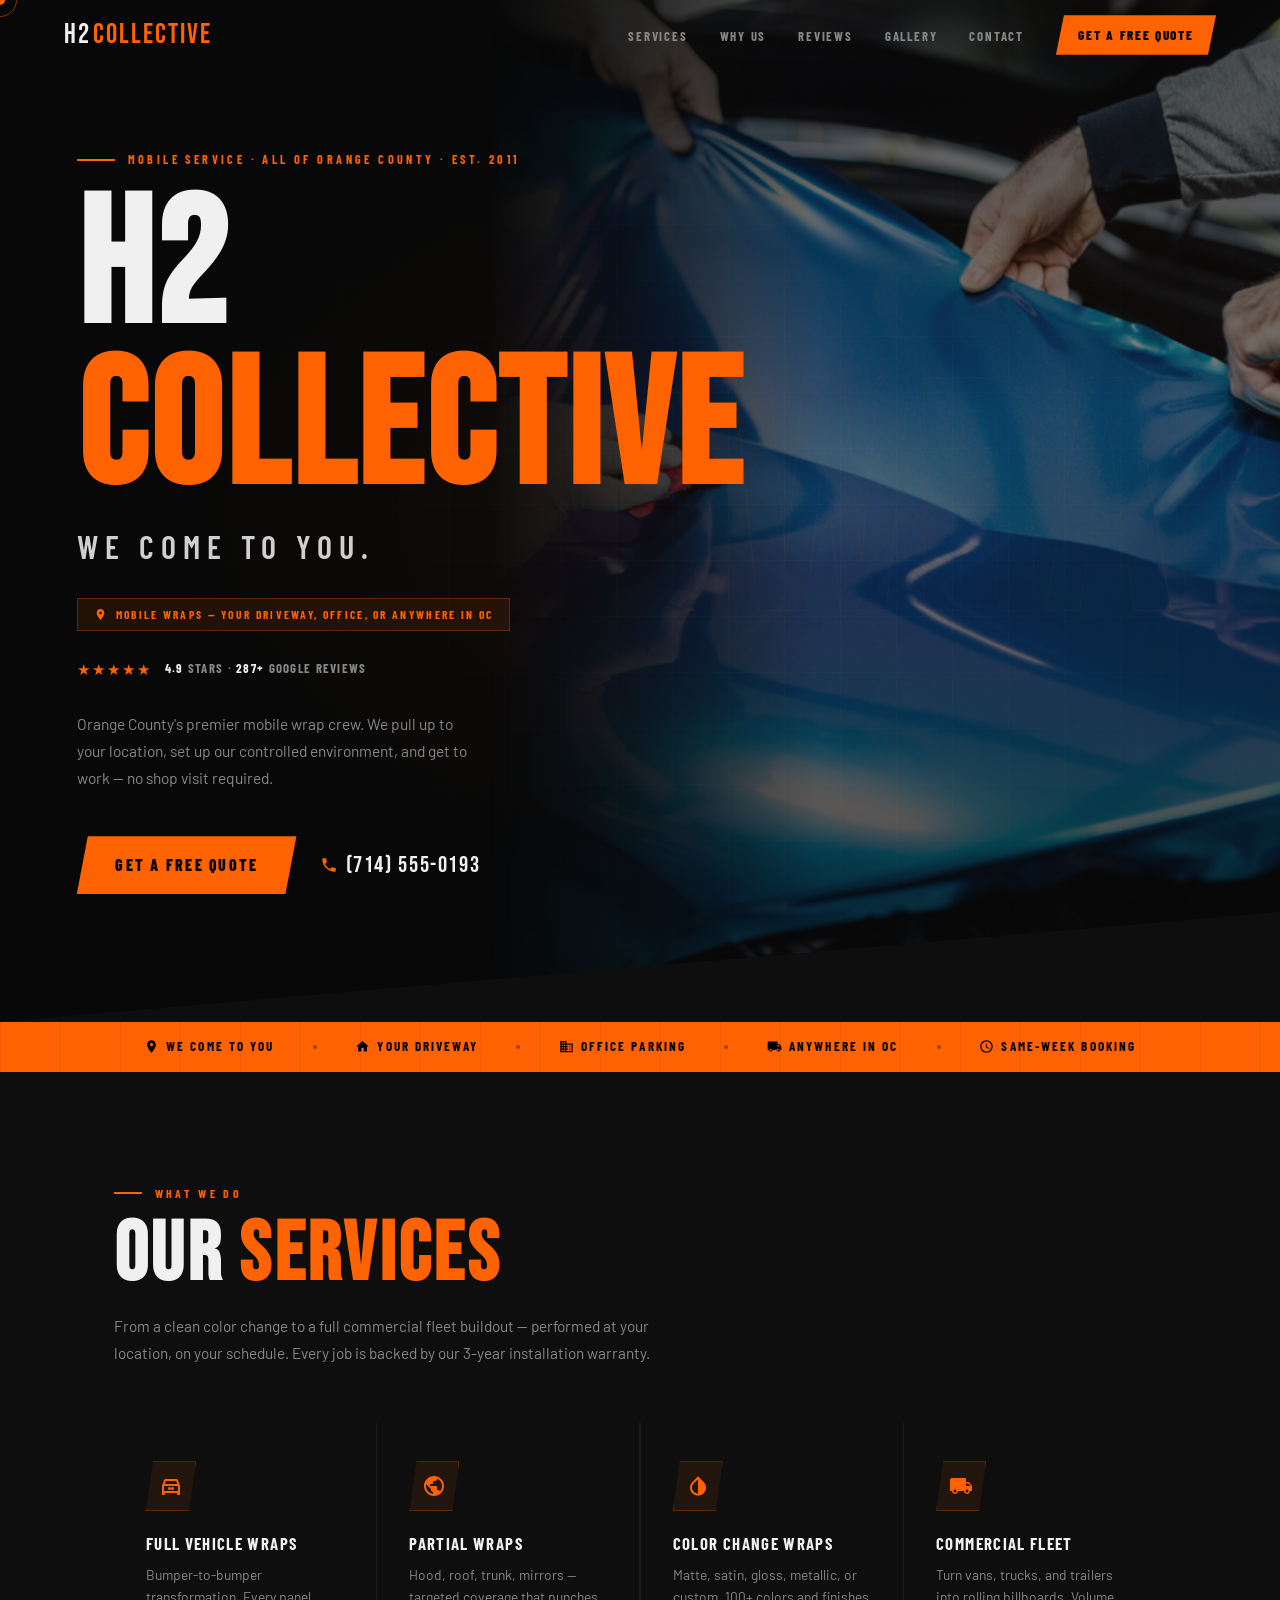
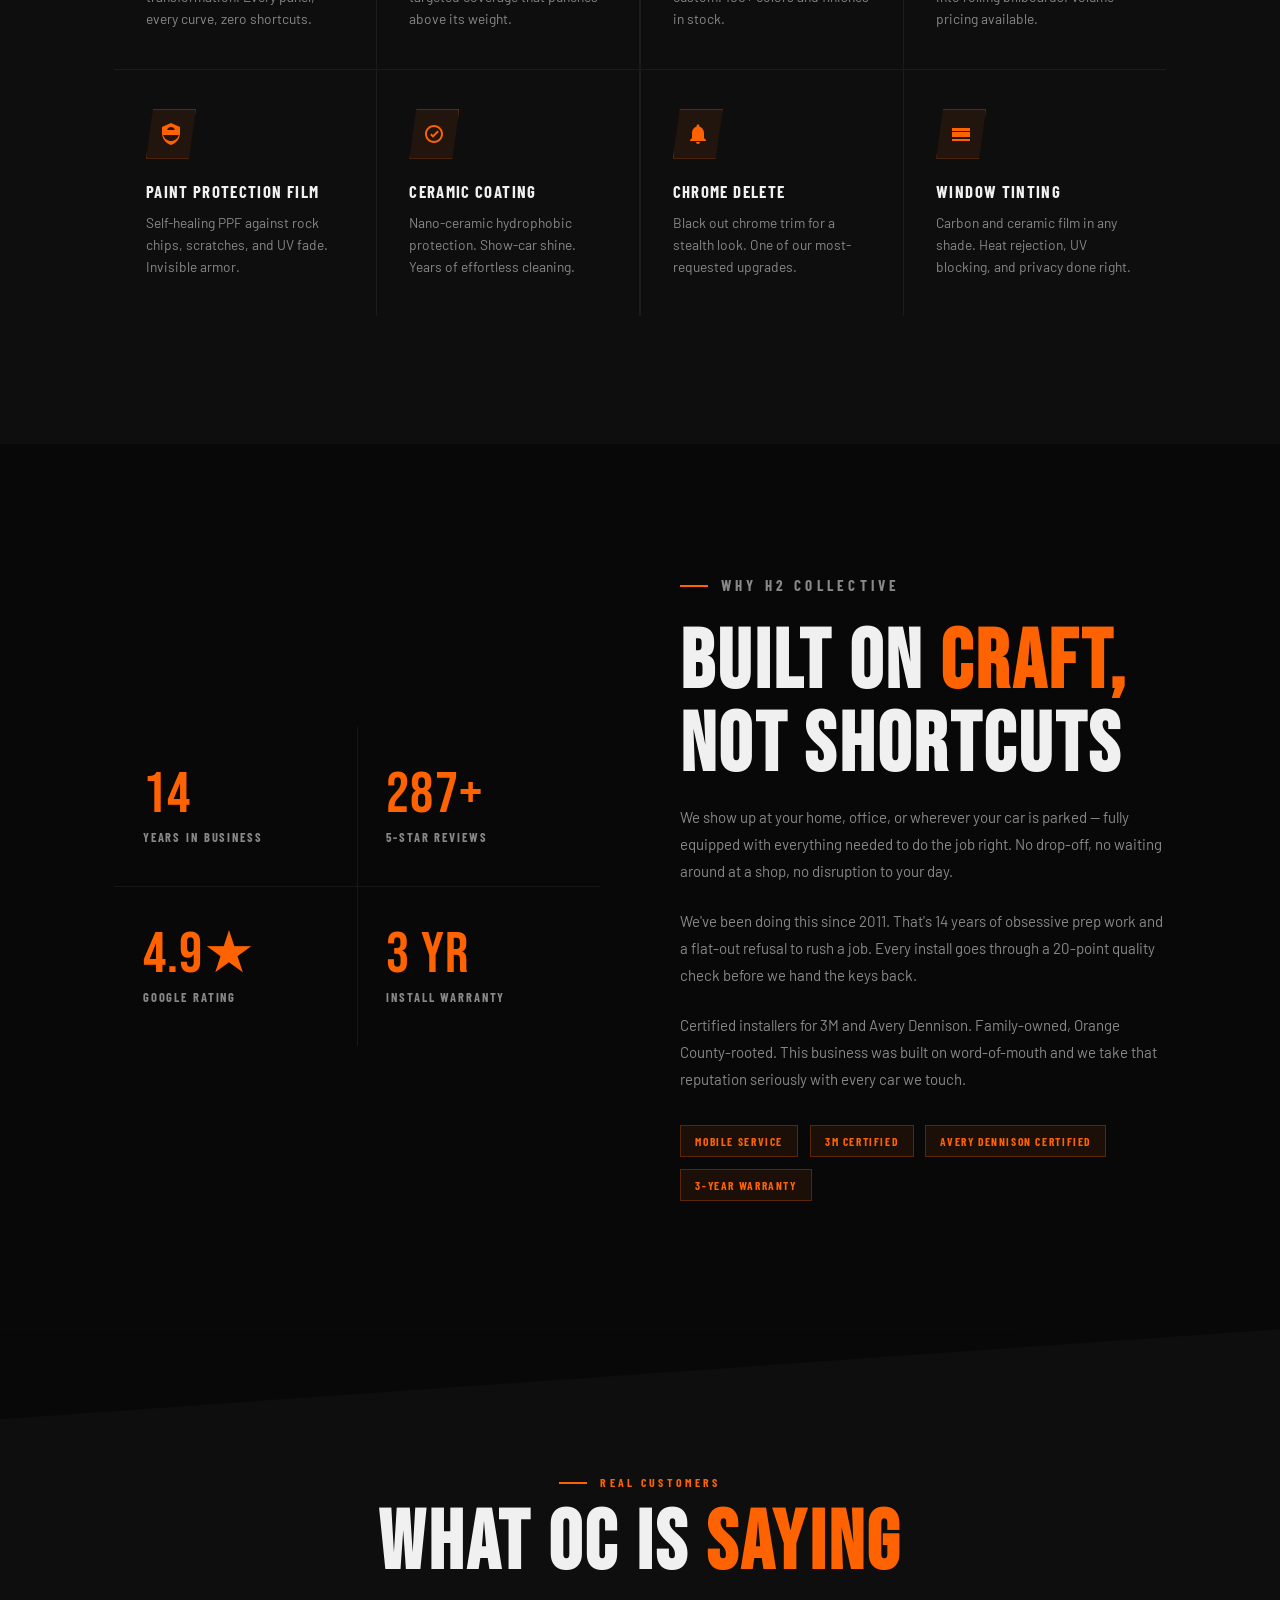
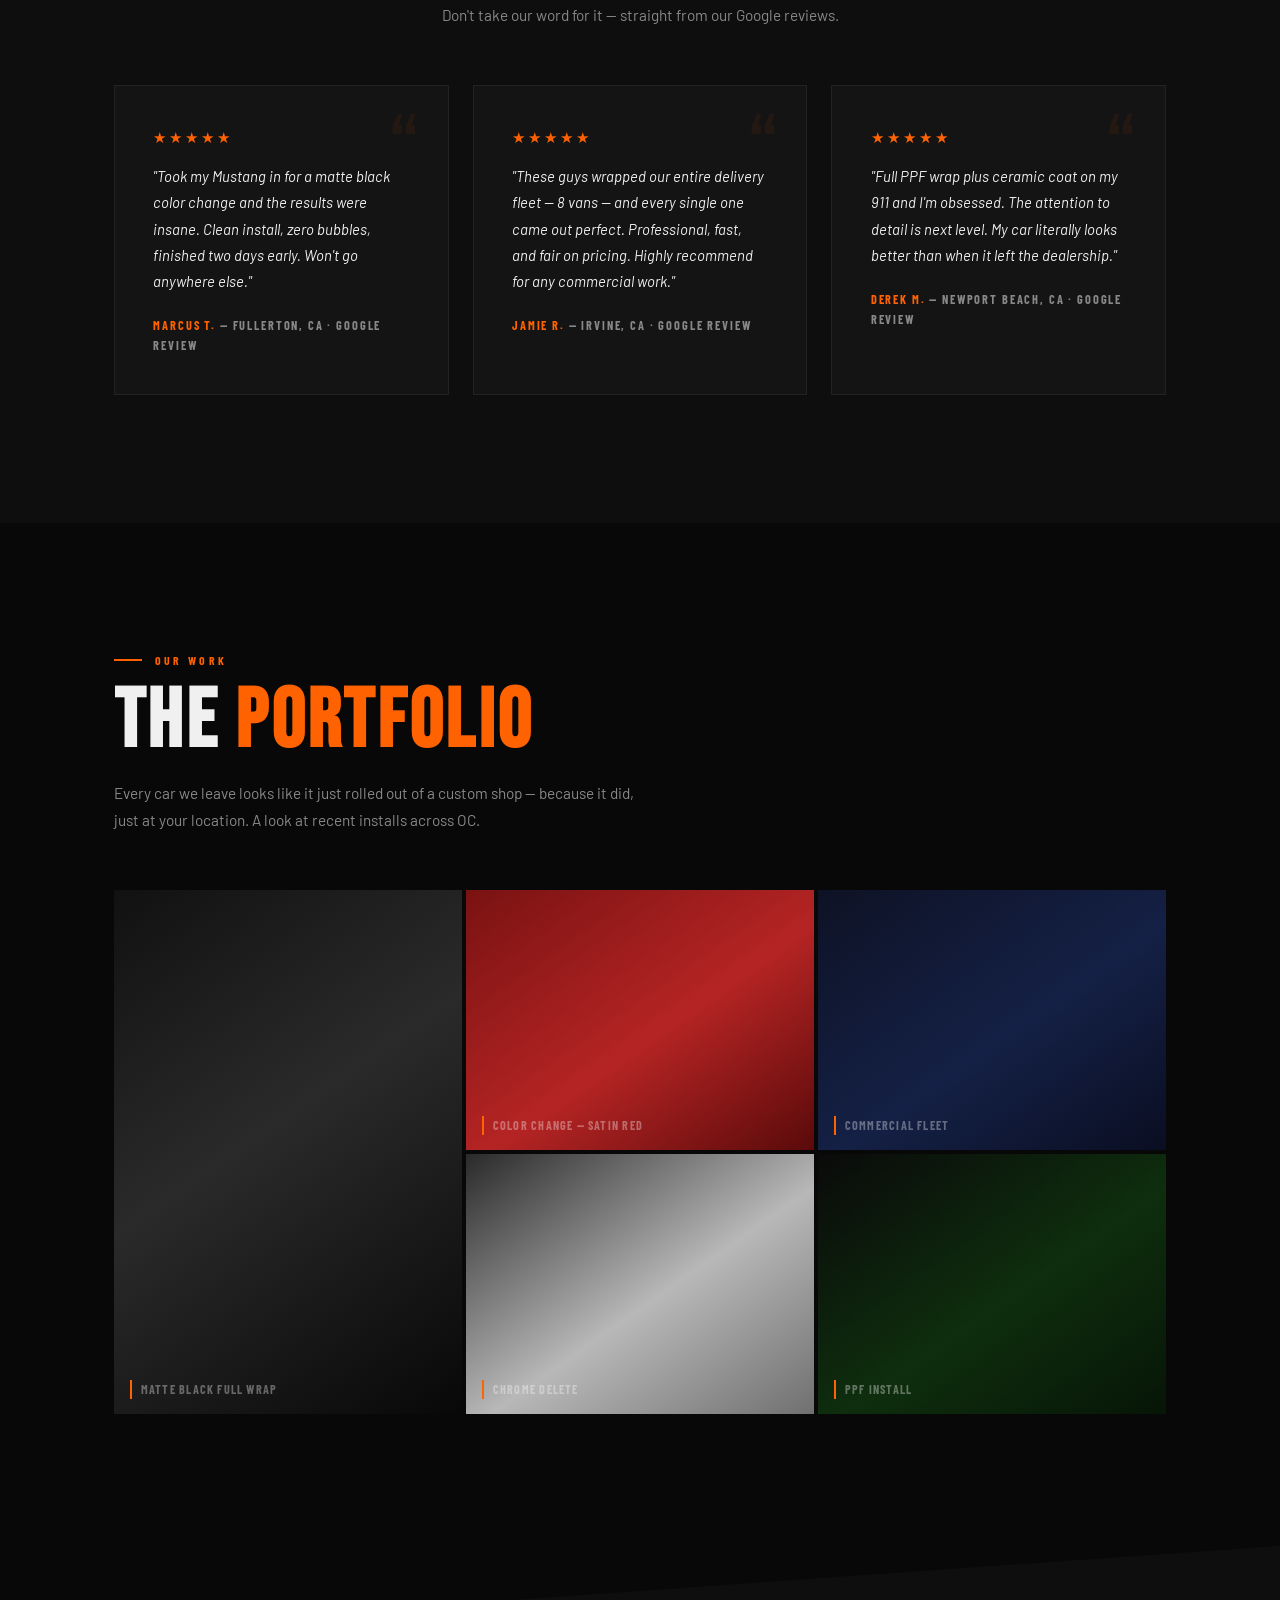
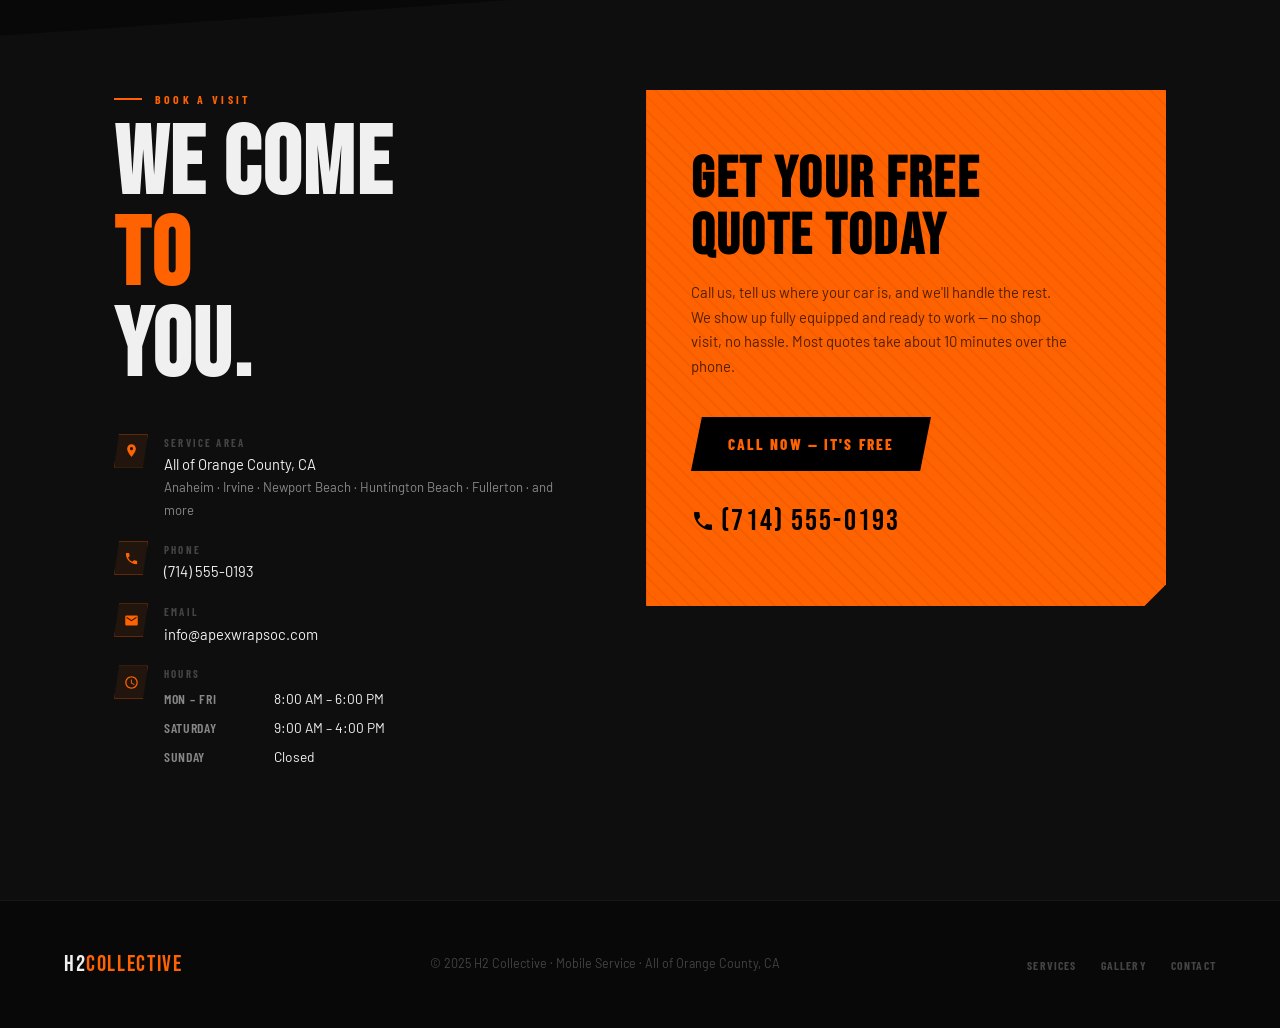
==== index.html @ bb2e0073 "Initial deploy — H2 Collective car wrap website template Co-Authored-By: Claude Sonnet 4.6 <noreply@" ====
<!DOCTYPE html>
<html lang="en">
<head>
<meta charset="UTF-8"/>
<meta name="viewport" content="width=device-width, initial-scale=1.0"/>
<title>H2 Collective — Mobile Vehicle Wraps | Orange County, CA</title>
<meta name="description" content="Orange County's mobile car wrap service — we come to YOU. Full wraps, color change, PPF, ceramic coating. Certified 3M & Avery Dennison installers. 4.9★ on Google. Call (714) 555-0193."/>
<link rel="preconnect" href="https://fonts.googleapis.com"/>
<link rel="preconnect" href="https://fonts.gstatic.com" crossorigin/>
<link href="https://fonts.googleapis.com/css2?family=Bebas+Neue&family=Barlow:wght@300;400;500;600;700&family=Barlow+Condensed:wght@400;600;700;800&display=swap" rel="stylesheet"/>
<style>
/* ─── RESET & VARIABLES ─── */
:root {
  --orange: #FF6200;
  --orange-hot: #FF8C00;
  --orange-glow: rgba(255,98,0,0.32);
  --orange-dim: rgba(255,98,0,0.08);
  --orange-border: rgba(255,98,0,0.28);
  --chrome: #d0d0d0;
  --bg: #080808;
  --bg2: #0e0e0e;
  --bg3: #141414;
  --card: rgba(255,255,255,0.025);
  --text: #f0f0f0;
  --muted: #888;
  --dim: #444;
  --border: rgba(255,255,255,0.06);
  --nav-h: 70px;
  --ease: cubic-bezier(0.4,0,0.2,1);
}
*,*::before,*::after{box-sizing:border-box;margin:0;padding:0}
html{scroll-behavior:smooth;font-size:16px}
body{font-family:'Barlow',sans-serif;background:var(--bg);color:var(--text);overflow-x:hidden;line-height:1.6}
img{display:block;max-width:100%}
a{color:inherit;text-decoration:none}

/* ─── CURSOR ─── */
#cur,#cur-ring{position:fixed;border-radius:50%;pointer-events:none;z-index:9999;transform:translate(-50%,-50%)}
#cur{width:10px;height:10px;background:var(--orange);transition:width .15s,height .15s}
#cur-ring{width:34px;height:34px;border:1.5px solid rgba(255,98,0,.5);transition:width .25s,height .25s,border-color .25s}
#cur.big{width:18px;height:18px}
#cur-ring.big{width:52px;height:52px;border-color:var(--orange)}
@media(pointer:coarse){#cur,#cur-ring{display:none}}

/* ─── NAV ─── */
nav{position:fixed;top:0;left:0;right:0;height:var(--nav-h);z-index:100;display:flex;align-items:center;padding:0 clamp(1.25rem,5vw,4rem);transition:background .3s,backdrop-filter .3s,border-bottom .3s}
nav.scrolled{background:rgba(8,8,8,.95);backdrop-filter:blur(18px);border-bottom:1px solid var(--border)}
.nav-logo{font-family:'Bebas Neue',sans-serif;font-size:1.75rem;letter-spacing:.07em;display:flex;align-items:center;gap:2px}
.nav-logo em{color:var(--orange);font-style:normal}
.nav-links{display:flex;align-items:center;gap:2rem;list-style:none;margin-left:auto;margin-right:2rem}
.nav-links a{font-family:'Barlow Condensed',sans-serif;font-size:.8rem;font-weight:700;letter-spacing:.14em;text-transform:uppercase;color:var(--muted);position:relative;transition:color .25s}
.nav-links a::after{content:'';position:absolute;bottom:-3px;left:0;width:0;height:1.5px;background:var(--orange);transition:width .3s}
.nav-links a:hover{color:var(--text)}
.nav-links a:hover::after{width:100%}
.btn-nav{font-family:'Barlow Condensed',sans-serif;font-size:.82rem;font-weight:800;letter-spacing:.13em;text-transform:uppercase;background:var(--orange);color:#000;padding:.58rem 1.4rem;transition:background .25s,box-shadow .25s,transform .2s;clip-path:polygon(8px 0%,100% 0%,calc(100% - 8px) 100%,0% 100%)}
.btn-nav:hover{background:#fff;box-shadow:0 6px 28px var(--orange-glow);transform:translateY(-1px)}
.nav-burger{display:none;flex-direction:column;gap:5px;background:none;border:none;cursor:pointer;margin-left:auto;padding:6px}
.nav-burger span{display:block;width:22px;height:2px;background:var(--text);transition:.3s}
@media(max-width:780px){.nav-links,.btn-nav{display:none}.nav-burger{display:flex}}

/* ─── MOBILE MENU ─── */
.mob-menu{display:none;position:fixed;inset:0;background:rgba(8,8,8,.98);z-index:99;flex-direction:column;align-items:center;justify-content:center;gap:2.2rem}
.mob-menu.open{display:flex}
.mob-menu a{font-family:'Bebas Neue',sans-serif;font-size:3.2rem;letter-spacing:.08em;transition:color .2s}
.mob-menu a:hover{color:var(--orange)}
.mob-close{position:absolute;top:1.4rem;right:2rem;background:none;border:none;color:var(--text);font-size:1.8rem;cursor:pointer;line-height:1}

/* ─── HERO ─── */
#hero{position:relative;min-height:100vh;display:flex;align-items:center;overflow:hidden;background:var(--bg)}
.hero-bg{position:absolute;inset:0;overflow:hidden}
.hero-bg::before{content:'';position:absolute;inset:0;background:radial-gradient(ellipse 90% 60% at 72% 50%,rgba(255,98,0,.055) 0%,transparent 68%),radial-gradient(ellipse 40% 40% at 85% 25%,rgba(255,98,0,.03) 0%,transparent 55%)}
.hero-grid{position:absolute;inset:0;background-image:linear-gradient(rgba(255,255,255,.018) 1px,transparent 1px),linear-gradient(90deg,rgba(255,255,255,.018) 1px,transparent 1px);background-size:56px 56px;mask-image:radial-gradient(ellipse 65% 70% at 65% 50%,black,transparent)}
.hero-bg-word{position:absolute;right:-1rem;top:50%;transform:translateY(-50%);font-family:'Bebas Neue',sans-serif;font-size:clamp(16rem,26vw,30rem);line-height:1;color:transparent;-webkit-text-stroke:1px rgba(255,98,0,.055);user-select:none;white-space:nowrap;letter-spacing:-.01em}
/* hero photo */
.hero-photo{position:absolute;top:0;right:0;width:62%;height:100%;background:url('images/photo1.jpg') center/cover no-repeat;-webkit-mask-image:linear-gradient(to right,transparent 0%,rgba(0,0,0,.35) 18%,black 42%);mask-image:linear-gradient(to right,transparent 0%,rgba(0,0,0,.35) 18%,black 42%);opacity:.48}
.hero-photo::after{content:'';position:absolute;inset:0;background:linear-gradient(to bottom,rgba(8,8,8,.3) 0%,transparent 40%,rgba(8,8,8,.5) 100%)}
@media(max-width:780px){.hero-photo{width:100%;opacity:.18;-webkit-mask-image:none;mask-image:none}}
/* speed lines */
.sline{position:absolute;height:1px;background:linear-gradient(to right,transparent,rgba(255,98,0,.18),transparent);animation:sline linear infinite;opacity:0}
@keyframes sline{0%{transform:translateX(-200px);opacity:0}8%{opacity:1}92%{opacity:1}100%{transform:translateX(110vw);opacity:0}}
/* mobile badge */
.mob-badge{display:inline-flex;align-items:center;gap:.55rem;background:rgba(255,98,0,.1);border:1px solid var(--orange-border);padding:.42rem 1rem;margin-bottom:1.6rem;animation:fadeUp .8s .12s ease both}
.mob-badge svg{width:13px;height:13px;fill:var(--orange);flex-shrink:0}
.mob-badge span{font-family:'Barlow Condensed',sans-serif;font-size:.72rem;font-weight:700;letter-spacing:.2em;text-transform:uppercase;color:var(--orange)}
/* hero content */
.hero-content{position:relative;z-index:10;padding:calc(var(--nav-h) + 5rem) clamp(1.25rem,6vw,5rem) 8rem;max-width:860px}
.hero-eyebrow{font-family:'Barlow Condensed',sans-serif;font-size:.76rem;font-weight:700;letter-spacing:.28em;text-transform:uppercase;color:var(--orange);display:flex;align-items:center;gap:.8rem;margin-bottom:1.2rem;animation:fadeUp .8s ease both}
.hero-eyebrow::before{content:'';width:38px;height:2px;background:var(--orange);flex-shrink:0}
.hero-h1{font-family:'Bebas Neue',sans-serif;font-size:clamp(5rem,14vw,13.5rem);line-height:.9;letter-spacing:.02em;margin-bottom:.6rem;animation:fadeUp .8s .08s ease both}
.hero-h1 em{color:var(--orange);font-style:normal}
.hero-tag{font-family:'Barlow Condensed',sans-serif;font-size:clamp(1.15rem,3.2vw,2rem);font-weight:600;letter-spacing:.22em;text-transform:uppercase;color:var(--chrome);margin-bottom:1.6rem;animation:fadeUp .8s .16s ease both}
.hero-rating{display:flex;align-items:center;gap:.8rem;margin-bottom:1.8rem;animation:fadeUp .8s .22s ease both}
.stars{color:var(--orange);letter-spacing:2px;font-size:.95rem}
.hero-rating p{font-family:'Barlow Condensed',sans-serif;font-size:.8rem;font-weight:700;letter-spacing:.1em;text-transform:uppercase;color:var(--muted)}
.hero-rating p strong{color:var(--text)}
.hero-sub{font-size:.97rem;color:var(--muted);max-width:400px;line-height:1.75;margin-bottom:2.8rem;animation:fadeUp .8s .28s ease both}
.hero-cta{display:flex;align-items:center;gap:1.5rem;flex-wrap:wrap;animation:fadeUp .8s .34s ease both}
.btn-primary{font-family:'Barlow Condensed',sans-serif;font-size:1rem;font-weight:800;letter-spacing:.14em;text-transform:uppercase;background:var(--orange);color:#000;padding:1rem 2.4rem;position:relative;overflow:hidden;transition:box-shadow .3s,transform .2s;clip-path:polygon(11px 0%,100% 0%,calc(100% - 11px) 100%,0% 100%)}
.btn-primary::before{content:'';position:absolute;inset:0;background:rgba(255,255,255,.22);transform:translateX(-110%) skewX(-18deg);transition:transform .4s}
.btn-primary:hover::before{transform:translateX(120%) skewX(-18deg)}
.btn-primary:hover{box-shadow:0 10px 36px var(--orange-glow);transform:translateY(-2px)}
.hero-phone{font-family:'Bebas Neue',sans-serif;font-size:1.45rem;letter-spacing:.07em;display:flex;align-items:center;gap:.45rem;transition:color .25s}
.hero-phone:hover{color:var(--orange)}
.hero-phone svg{width:18px;height:18px;fill:var(--orange);flex-shrink:0}
/* diagonal bottom */
#hero::after{content:'';position:absolute;bottom:0;left:0;right:0;height:110px;background:var(--bg2);clip-path:polygon(0 100%,100% 0,100% 100%)}
@keyframes fadeUp{from{opacity:0;transform:translateY(28px)}to{opacity:1;transform:translateY(0)}}

/* ─── SCROLL REVEAL ─── */
.rev,.rev-l,.rev-r{opacity:0;transition:opacity .7s var(--ease),transform .7s var(--ease)}
.rev{transform:translateY(36px)}
.rev-l{transform:translateX(-36px)}
.rev-r{transform:translateX(36px)}
.rev.in,.rev-l.in,.rev-r.in{opacity:1;transform:none}
.d1{transition-delay:.1s!important}.d2{transition-delay:.18s!important}.d3{transition-delay:.26s!important}
.d4{transition-delay:.34s!important}.d5{transition-delay:.42s!important}.d6{transition-delay:.5s!important}
.d7{transition-delay:.58s!important}.d8{transition-delay:.66s!important}

/* ─── SHARED SECTION STYLES ─── */
.container{max-width:1180px;margin:0 auto;padding:0 clamp(1.25rem,5vw,4rem)}
.sec-label{font-family:'Barlow Condensed',sans-serif;font-size:.74rem;font-weight:700;letter-spacing:.28em;text-transform:uppercase;color:var(--orange);display:flex;align-items:center;gap:.8rem;margin-bottom:.7rem}
.sec-label::before{content:'';width:28px;height:2px;background:var(--orange);flex-shrink:0}
.sec-h2{font-family:'Bebas Neue',sans-serif;font-size:clamp(2.8rem,6.5vw,5.5rem);letter-spacing:.04em;line-height:1;color:var(--text);margin-bottom:1rem}
.sec-h2 em{color:var(--orange);font-style:normal}
.sec-sub{font-size:.96rem;color:var(--muted);max-width:540px;line-height:1.75;margin-bottom:3.5rem}

/* ─── SERVICES ─── */
#services{background:var(--bg2);padding:7rem 0 8rem}
.svc-grid{display:grid;grid-template-columns:repeat(auto-fit,minmax(230px,1fr));gap:1.5px;background:var(--border)}
.svc-card{background:var(--bg2);padding:2.4rem 2rem;position:relative;overflow:hidden;transition:background .25s}
.svc-card::after{content:'';position:absolute;bottom:0;left:0;right:0;height:2px;background:var(--orange);transform:scaleX(0);transform-origin:left;transition:transform .35s}
.svc-card:hover{background:var(--bg3)}
.svc-card:hover::after{transform:scaleX(1)}
.svc-icon{width:50px;height:50px;background:var(--orange-dim);border:1px solid var(--orange-border);display:flex;align-items:center;justify-content:center;margin-bottom:1.2rem;clip-path:polygon(7px 0%,100% 0%,calc(100% - 7px) 100%,0% 100%);transition:background .25s}
.svc-card:hover .svc-icon{background:rgba(255,98,0,.15)}
.svc-icon svg{width:24px;height:24px;fill:var(--orange)}
.svc-name{font-family:'Barlow Condensed',sans-serif;font-size:1.05rem;font-weight:700;letter-spacing:.08em;text-transform:uppercase;color:var(--text);margin-bottom:.45rem}
.svc-desc{font-size:.86rem;color:var(--muted);line-height:1.6}

/* ─── WHY US ─── */
#why{background:var(--bg);padding:8rem 0}
.why-inner{display:grid;grid-template-columns:1fr 1fr;gap:5rem;align-items:center}
.trust-grid{display:grid;grid-template-columns:1fr 1fr;gap:1px;background:var(--border)}
.trust-card{background:var(--bg);padding:2.4rem 1.8rem;position:relative;overflow:hidden}
.trust-card::before{content:'';position:absolute;top:0;left:0;width:3px;height:0;background:var(--orange);transition:height .4s}
.trust-card:hover::before{height:100%}
.trust-num{font-family:'Bebas Neue',sans-serif;font-size:clamp(2.8rem,4.5vw,4.2rem);letter-spacing:.02em;color:var(--orange);line-height:1;margin-bottom:.3rem}
.trust-lbl{font-family:'Barlow Condensed',sans-serif;font-size:.78rem;font-weight:700;letter-spacing:.15em;text-transform:uppercase;color:var(--muted)}
.why-copy p{font-size:.94rem;color:var(--muted);line-height:1.8;margin-bottom:1.4rem}
.badge-row{display:flex;gap:.7rem;flex-wrap:wrap;margin-top:2rem}
.badge{font-family:'Barlow Condensed',sans-serif;font-size:.72rem;font-weight:700;letter-spacing:.14em;text-transform:uppercase;padding:.38rem .9rem;border:1px solid var(--orange-border);color:var(--orange);background:var(--orange-dim)}
@media(max-width:780px){.why-inner{grid-template-columns:1fr;gap:3rem}}

/* ─── REVIEWS ─── */
#reviews{background:var(--bg2);padding:9rem 0 8rem;position:relative;overflow:hidden}
#reviews::before{content:'';position:absolute;top:0;left:0;right:0;height:90px;background:var(--bg);clip-path:polygon(0 0,100% 0,100% 0%,0 100%)}
.rev-grid{display:grid;grid-template-columns:repeat(auto-fit,minmax(280px,1fr));gap:1.5rem}
.rev-card{background:var(--card);border:1px solid var(--border);padding:2.4rem;position:relative;transition:border-color .3s,transform .3s}
.rev-card::before{content:'\201C';position:absolute;top:1.2rem;right:1.8rem;font-family:'Bebas Neue',sans-serif;font-size:5.5rem;color:rgba(255,98,0,.07);line-height:1;pointer-events:none}
.rev-card:hover{border-color:var(--orange-border);transform:translateY(-4px)}
.rev-stars{color:var(--orange);letter-spacing:3px;font-size:.95rem;margin-bottom:.9rem}
.rev-text{font-size:.93rem;color:var(--text);line-height:1.75;margin-bottom:1.4rem;font-style:italic}
.rev-author{font-family:'Barlow Condensed',sans-serif;font-size:.77rem;font-weight:700;letter-spacing:.15em;text-transform:uppercase;color:var(--muted)}
.rev-author strong{color:var(--orange)}

/* ─── GALLERY ─── */
#gallery{background:var(--bg);padding:8rem 0}
.gal-grid{display:grid;grid-template-columns:repeat(3,1fr);grid-template-rows:260px 260px;gap:4px}
.gal-item{position:relative;overflow:hidden}
.gal-item:first-child{grid-row:span 2}
.gal-bg{position:absolute;inset:0;transition:transform .6s var(--ease)}
.gal-item:hover .gal-bg{transform:scale(1.06)}
.gal-overlay{position:absolute;inset:0;background:linear-gradient(to top,rgba(0,0,0,.82) 0%,transparent 55%);display:flex;align-items:flex-end;padding:1.4rem;opacity:0;transition:opacity .3s}
.gal-item:hover .gal-overlay{opacity:1}
.gal-name{font-family:'Barlow Condensed',sans-serif;font-size:.88rem;font-weight:700;letter-spacing:.1em;text-transform:uppercase;color:#fff}
.gal-name span{display:block;font-family:'Barlow',sans-serif;font-size:.75rem;font-weight:400;color:var(--orange);margin-top:2px;letter-spacing:.04em}
.gal-tag{position:absolute;bottom:.9rem;left:1rem;font-family:'Barlow Condensed',sans-serif;font-size:.76rem;font-weight:700;letter-spacing:.1em;text-transform:uppercase;color:rgba(255,255,255,.35);border-left:2px solid var(--orange);padding-left:.55rem;transition:color .3s}
.gal-item:hover .gal-tag{color:#fff}
/* gallery gradient swatches */
.g1 .gal-bg{background:linear-gradient(145deg,#111 0%,#2a2a2a 45%,#080808 100%)}
.g2 .gal-bg{background:linear-gradient(145deg,#7a1212 0%,#b52424 55%,#5a0a0a 100%)}
.g3 .gal-bg{background:linear-gradient(145deg,#0e1225 0%,#142045 55%,#0a0e22 100%)}
.g4 .gal-bg{background:linear-gradient(145deg,#2a2a2a 0%,#b8b8b8 55%,#707070 100%)}
.g5 .gal-bg{background:linear-gradient(145deg,#0a0a0a 0%,#0e2e0e 55%,#071507 100%)}
.g6 .gal-bg{background:linear-gradient(145deg,#141414 0%,#331500 55%,#0a0a0a 100%)}
@media(max-width:680px){.gal-grid{grid-template-columns:1fr 1fr;grid-template-rows:160px 160px 160px}.gal-item:first-child{grid-row:span 1}}

/* ─── CONTACT ─── */
#contact{background:var(--bg2);padding:9rem 0 8rem;position:relative;overflow:hidden}
#contact::before{content:'';position:absolute;top:0;left:0;right:0;height:90px;background:var(--bg);clip-path:polygon(0 0,100% 0,100% 0%,0 100%)}
.contact-inner{display:grid;grid-template-columns:1fr 1.15fr;gap:5rem;align-items:start}
.contact-h2{font-family:'Bebas Neue',sans-serif;font-size:clamp(3rem,7.5vw,6.5rem);line-height:.95;letter-spacing:.02em;margin-bottom:2.5rem}
.contact-h2 em{color:var(--orange);font-style:normal}
.cinfo-list{list-style:none;display:flex;flex-direction:column;gap:1.3rem}
.cinfo-item{display:flex;align-items:flex-start;gap:1rem}
.cinfo-icon{width:34px;height:34px;background:var(--orange-dim);border:1px solid var(--orange-border);display:flex;align-items:center;justify-content:center;flex-shrink:0;clip-path:polygon(5px 0%,100% 0%,calc(100% - 5px) 100%,0% 100%)}
.cinfo-icon svg{width:15px;height:15px;fill:var(--orange)}
.cinfo-lbl{font-family:'Barlow Condensed',sans-serif;font-size:.68rem;font-weight:700;letter-spacing:.2em;text-transform:uppercase;color:var(--dim);margin-bottom:.12rem}
.cinfo-val{font-size:.92rem;color:var(--text);line-height:1.5}
.cinfo-val a{transition:color .25s}.cinfo-val a:hover{color:var(--orange)}
.hours-tbl{border-collapse:collapse}
.hours-tbl td{padding:.22rem 0;font-size:.86rem}
.hours-tbl td:first-child{font-family:'Barlow Condensed',sans-serif;font-weight:600;letter-spacing:.05em;text-transform:uppercase;color:var(--muted);width:110px}
.hours-tbl td:last-child{color:var(--text)}
/* CTA panel */
.cta-panel{background:var(--orange);padding:3.8rem 2.8rem;position:relative;overflow:hidden;clip-path:polygon(0 0,100% 0,100% calc(100% - 22px),calc(100% - 22px) 100%,0 100%)}
.cta-panel::before{content:'';position:absolute;inset:0;background:repeating-linear-gradient(45deg,rgba(0,0,0,.04) 0px,rgba(0,0,0,.04) 2px,transparent 2px,transparent 10px)}
.cta-h3{font-family:'Bebas Neue',sans-serif;font-size:clamp(2.2rem,4.5vw,3.6rem);letter-spacing:.04em;line-height:1;color:#000;margin-bottom:.9rem;position:relative}
.cta-body{font-size:.93rem;color:rgba(0,0,0,.68);line-height:1.65;margin-bottom:2.4rem;position:relative;max-width:380px}
.btn-dark{font-family:'Barlow Condensed',sans-serif;font-size:.95rem;font-weight:800;letter-spacing:.14em;text-transform:uppercase;background:#000;color:var(--orange);padding:.95rem 2.3rem;display:inline-block;transition:background .25s,box-shadow .25s,transform .2s;clip-path:polygon(11px 0%,100% 0%,calc(100% - 11px) 100%,0% 100%);position:relative}
.btn-dark:hover{background:#1a1a1a;box-shadow:0 10px 30px rgba(0,0,0,.35);transform:translateY(-2px)}
.cta-phone-big{font-family:'Bebas Neue',sans-serif;font-size:1.9rem;letter-spacing:.07em;color:#000;display:flex;align-items:center;gap:.4rem;margin-top:1.6rem;transition:opacity .25s;position:relative}
.cta-phone-big:hover{opacity:.7}
.cta-phone-big svg{width:24px;height:24px;fill:#000;flex-shrink:0}
@media(max-width:880px){.contact-inner{grid-template-columns:1fr;gap:3rem}}

/* ─── MOBILE STRIP ─── */
.mob-strip{background:var(--orange);padding:.9rem 0;position:relative;z-index:5;overflow:hidden}
.mob-strip::before{content:'';position:absolute;inset:0;background:repeating-linear-gradient(90deg,rgba(0,0,0,.05) 0px,rgba(0,0,0,.05) 1px,transparent 1px,transparent 60px)}
.mob-strip-inner{display:flex;align-items:center;justify-content:center;gap:clamp(1rem,3vw,2.5rem);flex-wrap:wrap;padding:0 clamp(1.25rem,5vw,4rem)}
.ms-item{font-family:'Barlow Condensed',sans-serif;font-size:.82rem;font-weight:700;letter-spacing:.16em;text-transform:uppercase;color:#000;display:flex;align-items:center;gap:.45rem;white-space:nowrap}
.ms-item svg{width:15px;height:15px;fill:#000;flex-shrink:0}
.ms-dot{width:4px;height:4px;background:rgba(0,0,0,.35);border-radius:50%;flex-shrink:0}
/* ─── FOOTER ─── */
footer{background:var(--bg);border-top:1px solid var(--border);padding:2.8rem clamp(1.25rem,5vw,4rem);display:flex;align-items:center;justify-content:space-between;flex-wrap:wrap;gap:1.5rem}
.foot-logo{font-family:'Bebas Neue',sans-serif;font-size:1.45rem;letter-spacing:.07em}
.foot-logo em{color:var(--orange);font-style:normal}
.foot-copy{font-size:.78rem;color:var(--dim)}
.foot-links{display:flex;gap:1.5rem;list-style:none}
.foot-links a{font-family:'Barlow Condensed',sans-serif;font-size:.73rem;font-weight:700;letter-spacing:.1em;text-transform:uppercase;color:var(--dim);transition:color .25s}
.foot-links a:hover{color:var(--orange)}
</style>
</head>
<body>

<!-- custom cursor -->
<div id="cur"></div>
<div id="cur-ring"></div>

<!-- mobile menu -->
<div class="mob-menu" id="mobMenu">
  <button class="mob-close" id="mobClose">&#x2715;</button>
  <a href="#services" onclick="closeMenu()">Services</a>
  <a href="#why" onclick="closeMenu()">Why Us</a>
  <a href="#reviews" onclick="closeMenu()">Reviews</a>
  <a href="#gallery" onclick="closeMenu()">Gallery</a>
  <a href="#contact" onclick="closeMenu()">Contact</a>
</div>

<!-- nav -->
<nav id="nav">
  <a href="#hero" class="nav-logo">H2<em>COLLECTIVE</em></a>
  <ul class="nav-links">
    <li><a href="#services">Services</a></li>
    <li><a href="#why">Why Us</a></li>
    <li><a href="#reviews">Reviews</a></li>
    <li><a href="#gallery">Gallery</a></li>
    <li><a href="#contact">Contact</a></li>
  </ul>
  <a href="tel:7145550193" class="btn-nav">Get a Free Quote</a>
  <button class="nav-burger" id="burger" aria-label="Menu">
    <span></span><span></span><span></span>
  </button>
</nav>

<!-- ═══════════════════════════════════════════
     HERO
═══════════════════════════════════════════ -->
<section id="hero">
  <div class="hero-bg">
    <div class="hero-photo"></div>
    <div class="hero-grid"></div>
    <div id="slines"></div>
    <div class="hero-bg-word">WRAP</div>
  </div>
  <div class="hero-content">
    <p class="hero-eyebrow">Mobile Service &middot; All of Orange County &middot; Est. 2011</p>
    <h1 class="hero-h1">H2<br><em>COLLECTIVE</em></h1>
    <p class="hero-tag">We Come To You.</p>
    <div class="mob-badge">
      <svg viewBox="0 0 24 24"><path d="M12 2C8.13 2 5 5.13 5 9c0 5.25 7 13 7 13s7-7.75 7-13c0-3.87-3.13-7-7-7zm0 9.5c-1.38 0-2.5-1.12-2.5-2.5s1.12-2.5 2.5-2.5 2.5 1.12 2.5 2.5-1.12 2.5-2.5 2.5z"/></svg>
      <span>Mobile Wraps &mdash; Your Driveway, Office, or Anywhere in OC</span>
    </div>
    <div class="hero-rating">
      <span class="stars">&#9733;&#9733;&#9733;&#9733;&#9733;</span>
      <p><strong>4.9</strong> Stars &middot; <strong>287+</strong> Google Reviews</p>
    </div>
    <p class="hero-sub">Orange County's premier mobile wrap crew. We pull up to your location, set up our controlled environment, and get to work — no shop visit required.</p>
    <div class="hero-cta">
      <a href="#contact" class="btn-primary">Get a Free Quote</a>
      <a href="tel:7145550193" class="hero-phone">
        <svg viewBox="0 0 24 24"><path d="M6.62 10.79c1.44 2.83 3.76 5.14 6.59 6.59l2.2-2.2c.27-.27.67-.36 1.02-.24 1.12.37 2.33.57 3.57.57.55 0 1 .45 1 1V20c0 .55-.45 1-1 1-9.39 0-17-7.61-17-17 0-.55.45-1 1-1h3.5c.55 0 1 .45 1 1 0 1.25.2 2.45.57 3.57.11.35.03.74-.25 1.02l-2.2 2.2z"/></svg>
        (714) 555-0193
      </a>
    </div>
  </div>
</section>

<!-- mobile strip -->
<div class="mob-strip">
  <div class="mob-strip-inner">
    <div class="ms-item">
      <svg viewBox="0 0 24 24"><path d="M12 2C8.13 2 5 5.13 5 9c0 5.25 7 13 7 13s7-7.75 7-13c0-3.87-3.13-7-7-7zm0 9.5c-1.38 0-2.5-1.12-2.5-2.5s1.12-2.5 2.5-2.5 2.5 1.12 2.5 2.5-1.12 2.5-2.5 2.5z"/></svg>
      We Come To You
    </div>
    <div class="ms-dot"></div>
    <div class="ms-item">
      <svg viewBox="0 0 24 24"><path d="M10 20v-6h4v6h5v-8h3L12 3 2 12h3v8z"/></svg>
      Your Driveway
    </div>
    <div class="ms-dot"></div>
    <div class="ms-item">
      <svg viewBox="0 0 24 24"><path d="M12 7V3H2v18h20V7H12zM6 19H4v-2h2v2zm0-4H4v-2h2v2zm0-4H4V9h2v2zm0-4H4V5h2v2zm4 12H8v-2h2v2zm0-4H8v-2h2v2zm0-4H8V9h2v2zm0-4H8V5h2v2zm10 12h-8v-2h2v-2h-2v-2h2v-2h-2V9h8v10zm-2-8h-2v2h2v-2zm0 4h-2v2h2v-2z"/></svg>
      Office Parking
    </div>
    <div class="ms-dot"></div>
    <div class="ms-item">
      <svg viewBox="0 0 24 24"><path d="M20 8h-3V4H3c-1.1 0-2 .9-2 2v11h2c0 1.66 1.34 3 3 3s3-1.34 3-3h6c0 1.66 1.34 3 3 3s3-1.34 3-3h2v-5l-3-4zm-1.5 1.5l1.96 2.5H17V9.5h1.5zM6 18.5c-.83 0-1.5-.67-1.5-1.5s.67-1.5 1.5-1.5 1.5.67 1.5 1.5-.67 1.5-1.5 1.5zm11 0c-.83 0-1.5-.67-1.5-1.5s.67-1.5 1.5-1.5 1.5.67 1.5 1.5-.67 1.5-1.5 1.5z"/></svg>
      Anywhere in OC
    </div>
    <div class="ms-dot"></div>
    <div class="ms-item">
      <svg viewBox="0 0 24 24"><path d="M11.99 2C6.47 2 2 6.48 2 12s4.47 10 9.99 10C17.52 22 22 17.52 22 12S17.52 2 11.99 2zM12 20c-4.42 0-8-3.58-8-8s3.58-8 8-8 8 3.58 8 8-3.58 8-8 8zm.5-13H11v6l5.25 3.15.75-1.23-4.5-2.67z"/></svg>
      Same-Week Booking
    </div>
  </div>
</div>

<!-- ═══════════════════════════════════════════
     SERVICES
═══════════════════════════════════════════ -->
<section id="services">
  <div class="container">
    <div class="rev">
      <p class="sec-label">What We Do</p>
      <h2 class="sec-h2">OUR <em>SERVICES</em></h2>
      <p class="sec-sub">From a clean color change to a full commercial fleet buildout — performed at your location, on your schedule. Every job is backed by our 3-year installation warranty.</p>
    </div>
    <div class="svc-grid rev">
      <div class="svc-card d1">
        <div class="svc-icon"><svg viewBox="0 0 24 24"><path d="M18.92 6.01C18.72 5.42 18.16 5 17.5 5h-11c-.66 0-1.21.42-1.42 1.01L3 12v8c0 .55.45 1 1 1h1c.55 0 1-.45 1-1v-1h12v1c0 .55.45 1 1 1h1c.55 0 1-.45 1-1v-8l-2.08-5.99zM6.85 7h10.29l1.08 3.11H5.77L6.85 7zM19 17H5v-5h14v5zm-8.5-4c-.83 0-1.5.67-1.5 1.5S9.67 16 10.5 16s1.5-.67 1.5-1.5S11.33 13 10.5 13zm3 0c-.83 0-1.5.67-1.5 1.5s.67 1.5 1.5 1.5 1.5-.67 1.5-1.5-.67-1.5-1.5-1.5z"/></svg></div>
        <p class="svc-name">Full Vehicle Wraps</p>
        <p class="svc-desc">Bumper-to-bumper transformation. Every panel, every curve, zero shortcuts.</p>
      </div>
      <div class="svc-card d2">
        <div class="svc-icon"><svg viewBox="0 0 24 24"><path d="M12 2C6.48 2 2 6.48 2 12s4.48 10 10 10 10-4.48 10-10S17.52 2 12 2zm-1 17.93c-3.95-.49-7-3.85-7-7.93 0-.62.08-1.21.21-1.79L9 15v1c0 1.1.9 2 2 2v1.93zm6.9-2.54c-.26-.81-1-1.39-1.9-1.39h-1v-3c0-.55-.45-1-1-1H8v-2h2c.55 0 1-.45 1-1V7h2c1.1 0 2-.9 2-2v-.41c2.93 1.19 5 4.06 5 7.41 0 2.08-.8 3.97-2.1 5.39z"/></svg></div>
        <p class="svc-name">Partial Wraps</p>
        <p class="svc-desc">Hood, roof, trunk, mirrors — targeted coverage that punches above its weight.</p>
      </div>
      <div class="svc-card d3">
        <div class="svc-icon"><svg viewBox="0 0 24 24"><path d="M17.66 7.93L12 2.27 6.34 7.93c-3.12 3.12-3.12 8.19 0 11.31C7.9 20.8 9.95 21.58 12 21.58c2.05 0 4.1-.78 5.66-2.34 3.12-3.12 3.12-8.19 0-11.31zM12 19.59c-1.6 0-3.11-.62-4.24-1.76C6.62 16.69 6 15.19 6 13.59c0-1.6.62-3.11 1.76-4.24L12 5.27v14.32z"/></svg></div>
        <p class="svc-name">Color Change Wraps</p>
        <p class="svc-desc">Matte, satin, gloss, metallic, or custom. 100+ colors and finishes in stock.</p>
      </div>
      <div class="svc-card d4">
        <div class="svc-icon"><svg viewBox="0 0 24 24"><path d="M20 8h-3V4H3c-1.1 0-2 .9-2 2v11h2c0 1.66 1.34 3 3 3s3-1.34 3-3h6c0 1.66 1.34 3 3 3s3-1.34 3-3h2v-5l-3-4zM6 18.5c-.83 0-1.5-.67-1.5-1.5s.67-1.5 1.5-1.5 1.5.67 1.5 1.5-.67 1.5-1.5 1.5zm13.5-9l1.96 2.5H17V9.5h2.5zm-1.5 9c-.83 0-1.5-.67-1.5-1.5s.67-1.5 1.5-1.5 1.5.67 1.5 1.5-.67 1.5-1.5 1.5z"/></svg></div>
        <p class="svc-name">Commercial Fleet</p>
        <p class="svc-desc">Turn vans, trucks, and trailers into rolling billboards. Volume pricing available.</p>
      </div>
      <div class="svc-card d5">
        <div class="svc-icon"><svg viewBox="0 0 24 24"><path d="M12 1L3 5v6c0 5.55 3.84 10.74 9 12 5.16-1.26 9-6.45 9-12V5l-9-4zm0 4c1.86 0 3.41 1.28 3.86 3H8.14C8.59 6.28 10.14 5 12 5zm0 14c-3.75 0-6.93-2.51-7.79-6h15.58c-.86 3.49-4.04 6-7.79 6z"/></svg></div>
        <p class="svc-name">Paint Protection Film</p>
        <p class="svc-desc">Self-healing PPF against rock chips, scratches, and UV fade. Invisible armor.</p>
      </div>
      <div class="svc-card d6">
        <div class="svc-icon"><svg viewBox="0 0 24 24"><path d="M12 3c-4.97 0-9 4.03-9 9s4.03 9 9 9 9-4.03 9-9-4.03-9-9-9zm0 16c-3.86 0-7-3.14-7-7s3.14-7 7-7 7 3.14 7 7-3.14 7-7 7zm3.46-10.46L11 13l-1.46-1.46-1.41 1.41L11 15.83l5.87-5.87z"/></svg></div>
        <p class="svc-name">Ceramic Coating</p>
        <p class="svc-desc">Nano-ceramic hydrophobic protection. Show-car shine. Years of effortless cleaning.</p>
      </div>
      <div class="svc-card d7">
        <div class="svc-icon"><svg viewBox="0 0 24 24"><path d="M12 22c1.1 0 2-.9 2-2h-4c0 1.1.9 2 2 2zm6-6v-5c0-3.07-1.63-5.64-4.5-6.32V4c0-.83-.67-1.5-1.5-1.5s-1.5.67-1.5 1.5v.68C7.64 5.36 6 7.92 6 11v5l-2 2v1h16v-1l-2-2z"/></svg></div>
        <p class="svc-name">Chrome Delete</p>
        <p class="svc-desc">Black out chrome trim for a stealth look. One of our most-requested upgrades.</p>
      </div>
      <div class="svc-card d8">
        <div class="svc-icon"><svg viewBox="0 0 24 24"><path d="M3 17h18v2H3zm0-7h18v5H3zm0-4h18v3H3z"/></svg></div>
        <p class="svc-name">Window Tinting</p>
        <p class="svc-desc">Carbon and ceramic film in any shade. Heat rejection, UV blocking, and privacy done right.</p>
      </div>
    </div>
  </div>
</section>

<!-- ═══════════════════════════════════════════
     WHY US
═══════════════════════════════════════════ -->
<section id="why">
  <div class="container">
    <div class="why-inner">
      <div class="trust-grid rev">
        <div class="trust-card d1">
          <div class="trust-num">14</div>
          <div class="trust-lbl">Years in Business</div>
        </div>
        <div class="trust-card d2">
          <div class="trust-num">287+</div>
          <div class="trust-lbl">5-Star Reviews</div>
        </div>
        <div class="trust-card d3">
          <div class="trust-num">4.9&#9733;</div>
          <div class="trust-lbl">Google Rating</div>
        </div>
        <div class="trust-card d4">
          <div class="trust-num">3 YR</div>
          <div class="trust-lbl">Install Warranty</div>
        </div>
      </div>
      <div class="why-copy rev-r">
        <p class="sec-label">Why H2 Collective</p>
        <h2 class="sec-h2">BUILT ON <em>CRAFT,</em><br>NOT SHORTCUTS</h2>
        <p>We show up at your home, office, or wherever your car is parked — fully equipped with everything needed to do the job right. No drop-off, no waiting around at a shop, no disruption to your day.</p>
        <p>We've been doing this since 2011. That's 14 years of obsessive prep work and a flat-out refusal to rush a job. Every install goes through a 20-point quality check before we hand the keys back.</p>
        <p>Certified installers for 3M and Avery Dennison. Family-owned, Orange County-rooted. This business was built on word-of-mouth and we take that reputation seriously with every car we touch.</p>
        <div class="badge-row">
          <span class="badge">Mobile Service</span>
          <span class="badge">3M Certified</span>
          <span class="badge">Avery Dennison Certified</span>
          <span class="badge">3-Year Warranty</span>
        </div>
      </div>
    </div>
  </div>
</section>

<!-- ═══════════════════════════════════════════
     REVIEWS
═══════════════════════════════════════════ -->
<section id="reviews">
  <div class="container">
    <div class="rev" style="text-align:center;max-width:560px;margin:0 auto 3.5rem">
      <p class="sec-label" style="justify-content:center">Real Customers</p>
      <h2 class="sec-h2">WHAT OC IS <em>SAYING</em></h2>
      <p class="sec-sub" style="margin:0 auto">Don't take our word for it — straight from our Google reviews.</p>
    </div>
    <div class="rev-grid">
      <div class="rev-card rev d1">
        <div class="rev-stars">&#9733;&#9733;&#9733;&#9733;&#9733;</div>
        <p class="rev-text">"Took my Mustang in for a matte black color change and the results were insane. Clean install, zero bubbles, finished two days early. Won't go anywhere else."</p>
        <p class="rev-author"><strong>Marcus T.</strong> &mdash; Fullerton, CA &middot; Google Review</p>
      </div>
      <div class="rev-card rev d2">
        <div class="rev-stars">&#9733;&#9733;&#9733;&#9733;&#9733;</div>
        <p class="rev-text">"These guys wrapped our entire delivery fleet — 8 vans — and every single one came out perfect. Professional, fast, and fair on pricing. Highly recommend for any commercial work."</p>
        <p class="rev-author"><strong>Jamie R.</strong> &mdash; Irvine, CA &middot; Google Review</p>
      </div>
      <div class="rev-card rev d3">
        <div class="rev-stars">&#9733;&#9733;&#9733;&#9733;&#9733;</div>
        <p class="rev-text">"Full PPF wrap plus ceramic coat on my 911 and I'm obsessed. The attention to detail is next level. My car literally looks better than when it left the dealership."</p>
        <p class="rev-author"><strong>Derek M.</strong> &mdash; Newport Beach, CA &middot; Google Review</p>
      </div>
    </div>
  </div>
</section>

<!-- ═══════════════════════════════════════════
     GALLERY
═══════════════════════════════════════════ -->
<section id="gallery">
  <div class="container">
    <div class="rev">
      <p class="sec-label">Our Work</p>
      <h2 class="sec-h2">THE <em>PORTFOLIO</em></h2>
      <p class="sec-sub">Every car we leave looks like it just rolled out of a custom shop — because it did, just at your location. A look at recent installs across OC.</p>
    </div>
    <div class="gal-grid rev">
      <div class="gal-item g1">
        <div class="gal-bg"></div>
        <div class="gal-tag">Matte Black Full Wrap</div>
        <div class="gal-overlay"><div class="gal-name">Matte Black Full Wrap<span>BMW M4 Competition</span></div></div>
      </div>
      <div class="gal-item g2">
        <div class="gal-bg"></div>
        <div class="gal-tag">Color Change &mdash; Satin Red</div>
        <div class="gal-overlay"><div class="gal-name">Color Change &mdash; Satin Red<span>Dodge Charger Widebody</span></div></div>
      </div>
      <div class="gal-item g3">
        <div class="gal-bg"></div>
        <div class="gal-tag">Commercial Fleet</div>
        <div class="gal-overlay"><div class="gal-name">Commercial Fleet<span>8-Van Full Rebrand</span></div></div>
      </div>
      <div class="gal-item g4">
        <div class="gal-bg"></div>
        <div class="gal-tag">Chrome Delete</div>
        <div class="gal-overlay"><div class="gal-name">Chrome Delete<span>Range Rover Sport</span></div></div>
      </div>
      <div class="gal-item g5">
        <div class="gal-bg"></div>
        <div class="gal-tag">PPF Install</div>
        <div class="gal-overlay"><div class="gal-name">Full PPF Install<span>Porsche 911 GT3</span></div></div>
      </div>
      <div class="gal-item g6">
        <div class="gal-bg"></div>
        <div class="gal-tag">Ceramic Coating</div>
        <div class="gal-overlay"><div class="gal-name">Ceramic Coating<span>Tesla Model S Plaid</span></div></div>
      </div>
    </div>
  </div>
</section>

<!-- ═══════════════════════════════════════════
     CONTACT
═══════════════════════════════════════════ -->
<section id="contact">
  <div class="container">
    <div class="contact-inner">
      <div class="rev-l">
        <p class="sec-label">Book a Visit</p>
        <h2 class="contact-h2">WE COME<br><em>TO</em><br>YOU.</h2>
        <ul class="cinfo-list">
          <li class="cinfo-item">
            <div class="cinfo-icon"><svg viewBox="0 0 24 24"><path d="M12 2C8.13 2 5 5.13 5 9c0 5.25 7 13 7 13s7-7.75 7-13c0-3.87-3.13-7-7-7zm0 9.5c-1.38 0-2.5-1.12-2.5-2.5s1.12-2.5 2.5-2.5 2.5 1.12 2.5 2.5-1.12 2.5-2.5 2.5z"/></svg></div>
            <div>
              <p class="cinfo-lbl">Service Area</p>
              <p class="cinfo-val">All of Orange County, CA<br><span style="font-size:.82rem;color:var(--muted)">Anaheim · Irvine · Newport Beach · Huntington Beach · Fullerton · and more</span></p>
            </div>
          </li>
          <li class="cinfo-item">
            <div class="cinfo-icon"><svg viewBox="0 0 24 24"><path d="M6.62 10.79c1.44 2.83 3.76 5.14 6.59 6.59l2.2-2.2c.27-.27.67-.36 1.02-.24 1.12.37 2.33.57 3.57.57.55 0 1 .45 1 1V20c0 .55-.45 1-1 1-9.39 0-17-7.61-17-17 0-.55.45-1 1-1h3.5c.55 0 1 .45 1 1 0 1.25.2 2.45.57 3.57.11.35.03.74-.25 1.02l-2.2 2.2z"/></svg></div>
            <div>
              <p class="cinfo-lbl">Phone</p>
              <p class="cinfo-val"><a href="tel:7145550193">(714) 555-0193</a></p>
            </div>
          </li>
          <li class="cinfo-item">
            <div class="cinfo-icon"><svg viewBox="0 0 24 24"><path d="M20 4H4c-1.1 0-2 .9-2 2v12c0 1.1.9 2 2 2h16c1.1 0 2-.9 2-2V6c0-1.1-.9-2-2-2zm0 4l-8 5-8-5V6l8 5 8-5v2z"/></svg></div>
            <div>
              <p class="cinfo-lbl">Email</p>
              <p class="cinfo-val"><a href="mailto:info@apexwrapsoc.com">info@apexwrapsoc.com</a></p>
            </div>
          </li>
          <li class="cinfo-item">
            <div class="cinfo-icon"><svg viewBox="0 0 24 24"><path d="M11.99 2C6.47 2 2 6.48 2 12s4.47 10 9.99 10C17.52 22 22 17.52 22 12S17.52 2 11.99 2zM12 20c-4.42 0-8-3.58-8-8s3.58-8 8-8 8 3.58 8 8-3.58 8-8 8zm.5-13H11v6l5.25 3.15.75-1.23-4.5-2.67z"/></svg></div>
            <div>
              <p class="cinfo-lbl">Hours</p>
              <p class="cinfo-val">
                <table class="hours-tbl">
                  <tr><td>Mon &ndash; Fri</td><td>8:00 AM &ndash; 6:00 PM</td></tr>
                  <tr><td>Saturday</td><td>9:00 AM &ndash; 4:00 PM</td></tr>
                  <tr><td>Sunday</td><td>Closed</td></tr>
                </table>
              </p>
            </div>
          </li>
        </ul>
      </div>
      <div class="cta-panel rev-r">
        <h3 class="cta-h3">GET YOUR FREE<br>QUOTE TODAY</h3>
        <p class="cta-body">Call us, tell us where your car is, and we'll handle the rest. We show up fully equipped and ready to work — no shop visit, no hassle. Most quotes take about 10 minutes over the phone.</p>
        <a href="tel:7145550193" class="btn-dark">Call Now &mdash; It's Free</a>
        <a href="tel:7145550193" class="cta-phone-big">
          <svg viewBox="0 0 24 24"><path d="M6.62 10.79c1.44 2.83 3.76 5.14 6.59 6.59l2.2-2.2c.27-.27.67-.36 1.02-.24 1.12.37 2.33.57 3.57.57.55 0 1 .45 1 1V20c0 .55-.45 1-1 1-9.39 0-17-7.61-17-17 0-.55.45-1 1-1h3.5c.55 0 1 .45 1 1 0 1.25.2 2.45.57 3.57.11.35.03.74-.25 1.02l-2.2 2.2z"/></svg>
          (714) 555-0193
        </a>
      </div>
    </div>
  </div>
</section>

<!-- footer -->
<footer>
  <div class="foot-logo">H2<em>COLLECTIVE</em></div>
  <p class="foot-copy">&copy; 2025 H2 Collective &middot; Mobile Service &middot; All of Orange County, CA</p>
  <ul class="foot-links">
    <li><a href="#services">Services</a></li>
    <li><a href="#gallery">Gallery</a></li>
    <li><a href="#contact">Contact</a></li>
  </ul>
</footer>

<script>
// ── CURSOR ──────────────────────────────────────
const cur = document.getElementById('cur');
const ring = document.getElementById('cur-ring');
let mx=0,my=0,rx=0,ry=0;
if(window.matchMedia('(pointer:fine)').matches){
  document.addEventListener('mousemove',e=>{mx=e.clientX;my=e.clientY;cur.style.left=mx+'px';cur.style.top=my+'px'});
  (function raf(){rx+=(mx-rx)*.13;ry+=(my-ry)*.13;ring.style.left=rx+'px';ring.style.top=ry+'px';requestAnimationFrame(raf)})();
  document.querySelectorAll('a,button,.svc-card,.rev-card,.gal-item,.trust-card').forEach(el=>{
    el.addEventListener('mouseenter',()=>{cur.classList.add('big');ring.classList.add('big')});
    el.addEventListener('mouseleave',()=>{cur.classList.remove('big');ring.classList.remove('big')});
  });
}

// ── NAV ─────────────────────────────────────────
const nav = document.getElementById('nav');
window.addEventListener('scroll',()=>nav.classList.toggle('scrolled',scrollY>55),{passive:true});

// ── MOBILE MENU ──────────────────────────────────
const mob = document.getElementById('mobMenu');
document.getElementById('burger').onclick = ()=>mob.classList.add('open');
document.getElementById('mobClose').onclick = closeMenu;
function closeMenu(){mob.classList.remove('open')}

// ── SPEED LINES ──────────────────────────────────
const sl = document.getElementById('slines');
for(let i=0;i<16;i++){
  const d = document.createElement('div');
  d.className='sline';
  const top = Math.random()*100;
  const w = 80+Math.random()*180;
  const dur = 2.8+Math.random()*3.5;
  const delay = Math.random()*6;
  d.style.cssText=`top:${top}%;width:${w}px;animation-duration:${dur}s;animation-delay:${delay}s`;
  sl.appendChild(d);
}

// ── SCROLL REVEAL ────────────────────────────────
const io = new IntersectionObserver(entries=>{
  entries.forEach(e=>{
    if(e.isIntersecting){e.target.classList.add('in');io.unobserve(e.target)}
  });
},{threshold:0.1});
document.querySelectorAll('.rev,.rev-l,.rev-r').forEach(el=>io.observe(el));
</script>
</body>
</html>
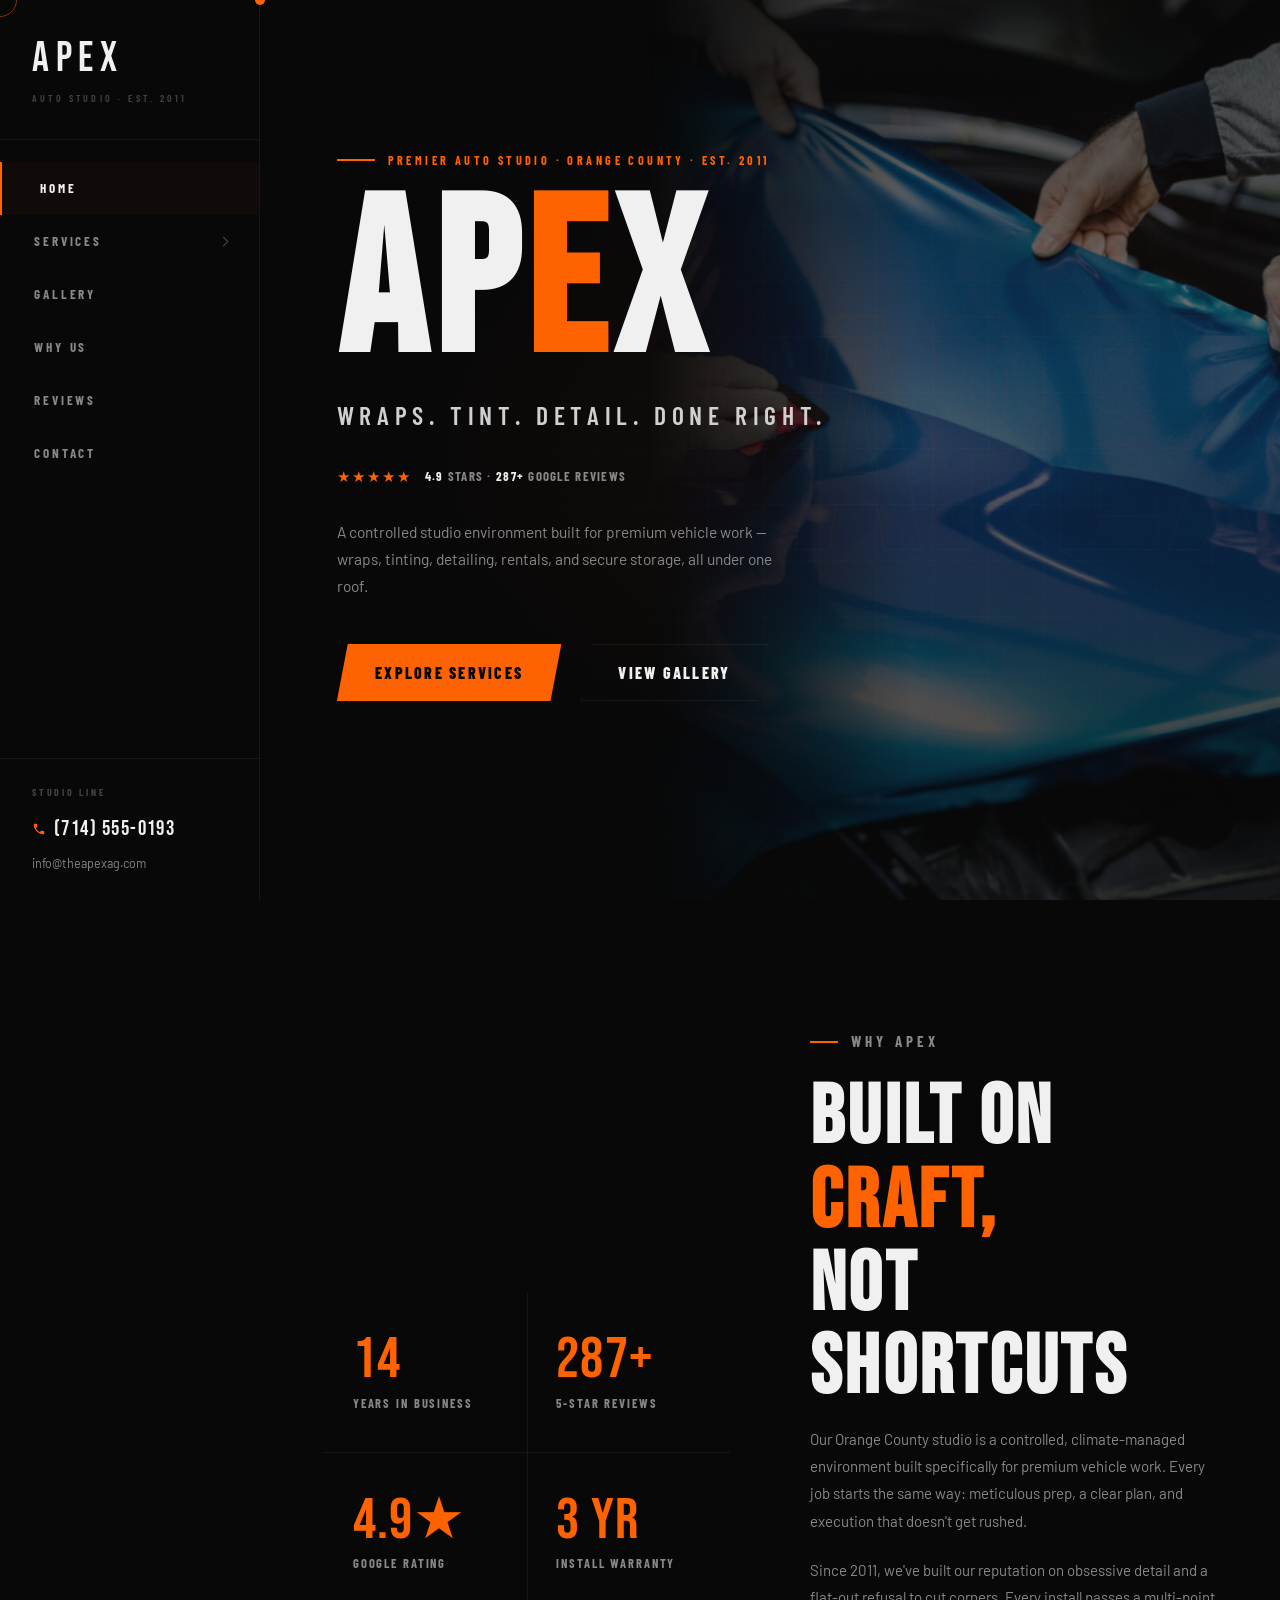
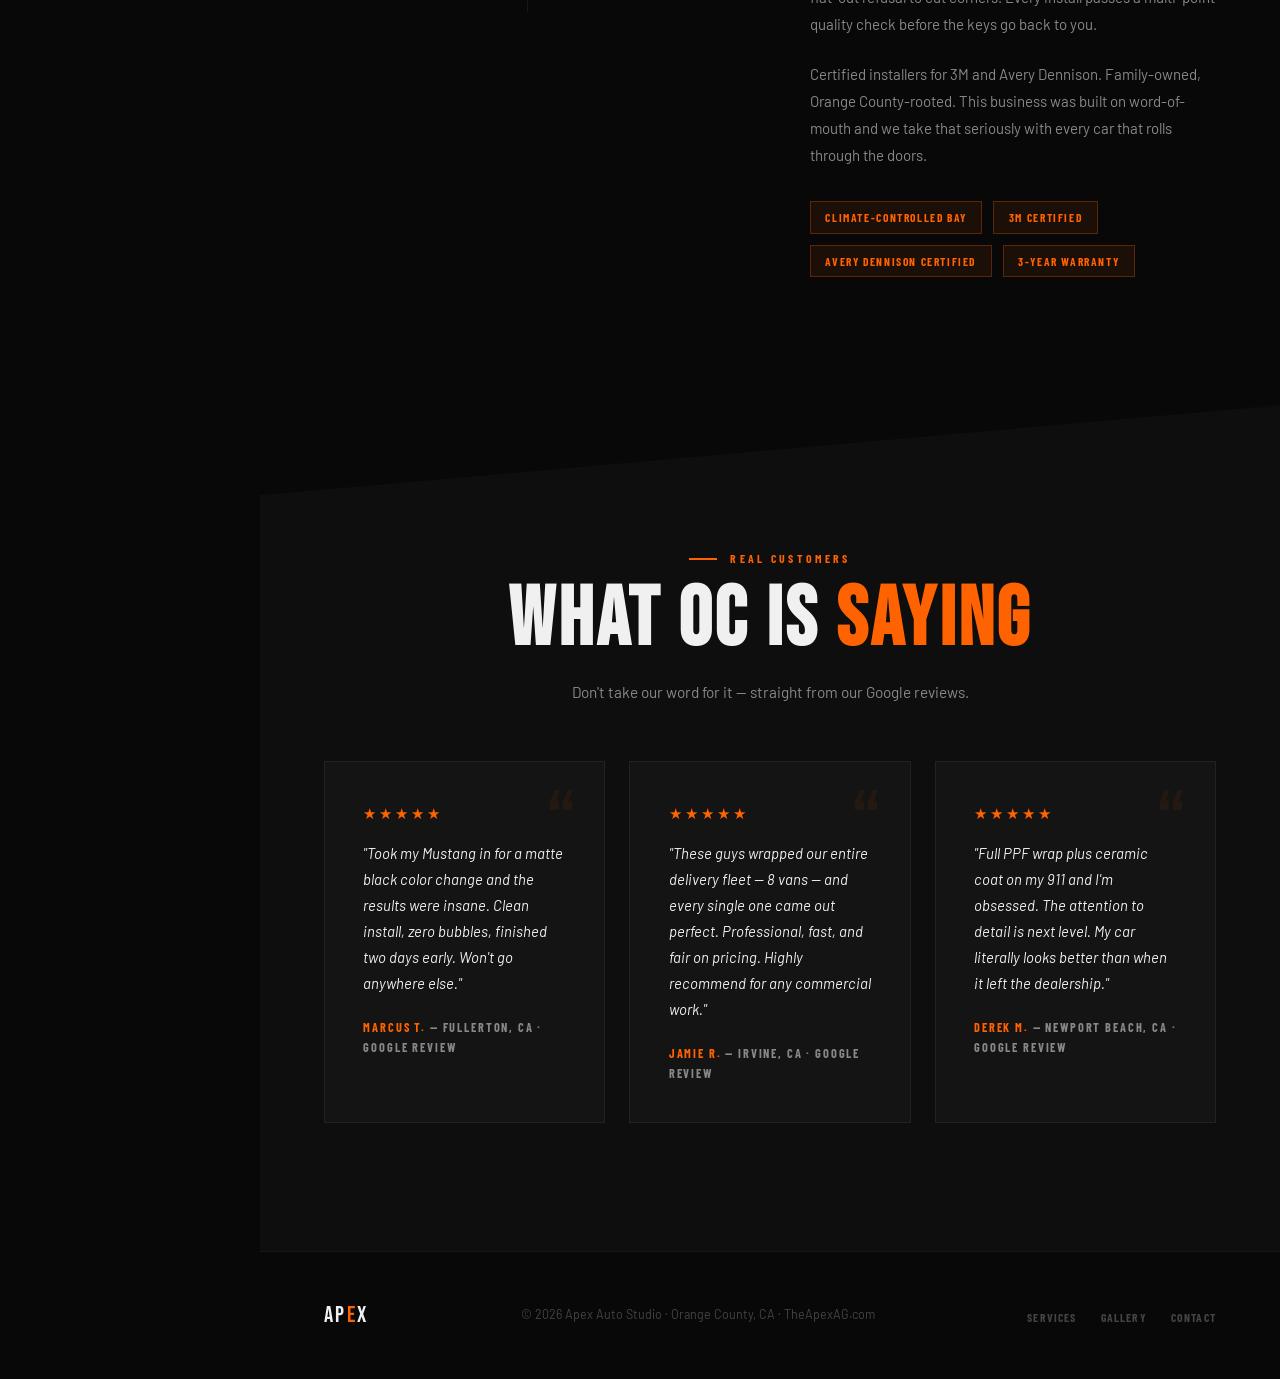
==== commit 444590df: "Rebrand to Apex + restructure to multi-page architecture - Replace H2 Collective with Apex (TheApexA" ====
--- a/index.html
+++ b/index.html
@@ -3,387 +3,81 @@
 <head>
 <meta charset="UTF-8"/>
 <meta name="viewport" content="width=device-width, initial-scale=1.0"/>
-<title>H2 Collective — Mobile Vehicle Wraps | Orange County, CA</title>
-<meta name="description" content="Orange County's mobile car wrap service — we come to YOU. Full wraps, color change, PPF, ceramic coating. Certified 3M & Avery Dennison installers. 4.9★ on Google. Call (714) 555-0193."/>
+<title>Apex — Premier Auto Studio | Orange County, CA</title>
+<meta name="description" content="Orange County's premier auto styling studio. Vehicle wraps, tinting, detailing, rentals, and storage. Certified 3M & Avery Dennison installers."/>
 <link rel="preconnect" href="https://fonts.googleapis.com"/>
 <link rel="preconnect" href="https://fonts.gstatic.com" crossorigin/>
 <link href="https://fonts.googleapis.com/css2?family=Bebas+Neue&family=Barlow:wght@300;400;500;600;700&family=Barlow+Condensed:wght@400;600;700;800&display=swap" rel="stylesheet"/>
-<style>
-/* ─── RESET & VARIABLES ─── */
-:root {
-  --orange: #FF6200;
-  --orange-hot: #FF8C00;
-  --orange-glow: rgba(255,98,0,0.32);
-  --orange-dim: rgba(255,98,0,0.08);
-  --orange-border: rgba(255,98,0,0.28);
-  --chrome: #d0d0d0;
-  --bg: #080808;
-  --bg2: #0e0e0e;
-  --bg3: #141414;
-  --card: rgba(255,255,255,0.025);
-  --text: #f0f0f0;
-  --muted: #888;
-  --dim: #444;
-  --border: rgba(255,255,255,0.06);
-  --nav-h: 70px;
-  --ease: cubic-bezier(0.4,0,0.2,1);
-}
-*,*::before,*::after{box-sizing:border-box;margin:0;padding:0}
-html{scroll-behavior:smooth;font-size:16px}
-body{font-family:'Barlow',sans-serif;background:var(--bg);color:var(--text);overflow-x:hidden;line-height:1.6}
-img{display:block;max-width:100%}
-a{color:inherit;text-decoration:none}
-
-/* ─── CURSOR ─── */
-#cur,#cur-ring{position:fixed;border-radius:50%;pointer-events:none;z-index:9999;transform:translate(-50%,-50%)}
-#cur{width:10px;height:10px;background:var(--orange);transition:width .15s,height .15s}
-#cur-ring{width:34px;height:34px;border:1.5px solid rgba(255,98,0,.5);transition:width .25s,height .25s,border-color .25s}
-#cur.big{width:18px;height:18px}
-#cur-ring.big{width:52px;height:52px;border-color:var(--orange)}
-@media(pointer:coarse){#cur,#cur-ring{display:none}}
-
-/* ─── NAV ─── */
-nav{position:fixed;top:0;left:0;right:0;height:var(--nav-h);z-index:100;display:flex;align-items:center;padding:0 clamp(1.25rem,5vw,4rem);transition:background .3s,backdrop-filter .3s,border-bottom .3s}
-nav.scrolled{background:rgba(8,8,8,.95);backdrop-filter:blur(18px);border-bottom:1px solid var(--border)}
-.nav-logo{font-family:'Bebas Neue',sans-serif;font-size:1.75rem;letter-spacing:.07em;display:flex;align-items:center;gap:2px}
-.nav-logo em{color:var(--orange);font-style:normal}
-.nav-links{display:flex;align-items:center;gap:2rem;list-style:none;margin-left:auto;margin-right:2rem}
-.nav-links a{font-family:'Barlow Condensed',sans-serif;font-size:.8rem;font-weight:700;letter-spacing:.14em;text-transform:uppercase;color:var(--muted);position:relative;transition:color .25s}
-.nav-links a::after{content:'';position:absolute;bottom:-3px;left:0;width:0;height:1.5px;background:var(--orange);transition:width .3s}
-.nav-links a:hover{color:var(--text)}
-.nav-links a:hover::after{width:100%}
-.btn-nav{font-family:'Barlow Condensed',sans-serif;font-size:.82rem;font-weight:800;letter-spacing:.13em;text-transform:uppercase;background:var(--orange);color:#000;padding:.58rem 1.4rem;transition:background .25s,box-shadow .25s,transform .2s;clip-path:polygon(8px 0%,100% 0%,calc(100% - 8px) 100%,0% 100%)}
-.btn-nav:hover{background:#fff;box-shadow:0 6px 28px var(--orange-glow);transform:translateY(-1px)}
-.nav-burger{display:none;flex-direction:column;gap:5px;background:none;border:none;cursor:pointer;margin-left:auto;padding:6px}
-.nav-burger span{display:block;width:22px;height:2px;background:var(--text);transition:.3s}
-@media(max-width:780px){.nav-links,.btn-nav{display:none}.nav-burger{display:flex}}
-
-/* ─── MOBILE MENU ─── */
-.mob-menu{display:none;position:fixed;inset:0;background:rgba(8,8,8,.98);z-index:99;flex-direction:column;align-items:center;justify-content:center;gap:2.2rem}
-.mob-menu.open{display:flex}
-.mob-menu a{font-family:'Bebas Neue',sans-serif;font-size:3.2rem;letter-spacing:.08em;transition:color .2s}
-.mob-menu a:hover{color:var(--orange)}
-.mob-close{position:absolute;top:1.4rem;right:2rem;background:none;border:none;color:var(--text);font-size:1.8rem;cursor:pointer;line-height:1}
-
-/* ─── HERO ─── */
-#hero{position:relative;min-height:100vh;display:flex;align-items:center;overflow:hidden;background:var(--bg)}
-.hero-bg{position:absolute;inset:0;overflow:hidden}
-.hero-bg::before{content:'';position:absolute;inset:0;background:radial-gradient(ellipse 90% 60% at 72% 50%,rgba(255,98,0,.055) 0%,transparent 68%),radial-gradient(ellipse 40% 40% at 85% 25%,rgba(255,98,0,.03) 0%,transparent 55%)}
-.hero-grid{position:absolute;inset:0;background-image:linear-gradient(rgba(255,255,255,.018) 1px,transparent 1px),linear-gradient(90deg,rgba(255,255,255,.018) 1px,transparent 1px);background-size:56px 56px;mask-image:radial-gradient(ellipse 65% 70% at 65% 50%,black,transparent)}
-.hero-bg-word{position:absolute;right:-1rem;top:50%;transform:translateY(-50%);font-family:'Bebas Neue',sans-serif;font-size:clamp(16rem,26vw,30rem);line-height:1;color:transparent;-webkit-text-stroke:1px rgba(255,98,0,.055);user-select:none;white-space:nowrap;letter-spacing:-.01em}
-/* hero photo */
-.hero-photo{position:absolute;top:0;right:0;width:62%;height:100%;background:url('images/photo1.jpg') center/cover no-repeat;-webkit-mask-image:linear-gradient(to right,transparent 0%,rgba(0,0,0,.35) 18%,black 42%);mask-image:linear-gradient(to right,transparent 0%,rgba(0,0,0,.35) 18%,black 42%);opacity:.48}
-.hero-photo::after{content:'';position:absolute;inset:0;background:linear-gradient(to bottom,rgba(8,8,8,.3) 0%,transparent 40%,rgba(8,8,8,.5) 100%)}
-@media(max-width:780px){.hero-photo{width:100%;opacity:.18;-webkit-mask-image:none;mask-image:none}}
-/* speed lines */
-.sline{position:absolute;height:1px;background:linear-gradient(to right,transparent,rgba(255,98,0,.18),transparent);animation:sline linear infinite;opacity:0}
-@keyframes sline{0%{transform:translateX(-200px);opacity:0}8%{opacity:1}92%{opacity:1}100%{transform:translateX(110vw);opacity:0}}
-/* mobile badge */
-.mob-badge{display:inline-flex;align-items:center;gap:.55rem;background:rgba(255,98,0,.1);border:1px solid var(--orange-border);padding:.42rem 1rem;margin-bottom:1.6rem;animation:fadeUp .8s .12s ease both}
-.mob-badge svg{width:13px;height:13px;fill:var(--orange);flex-shrink:0}
-.mob-badge span{font-family:'Barlow Condensed',sans-serif;font-size:.72rem;font-weight:700;letter-spacing:.2em;text-transform:uppercase;color:var(--orange)}
-/* hero content */
-.hero-content{position:relative;z-index:10;padding:calc(var(--nav-h) + 5rem) clamp(1.25rem,6vw,5rem) 8rem;max-width:860px}
-.hero-eyebrow{font-family:'Barlow Condensed',sans-serif;font-size:.76rem;font-weight:700;letter-spacing:.28em;text-transform:uppercase;color:var(--orange);display:flex;align-items:center;gap:.8rem;margin-bottom:1.2rem;animation:fadeUp .8s ease both}
-.hero-eyebrow::before{content:'';width:38px;height:2px;background:var(--orange);flex-shrink:0}
-.hero-h1{font-family:'Bebas Neue',sans-serif;font-size:clamp(5rem,14vw,13.5rem);line-height:.9;letter-spacing:.02em;margin-bottom:.6rem;animation:fadeUp .8s .08s ease both}
-.hero-h1 em{color:var(--orange);font-style:normal}
-.hero-tag{font-family:'Barlow Condensed',sans-serif;font-size:clamp(1.15rem,3.2vw,2rem);font-weight:600;letter-spacing:.22em;text-transform:uppercase;color:var(--chrome);margin-bottom:1.6rem;animation:fadeUp .8s .16s ease both}
-.hero-rating{display:flex;align-items:center;gap:.8rem;margin-bottom:1.8rem;animation:fadeUp .8s .22s ease both}
-.stars{color:var(--orange);letter-spacing:2px;font-size:.95rem}
-.hero-rating p{font-family:'Barlow Condensed',sans-serif;font-size:.8rem;font-weight:700;letter-spacing:.1em;text-transform:uppercase;color:var(--muted)}
-.hero-rating p strong{color:var(--text)}
-.hero-sub{font-size:.97rem;color:var(--muted);max-width:400px;line-height:1.75;margin-bottom:2.8rem;animation:fadeUp .8s .28s ease both}
-.hero-cta{display:flex;align-items:center;gap:1.5rem;flex-wrap:wrap;animation:fadeUp .8s .34s ease both}
-.btn-primary{font-family:'Barlow Condensed',sans-serif;font-size:1rem;font-weight:800;letter-spacing:.14em;text-transform:uppercase;background:var(--orange);color:#000;padding:1rem 2.4rem;position:relative;overflow:hidden;transition:box-shadow .3s,transform .2s;clip-path:polygon(11px 0%,100% 0%,calc(100% - 11px) 100%,0% 100%)}
-.btn-primary::before{content:'';position:absolute;inset:0;background:rgba(255,255,255,.22);transform:translateX(-110%) skewX(-18deg);transition:transform .4s}
-.btn-primary:hover::before{transform:translateX(120%) skewX(-18deg)}
-.btn-primary:hover{box-shadow:0 10px 36px var(--orange-glow);transform:translateY(-2px)}
-.hero-phone{font-family:'Bebas Neue',sans-serif;font-size:1.45rem;letter-spacing:.07em;display:flex;align-items:center;gap:.45rem;transition:color .25s}
-.hero-phone:hover{color:var(--orange)}
-.hero-phone svg{width:18px;height:18px;fill:var(--orange);flex-shrink:0}
-/* diagonal bottom */
-#hero::after{content:'';position:absolute;bottom:0;left:0;right:0;height:110px;background:var(--bg2);clip-path:polygon(0 100%,100% 0,100% 100%)}
-@keyframes fadeUp{from{opacity:0;transform:translateY(28px)}to{opacity:1;transform:translateY(0)}}
-
-/* ─── SCROLL REVEAL ─── */
-.rev,.rev-l,.rev-r{opacity:0;transition:opacity .7s var(--ease),transform .7s var(--ease)}
-.rev{transform:translateY(36px)}
-.rev-l{transform:translateX(-36px)}
-.rev-r{transform:translateX(36px)}
-.rev.in,.rev-l.in,.rev-r.in{opacity:1;transform:none}
-.d1{transition-delay:.1s!important}.d2{transition-delay:.18s!important}.d3{transition-delay:.26s!important}
-.d4{transition-delay:.34s!important}.d5{transition-delay:.42s!important}.d6{transition-delay:.5s!important}
-.d7{transition-delay:.58s!important}.d8{transition-delay:.66s!important}
-
-/* ─── SHARED SECTION STYLES ─── */
-.container{max-width:1180px;margin:0 auto;padding:0 clamp(1.25rem,5vw,4rem)}
-.sec-label{font-family:'Barlow Condensed',sans-serif;font-size:.74rem;font-weight:700;letter-spacing:.28em;text-transform:uppercase;color:var(--orange);display:flex;align-items:center;gap:.8rem;margin-bottom:.7rem}
-.sec-label::before{content:'';width:28px;height:2px;background:var(--orange);flex-shrink:0}
-.sec-h2{font-family:'Bebas Neue',sans-serif;font-size:clamp(2.8rem,6.5vw,5.5rem);letter-spacing:.04em;line-height:1;color:var(--text);margin-bottom:1rem}
-.sec-h2 em{color:var(--orange);font-style:normal}
-.sec-sub{font-size:.96rem;color:var(--muted);max-width:540px;line-height:1.75;margin-bottom:3.5rem}
-
-/* ─── SERVICES ─── */
-#services{background:var(--bg2);padding:7rem 0 8rem}
-.svc-grid{display:grid;grid-template-columns:repeat(auto-fit,minmax(230px,1fr));gap:1.5px;background:var(--border)}
-.svc-card{background:var(--bg2);padding:2.4rem 2rem;position:relative;overflow:hidden;transition:background .25s}
-.svc-card::after{content:'';position:absolute;bottom:0;left:0;right:0;height:2px;background:var(--orange);transform:scaleX(0);transform-origin:left;transition:transform .35s}
-.svc-card:hover{background:var(--bg3)}
-.svc-card:hover::after{transform:scaleX(1)}
-.svc-icon{width:50px;height:50px;background:var(--orange-dim);border:1px solid var(--orange-border);display:flex;align-items:center;justify-content:center;margin-bottom:1.2rem;clip-path:polygon(7px 0%,100% 0%,calc(100% - 7px) 100%,0% 100%);transition:background .25s}
-.svc-card:hover .svc-icon{background:rgba(255,98,0,.15)}
-.svc-icon svg{width:24px;height:24px;fill:var(--orange)}
-.svc-name{font-family:'Barlow Condensed',sans-serif;font-size:1.05rem;font-weight:700;letter-spacing:.08em;text-transform:uppercase;color:var(--text);margin-bottom:.45rem}
-.svc-desc{font-size:.86rem;color:var(--muted);line-height:1.6}
-
-/* ─── WHY US ─── */
-#why{background:var(--bg);padding:8rem 0}
-.why-inner{display:grid;grid-template-columns:1fr 1fr;gap:5rem;align-items:center}
-.trust-grid{display:grid;grid-template-columns:1fr 1fr;gap:1px;background:var(--border)}
-.trust-card{background:var(--bg);padding:2.4rem 1.8rem;position:relative;overflow:hidden}
-.trust-card::before{content:'';position:absolute;top:0;left:0;width:3px;height:0;background:var(--orange);transition:height .4s}
-.trust-card:hover::before{height:100%}
-.trust-num{font-family:'Bebas Neue',sans-serif;font-size:clamp(2.8rem,4.5vw,4.2rem);letter-spacing:.02em;color:var(--orange);line-height:1;margin-bottom:.3rem}
-.trust-lbl{font-family:'Barlow Condensed',sans-serif;font-size:.78rem;font-weight:700;letter-spacing:.15em;text-transform:uppercase;color:var(--muted)}
-.why-copy p{font-size:.94rem;color:var(--muted);line-height:1.8;margin-bottom:1.4rem}
-.badge-row{display:flex;gap:.7rem;flex-wrap:wrap;margin-top:2rem}
-.badge{font-family:'Barlow Condensed',sans-serif;font-size:.72rem;font-weight:700;letter-spacing:.14em;text-transform:uppercase;padding:.38rem .9rem;border:1px solid var(--orange-border);color:var(--orange);background:var(--orange-dim)}
-@media(max-width:780px){.why-inner{grid-template-columns:1fr;gap:3rem}}
-
-/* ─── REVIEWS ─── */
-#reviews{background:var(--bg2);padding:9rem 0 8rem;position:relative;overflow:hidden}
-#reviews::before{content:'';position:absolute;top:0;left:0;right:0;height:90px;background:var(--bg);clip-path:polygon(0 0,100% 0,100% 0%,0 100%)}
-.rev-grid{display:grid;grid-template-columns:repeat(auto-fit,minmax(280px,1fr));gap:1.5rem}
-.rev-card{background:var(--card);border:1px solid var(--border);padding:2.4rem;position:relative;transition:border-color .3s,transform .3s}
-.rev-card::before{content:'\201C';position:absolute;top:1.2rem;right:1.8rem;font-family:'Bebas Neue',sans-serif;font-size:5.5rem;color:rgba(255,98,0,.07);line-height:1;pointer-events:none}
-.rev-card:hover{border-color:var(--orange-border);transform:translateY(-4px)}
-.rev-stars{color:var(--orange);letter-spacing:3px;font-size:.95rem;margin-bottom:.9rem}
-.rev-text{font-size:.93rem;color:var(--text);line-height:1.75;margin-bottom:1.4rem;font-style:italic}
-.rev-author{font-family:'Barlow Condensed',sans-serif;font-size:.77rem;font-weight:700;letter-spacing:.15em;text-transform:uppercase;color:var(--muted)}
-.rev-author strong{color:var(--orange)}
-
-/* ─── GALLERY ─── */
-#gallery{background:var(--bg);padding:8rem 0}
-.gal-grid{display:grid;grid-template-columns:repeat(3,1fr);grid-template-rows:260px 260px;gap:4px}
-.gal-item{position:relative;overflow:hidden}
-.gal-item:first-child{grid-row:span 2}
-.gal-bg{position:absolute;inset:0;transition:transform .6s var(--ease)}
-.gal-item:hover .gal-bg{transform:scale(1.06)}
-.gal-overlay{position:absolute;inset:0;background:linear-gradient(to top,rgba(0,0,0,.82) 0%,transparent 55%);display:flex;align-items:flex-end;padding:1.4rem;opacity:0;transition:opacity .3s}
-.gal-item:hover .gal-overlay{opacity:1}
-.gal-name{font-family:'Barlow Condensed',sans-serif;font-size:.88rem;font-weight:700;letter-spacing:.1em;text-transform:uppercase;color:#fff}
-.gal-name span{display:block;font-family:'Barlow',sans-serif;font-size:.75rem;font-weight:400;color:var(--orange);margin-top:2px;letter-spacing:.04em}
-.gal-tag{position:absolute;bottom:.9rem;left:1rem;font-family:'Barlow Condensed',sans-serif;font-size:.76rem;font-weight:700;letter-spacing:.1em;text-transform:uppercase;color:rgba(255,255,255,.35);border-left:2px solid var(--orange);padding-left:.55rem;transition:color .3s}
-.gal-item:hover .gal-tag{color:#fff}
-/* gallery gradient swatches */
-.g1 .gal-bg{background:linear-gradient(145deg,#111 0%,#2a2a2a 45%,#080808 100%)}
-.g2 .gal-bg{background:linear-gradient(145deg,#7a1212 0%,#b52424 55%,#5a0a0a 100%)}
-.g3 .gal-bg{background:linear-gradient(145deg,#0e1225 0%,#142045 55%,#0a0e22 100%)}
-.g4 .gal-bg{background:linear-gradient(145deg,#2a2a2a 0%,#b8b8b8 55%,#707070 100%)}
-.g5 .gal-bg{background:linear-gradient(145deg,#0a0a0a 0%,#0e2e0e 55%,#071507 100%)}
-.g6 .gal-bg{background:linear-gradient(145deg,#141414 0%,#331500 55%,#0a0a0a 100%)}
-@media(max-width:680px){.gal-grid{grid-template-columns:1fr 1fr;grid-template-rows:160px 160px 160px}.gal-item:first-child{grid-row:span 1}}
-
-/* ─── CONTACT ─── */
-#contact{background:var(--bg2);padding:9rem 0 8rem;position:relative;overflow:hidden}
-#contact::before{content:'';position:absolute;top:0;left:0;right:0;height:90px;background:var(--bg);clip-path:polygon(0 0,100% 0,100% 0%,0 100%)}
-.contact-inner{display:grid;grid-template-columns:1fr 1.15fr;gap:5rem;align-items:start}
-.contact-h2{font-family:'Bebas Neue',sans-serif;font-size:clamp(3rem,7.5vw,6.5rem);line-height:.95;letter-spacing:.02em;margin-bottom:2.5rem}
-.contact-h2 em{color:var(--orange);font-style:normal}
-.cinfo-list{list-style:none;display:flex;flex-direction:column;gap:1.3rem}
-.cinfo-item{display:flex;align-items:flex-start;gap:1rem}
-.cinfo-icon{width:34px;height:34px;background:var(--orange-dim);border:1px solid var(--orange-border);display:flex;align-items:center;justify-content:center;flex-shrink:0;clip-path:polygon(5px 0%,100% 0%,calc(100% - 5px) 100%,0% 100%)}
-.cinfo-icon svg{width:15px;height:15px;fill:var(--orange)}
-.cinfo-lbl{font-family:'Barlow Condensed',sans-serif;font-size:.68rem;font-weight:700;letter-spacing:.2em;text-transform:uppercase;color:var(--dim);margin-bottom:.12rem}
-.cinfo-val{font-size:.92rem;color:var(--text);line-height:1.5}
-.cinfo-val a{transition:color .25s}.cinfo-val a:hover{color:var(--orange)}
-.hours-tbl{border-collapse:collapse}
-.hours-tbl td{padding:.22rem 0;font-size:.86rem}
-.hours-tbl td:first-child{font-family:'Barlow Condensed',sans-serif;font-weight:600;letter-spacing:.05em;text-transform:uppercase;color:var(--muted);width:110px}
-.hours-tbl td:last-child{color:var(--text)}
-/* CTA panel */
-.cta-panel{background:var(--orange);padding:3.8rem 2.8rem;position:relative;overflow:hidden;clip-path:polygon(0 0,100% 0,100% calc(100% - 22px),calc(100% - 22px) 100%,0 100%)}
-.cta-panel::before{content:'';position:absolute;inset:0;background:repeating-linear-gradient(45deg,rgba(0,0,0,.04) 0px,rgba(0,0,0,.04) 2px,transparent 2px,transparent 10px)}
-.cta-h3{font-family:'Bebas Neue',sans-serif;font-size:clamp(2.2rem,4.5vw,3.6rem);letter-spacing:.04em;line-height:1;color:#000;margin-bottom:.9rem;position:relative}
-.cta-body{font-size:.93rem;color:rgba(0,0,0,.68);line-height:1.65;margin-bottom:2.4rem;position:relative;max-width:380px}
-.btn-dark{font-family:'Barlow Condensed',sans-serif;font-size:.95rem;font-weight:800;letter-spacing:.14em;text-transform:uppercase;background:#000;color:var(--orange);padding:.95rem 2.3rem;display:inline-block;transition:background .25s,box-shadow .25s,transform .2s;clip-path:polygon(11px 0%,100% 0%,calc(100% - 11px) 100%,0% 100%);position:relative}
-.btn-dark:hover{background:#1a1a1a;box-shadow:0 10px 30px rgba(0,0,0,.35);transform:translateY(-2px)}
-.cta-phone-big{font-family:'Bebas Neue',sans-serif;font-size:1.9rem;letter-spacing:.07em;color:#000;display:flex;align-items:center;gap:.4rem;margin-top:1.6rem;transition:opacity .25s;position:relative}
-.cta-phone-big:hover{opacity:.7}
-.cta-phone-big svg{width:24px;height:24px;fill:#000;flex-shrink:0}
-@media(max-width:880px){.contact-inner{grid-template-columns:1fr;gap:3rem}}
-
-/* ─── MOBILE STRIP ─── */
-.mob-strip{background:var(--orange);padding:.9rem 0;position:relative;z-index:5;overflow:hidden}
-.mob-strip::before{content:'';position:absolute;inset:0;background:repeating-linear-gradient(90deg,rgba(0,0,0,.05) 0px,rgba(0,0,0,.05) 1px,transparent 1px,transparent 60px)}
-.mob-strip-inner{display:flex;align-items:center;justify-content:center;gap:clamp(1rem,3vw,2.5rem);flex-wrap:wrap;padding:0 clamp(1.25rem,5vw,4rem)}
-.ms-item{font-family:'Barlow Condensed',sans-serif;font-size:.82rem;font-weight:700;letter-spacing:.16em;text-transform:uppercase;color:#000;display:flex;align-items:center;gap:.45rem;white-space:nowrap}
-.ms-item svg{width:15px;height:15px;fill:#000;flex-shrink:0}
-.ms-dot{width:4px;height:4px;background:rgba(0,0,0,.35);border-radius:50%;flex-shrink:0}
-/* ─── FOOTER ─── */
-footer{background:var(--bg);border-top:1px solid var(--border);padding:2.8rem clamp(1.25rem,5vw,4rem);display:flex;align-items:center;justify-content:space-between;flex-wrap:wrap;gap:1.5rem}
-.foot-logo{font-family:'Bebas Neue',sans-serif;font-size:1.45rem;letter-spacing:.07em}
-.foot-logo em{color:var(--orange);font-style:normal}
-.foot-copy{font-size:.78rem;color:var(--dim)}
-.foot-links{display:flex;gap:1.5rem;list-style:none}
-.foot-links a{font-family:'Barlow Condensed',sans-serif;font-size:.73rem;font-weight:700;letter-spacing:.1em;text-transform:uppercase;color:var(--dim);transition:color .25s}
-.foot-links a:hover{color:var(--orange)}
-</style>
+<link rel="stylesheet" href="assets/styles.css"/>
 </head>
 <body>
 
-<!-- custom cursor -->
 <div id="cur"></div>
 <div id="cur-ring"></div>
 
-<!-- mobile menu -->
-<div class="mob-menu" id="mobMenu">
-  <button class="mob-close" id="mobClose">&#x2715;</button>
-  <a href="#services" onclick="closeMenu()">Services</a>
-  <a href="#why" onclick="closeMenu()">Why Us</a>
-  <a href="#reviews" onclick="closeMenu()">Reviews</a>
-  <a href="#gallery" onclick="closeMenu()">Gallery</a>
-  <a href="#contact" onclick="closeMenu()">Contact</a>
-</div>
+<button class="side-burger" aria-label="Menu">
+  <span></span><span></span><span></span>
+</button>
 
-<!-- nav -->
-<nav id="nav">
-  <a href="#hero" class="nav-logo">H2<em>COLLECTIVE</em></a>
-  <ul class="nav-links">
-    <li><a href="#services">Services</a></li>
-    <li><a href="#why">Why Us</a></li>
-    <li><a href="#reviews">Reviews</a></li>
-    <li><a href="#gallery">Gallery</a></li>
-    <li><a href="#contact">Contact</a></li>
+<!-- sidebar -->
+<aside class="side-nav">
+  <div class="side-head">
+    <a href="index.html" class="side-logo">APEX</a>
+    <p class="side-tag">Auto Studio · Est. 2011</p>
+  </div>
+  <ul class="side-links">
+    <li class="side-item"><a href="index.html" class="side-link active">Home</a></li>
+    <li class="side-item has-sub">
+      <a href="services.html" class="side-link">Services <span class="chev"></span></a>
+      <ul class="side-sub">
+        <li><a href="services.html">All Services</a></li>
+        <li><a href="services/detailing.html">Detailing</a></li>
+        <li><a href="services/wraps.html">Vehicle Wraps</a></li>
+        <li><a href="services/tinting.html">Tinting</a></li>
+        <li><a href="services/rentals.html">Rentals</a></li>
+        <li><a href="services/storage.html">Vehicle Storage</a></li>
+      </ul>
+    </li>
+    <li class="side-item"><a href="gallery.html" class="side-link">Gallery</a></li>
+    <li class="side-item"><a href="#why" class="side-link">Why Us</a></li>
+    <li class="side-item"><a href="#reviews" class="side-link">Reviews</a></li>
+    <li class="side-item"><a href="contact.html" class="side-link">Contact</a></li>
   </ul>
-  <a href="tel:7145550193" class="btn-nav">Get a Free Quote</a>
-  <button class="nav-burger" id="burger" aria-label="Menu">
-    <span></span><span></span><span></span>
-  </button>
-</nav>
+  <div class="side-foot">
+    <p class="side-foot-lbl">Studio Line</p>
+    <a href="tel:7145550193" class="side-phone">
+      <svg viewBox="0 0 24 24"><path d="M6.62 10.79c1.44 2.83 3.76 5.14 6.59 6.59l2.2-2.2c.27-.27.67-.36 1.02-.24 1.12.37 2.33.57 3.57.57.55 0 1 .45 1 1V20c0 .55-.45 1-1 1-9.39 0-17-7.61-17-17 0-.55.45-1 1-1h3.5c.55 0 1 .45 1 1 0 1.25.2 2.45.57 3.57.11.35.03.74-.25 1.02l-2.2 2.2z"/></svg>
+      (714) 555-0193
+    </a>
+    <a href="mailto:info@theapexag.com" class="side-email">info@theapexag.com</a>
+  </div>
+</aside>
 
-<!-- ═══════════════════════════════════════════
-     HERO
-═══════════════════════════════════════════ -->
+<!-- HERO -->
 <section id="hero">
   <div class="hero-bg">
     <div class="hero-photo"></div>
     <div class="hero-grid"></div>
     <div id="slines"></div>
-    <div class="hero-bg-word">WRAP</div>
+    <div class="hero-bg-word">APEX</div>
   </div>
   <div class="hero-content">
-    <p class="hero-eyebrow">Mobile Service &middot; All of Orange County &middot; Est. 2011</p>
-    <h1 class="hero-h1">H2<br><em>COLLECTIVE</em></h1>
-    <p class="hero-tag">We Come To You.</p>
-    <div class="mob-badge">
-      <svg viewBox="0 0 24 24"><path d="M12 2C8.13 2 5 5.13 5 9c0 5.25 7 13 7 13s7-7.75 7-13c0-3.87-3.13-7-7-7zm0 9.5c-1.38 0-2.5-1.12-2.5-2.5s1.12-2.5 2.5-2.5 2.5 1.12 2.5 2.5-1.12 2.5-2.5 2.5z"/></svg>
-      <span>Mobile Wraps &mdash; Your Driveway, Office, or Anywhere in OC</span>
-    </div>
+    <p class="hero-eyebrow">Premier Auto Studio · Orange County · Est. 2011</p>
+    <h1 class="hero-h1">AP<em>E</em>X</h1>
+    <p class="hero-tag">Wraps. Tint. Detail. Done Right.</p>
     <div class="hero-rating">
       <span class="stars">&#9733;&#9733;&#9733;&#9733;&#9733;</span>
       <p><strong>4.9</strong> Stars &middot; <strong>287+</strong> Google Reviews</p>
     </div>
-    <p class="hero-sub">Orange County's premier mobile wrap crew. We pull up to your location, set up our controlled environment, and get to work — no shop visit required.</p>
+    <p class="hero-sub">A controlled studio environment built for premium vehicle work — wraps, tinting, detailing, rentals, and secure storage, all under one roof.</p>
     <div class="hero-cta">
-      <a href="#contact" class="btn-primary">Get a Free Quote</a>
-      <a href="tel:7145550193" class="hero-phone">
-        <svg viewBox="0 0 24 24"><path d="M6.62 10.79c1.44 2.83 3.76 5.14 6.59 6.59l2.2-2.2c.27-.27.67-.36 1.02-.24 1.12.37 2.33.57 3.57.57.55 0 1 .45 1 1V20c0 .55-.45 1-1 1-9.39 0-17-7.61-17-17 0-.55.45-1 1-1h3.5c.55 0 1 .45 1 1 0 1.25.2 2.45.57 3.57.11.35.03.74-.25 1.02l-2.2 2.2z"/></svg>
-        (714) 555-0193
-      </a>
+      <a href="services.html" class="btn-primary">Explore Services</a>
+      <a href="gallery.html" class="btn-ghost">View Gallery</a>
     </div>
   </div>
 </section>
 
-<!-- mobile strip -->
-<div class="mob-strip">
-  <div class="mob-strip-inner">
-    <div class="ms-item">
-      <svg viewBox="0 0 24 24"><path d="M12 2C8.13 2 5 5.13 5 9c0 5.25 7 13 7 13s7-7.75 7-13c0-3.87-3.13-7-7-7zm0 9.5c-1.38 0-2.5-1.12-2.5-2.5s1.12-2.5 2.5-2.5 2.5 1.12 2.5 2.5-1.12 2.5-2.5 2.5z"/></svg>
-      We Come To You
-    </div>
-    <div class="ms-dot"></div>
-    <div class="ms-item">
-      <svg viewBox="0 0 24 24"><path d="M10 20v-6h4v6h5v-8h3L12 3 2 12h3v8z"/></svg>
-      Your Driveway
-    </div>
-    <div class="ms-dot"></div>
-    <div class="ms-item">
-      <svg viewBox="0 0 24 24"><path d="M12 7V3H2v18h20V7H12zM6 19H4v-2h2v2zm0-4H4v-2h2v2zm0-4H4V9h2v2zm0-4H4V5h2v2zm4 12H8v-2h2v2zm0-4H8v-2h2v2zm0-4H8V9h2v2zm0-4H8V5h2v2zm10 12h-8v-2h2v-2h-2v-2h2v-2h-2V9h8v10zm-2-8h-2v2h2v-2zm0 4h-2v2h2v-2z"/></svg>
-      Office Parking
-    </div>
-    <div class="ms-dot"></div>
-    <div class="ms-item">
-      <svg viewBox="0 0 24 24"><path d="M20 8h-3V4H3c-1.1 0-2 .9-2 2v11h2c0 1.66 1.34 3 3 3s3-1.34 3-3h6c0 1.66 1.34 3 3 3s3-1.34 3-3h2v-5l-3-4zm-1.5 1.5l1.96 2.5H17V9.5h1.5zM6 18.5c-.83 0-1.5-.67-1.5-1.5s.67-1.5 1.5-1.5 1.5.67 1.5 1.5-.67 1.5-1.5 1.5zm11 0c-.83 0-1.5-.67-1.5-1.5s.67-1.5 1.5-1.5 1.5.67 1.5 1.5-.67 1.5-1.5 1.5z"/></svg>
-      Anywhere in OC
-    </div>
-    <div class="ms-dot"></div>
-    <div class="ms-item">
-      <svg viewBox="0 0 24 24"><path d="M11.99 2C6.47 2 2 6.48 2 12s4.47 10 9.99 10C17.52 22 22 17.52 22 12S17.52 2 11.99 2zM12 20c-4.42 0-8-3.58-8-8s3.58-8 8-8 8 3.58 8 8-3.58 8-8 8zm.5-13H11v6l5.25 3.15.75-1.23-4.5-2.67z"/></svg>
-      Same-Week Booking
-    </div>
-  </div>
-</div>
-
-<!-- ═══════════════════════════════════════════
-     SERVICES
-═══════════════════════════════════════════ -->
-<section id="services">
-  <div class="container">
-    <div class="rev">
-      <p class="sec-label">What We Do</p>
-      <h2 class="sec-h2">OUR <em>SERVICES</em></h2>
-      <p class="sec-sub">From a clean color change to a full commercial fleet buildout — performed at your location, on your schedule. Every job is backed by our 3-year installation warranty.</p>
-    </div>
-    <div class="svc-grid rev">
-      <div class="svc-card d1">
-        <div class="svc-icon"><svg viewBox="0 0 24 24"><path d="M18.92 6.01C18.72 5.42 18.16 5 17.5 5h-11c-.66 0-1.21.42-1.42 1.01L3 12v8c0 .55.45 1 1 1h1c.55 0 1-.45 1-1v-1h12v1c0 .55.45 1 1 1h1c.55 0 1-.45 1-1v-8l-2.08-5.99zM6.85 7h10.29l1.08 3.11H5.77L6.85 7zM19 17H5v-5h14v5zm-8.5-4c-.83 0-1.5.67-1.5 1.5S9.67 16 10.5 16s1.5-.67 1.5-1.5S11.33 13 10.5 13zm3 0c-.83 0-1.5.67-1.5 1.5s.67 1.5 1.5 1.5 1.5-.67 1.5-1.5-.67-1.5-1.5-1.5z"/></svg></div>
-        <p class="svc-name">Full Vehicle Wraps</p>
-        <p class="svc-desc">Bumper-to-bumper transformation. Every panel, every curve, zero shortcuts.</p>
-      </div>
-      <div class="svc-card d2">
-        <div class="svc-icon"><svg viewBox="0 0 24 24"><path d="M12 2C6.48 2 2 6.48 2 12s4.48 10 10 10 10-4.48 10-10S17.52 2 12 2zm-1 17.93c-3.95-.49-7-3.85-7-7.93 0-.62.08-1.21.21-1.79L9 15v1c0 1.1.9 2 2 2v1.93zm6.9-2.54c-.26-.81-1-1.39-1.9-1.39h-1v-3c0-.55-.45-1-1-1H8v-2h2c.55 0 1-.45 1-1V7h2c1.1 0 2-.9 2-2v-.41c2.93 1.19 5 4.06 5 7.41 0 2.08-.8 3.97-2.1 5.39z"/></svg></div>
-        <p class="svc-name">Partial Wraps</p>
-        <p class="svc-desc">Hood, roof, trunk, mirrors — targeted coverage that punches above its weight.</p>
-      </div>
-      <div class="svc-card d3">
-        <div class="svc-icon"><svg viewBox="0 0 24 24"><path d="M17.66 7.93L12 2.27 6.34 7.93c-3.12 3.12-3.12 8.19 0 11.31C7.9 20.8 9.95 21.58 12 21.58c2.05 0 4.1-.78 5.66-2.34 3.12-3.12 3.12-8.19 0-11.31zM12 19.59c-1.6 0-3.11-.62-4.24-1.76C6.62 16.69 6 15.19 6 13.59c0-1.6.62-3.11 1.76-4.24L12 5.27v14.32z"/></svg></div>
-        <p class="svc-name">Color Change Wraps</p>
-        <p class="svc-desc">Matte, satin, gloss, metallic, or custom. 100+ colors and finishes in stock.</p>
-      </div>
-      <div class="svc-card d4">
-        <div class="svc-icon"><svg viewBox="0 0 24 24"><path d="M20 8h-3V4H3c-1.1 0-2 .9-2 2v11h2c0 1.66 1.34 3 3 3s3-1.34 3-3h6c0 1.66 1.34 3 3 3s3-1.34 3-3h2v-5l-3-4zM6 18.5c-.83 0-1.5-.67-1.5-1.5s.67-1.5 1.5-1.5 1.5.67 1.5 1.5-.67 1.5-1.5 1.5zm13.5-9l1.96 2.5H17V9.5h2.5zm-1.5 9c-.83 0-1.5-.67-1.5-1.5s.67-1.5 1.5-1.5 1.5.67 1.5 1.5-.67 1.5-1.5 1.5z"/></svg></div>
-        <p class="svc-name">Commercial Fleet</p>
-        <p class="svc-desc">Turn vans, trucks, and trailers into rolling billboards. Volume pricing available.</p>
-      </div>
-      <div class="svc-card d5">
-        <div class="svc-icon"><svg viewBox="0 0 24 24"><path d="M12 1L3 5v6c0 5.55 3.84 10.74 9 12 5.16-1.26 9-6.45 9-12V5l-9-4zm0 4c1.86 0 3.41 1.28 3.86 3H8.14C8.59 6.28 10.14 5 12 5zm0 14c-3.75 0-6.93-2.51-7.79-6h15.58c-.86 3.49-4.04 6-7.79 6z"/></svg></div>
-        <p class="svc-name">Paint Protection Film</p>
-        <p class="svc-desc">Self-healing PPF against rock chips, scratches, and UV fade. Invisible armor.</p>
-      </div>
-      <div class="svc-card d6">
-        <div class="svc-icon"><svg viewBox="0 0 24 24"><path d="M12 3c-4.97 0-9 4.03-9 9s4.03 9 9 9 9-4.03 9-9-4.03-9-9-9zm0 16c-3.86 0-7-3.14-7-7s3.14-7 7-7 7 3.14 7 7-3.14 7-7 7zm3.46-10.46L11 13l-1.46-1.46-1.41 1.41L11 15.83l5.87-5.87z"/></svg></div>
-        <p class="svc-name">Ceramic Coating</p>
-        <p class="svc-desc">Nano-ceramic hydrophobic protection. Show-car shine. Years of effortless cleaning.</p>
-      </div>
-      <div class="svc-card d7">
-        <div class="svc-icon"><svg viewBox="0 0 24 24"><path d="M12 22c1.1 0 2-.9 2-2h-4c0 1.1.9 2 2 2zm6-6v-5c0-3.07-1.63-5.64-4.5-6.32V4c0-.83-.67-1.5-1.5-1.5s-1.5.67-1.5 1.5v.68C7.64 5.36 6 7.92 6 11v5l-2 2v1h16v-1l-2-2z"/></svg></div>
-        <p class="svc-name">Chrome Delete</p>
-        <p class="svc-desc">Black out chrome trim for a stealth look. One of our most-requested upgrades.</p>
-      </div>
-      <div class="svc-card d8">
-        <div class="svc-icon"><svg viewBox="0 0 24 24"><path d="M3 17h18v2H3zm0-7h18v5H3zm0-4h18v3H3z"/></svg></div>
-        <p class="svc-name">Window Tinting</p>
-        <p class="svc-desc">Carbon and ceramic film in any shade. Heat rejection, UV blocking, and privacy done right.</p>
-      </div>
-    </div>
-  </div>
-</section>
-
-<!-- ═══════════════════════════════════════════
-     WHY US
-═══════════════════════════════════════════ -->
+<!-- WHY US -->
 <section id="why">
   <div class="container">
     <div class="why-inner">
@@ -406,13 +100,13 @@
         </div>
       </div>
       <div class="why-copy rev-r">
-        <p class="sec-label">Why H2 Collective</p>
+        <p class="sec-label">Why Apex</p>
         <h2 class="sec-h2">BUILT ON <em>CRAFT,</em><br>NOT SHORTCUTS</h2>
-        <p>We show up at your home, office, or wherever your car is parked — fully equipped with everything needed to do the job right. No drop-off, no waiting around at a shop, no disruption to your day.</p>
-        <p>We've been doing this since 2011. That's 14 years of obsessive prep work and a flat-out refusal to rush a job. Every install goes through a 20-point quality check before we hand the keys back.</p>
-        <p>Certified installers for 3M and Avery Dennison. Family-owned, Orange County-rooted. This business was built on word-of-mouth and we take that reputation seriously with every car we touch.</p>
+        <p>Our Orange County studio is a controlled, climate-managed environment built specifically for premium vehicle work. Every job starts the same way: meticulous prep, a clear plan, and execution that doesn't get rushed.</p>
+        <p>Since 2011, we've built our reputation on obsessive detail and a flat-out refusal to cut corners. Every install passes a multi-point quality check before the keys go back to you.</p>
+        <p>Certified installers for 3M and Avery Dennison. Family-owned, Orange County-rooted. This business was built on word-of-mouth and we take that seriously with every car that rolls through the doors.</p>
         <div class="badge-row">
-          <span class="badge">Mobile Service</span>
+          <span class="badge">Climate-Controlled Bay</span>
           <span class="badge">3M Certified</span>
           <span class="badge">Avery Dennison Certified</span>
           <span class="badge">3-Year Warranty</span>
@@ -422,9 +116,7 @@
   </div>
 </section>
 
-<!-- ═══════════════════════════════════════════
-     REVIEWS
-═══════════════════════════════════════════ -->
+<!-- REVIEWS -->
 <section id="reviews">
   <div class="container">
     <div class="rev" style="text-align:center;max-width:560px;margin:0 auto 3.5rem">
@@ -452,165 +144,17 @@
   </div>
 </section>
 
-<!-- ═══════════════════════════════════════════
-     GALLERY
-═══════════════════════════════════════════ -->
-<section id="gallery">
-  <div class="container">
-    <div class="rev">
-      <p class="sec-label">Our Work</p>
-      <h2 class="sec-h2">THE <em>PORTFOLIO</em></h2>
-      <p class="sec-sub">Every car we leave looks like it just rolled out of a custom shop — because it did, just at your location. A look at recent installs across OC.</p>
-    </div>
-    <div class="gal-grid rev">
-      <div class="gal-item g1">
-        <div class="gal-bg"></div>
-        <div class="gal-tag">Matte Black Full Wrap</div>
-        <div class="gal-overlay"><div class="gal-name">Matte Black Full Wrap<span>BMW M4 Competition</span></div></div>
-      </div>
-      <div class="gal-item g2">
-        <div class="gal-bg"></div>
-        <div class="gal-tag">Color Change &mdash; Satin Red</div>
-        <div class="gal-overlay"><div class="gal-name">Color Change &mdash; Satin Red<span>Dodge Charger Widebody</span></div></div>
-      </div>
-      <div class="gal-item g3">
-        <div class="gal-bg"></div>
-        <div class="gal-tag">Commercial Fleet</div>
-        <div class="gal-overlay"><div class="gal-name">Commercial Fleet<span>8-Van Full Rebrand</span></div></div>
-      </div>
-      <div class="gal-item g4">
-        <div class="gal-bg"></div>
-        <div class="gal-tag">Chrome Delete</div>
-        <div class="gal-overlay"><div class="gal-name">Chrome Delete<span>Range Rover Sport</span></div></div>
-      </div>
-      <div class="gal-item g5">
-        <div class="gal-bg"></div>
-        <div class="gal-tag">PPF Install</div>
-        <div class="gal-overlay"><div class="gal-name">Full PPF Install<span>Porsche 911 GT3</span></div></div>
-      </div>
-      <div class="gal-item g6">
-        <div class="gal-bg"></div>
-        <div class="gal-tag">Ceramic Coating</div>
-        <div class="gal-overlay"><div class="gal-name">Ceramic Coating<span>Tesla Model S Plaid</span></div></div>
-      </div>
-    </div>
-  </div>
-</section>
-
-<!-- ═══════════════════════════════════════════
-     CONTACT
-═══════════════════════════════════════════ -->
-<section id="contact">
-  <div class="container">
-    <div class="contact-inner">
-      <div class="rev-l">
-        <p class="sec-label">Book a Visit</p>
-        <h2 class="contact-h2">WE COME<br><em>TO</em><br>YOU.</h2>
-        <ul class="cinfo-list">
-          <li class="cinfo-item">
-            <div class="cinfo-icon"><svg viewBox="0 0 24 24"><path d="M12 2C8.13 2 5 5.13 5 9c0 5.25 7 13 7 13s7-7.75 7-13c0-3.87-3.13-7-7-7zm0 9.5c-1.38 0-2.5-1.12-2.5-2.5s1.12-2.5 2.5-2.5 2.5 1.12 2.5 2.5-1.12 2.5-2.5 2.5z"/></svg></div>
-            <div>
-              <p class="cinfo-lbl">Service Area</p>
-              <p class="cinfo-val">All of Orange County, CA<br><span style="font-size:.82rem;color:var(--muted)">Anaheim · Irvine · Newport Beach · Huntington Beach · Fullerton · and more</span></p>
-            </div>
-          </li>
-          <li class="cinfo-item">
-            <div class="cinfo-icon"><svg viewBox="0 0 24 24"><path d="M6.62 10.79c1.44 2.83 3.76 5.14 6.59 6.59l2.2-2.2c.27-.27.67-.36 1.02-.24 1.12.37 2.33.57 3.57.57.55 0 1 .45 1 1V20c0 .55-.45 1-1 1-9.39 0-17-7.61-17-17 0-.55.45-1 1-1h3.5c.55 0 1 .45 1 1 0 1.25.2 2.45.57 3.57.11.35.03.74-.25 1.02l-2.2 2.2z"/></svg></div>
-            <div>
-              <p class="cinfo-lbl">Phone</p>
-              <p class="cinfo-val"><a href="tel:7145550193">(714) 555-0193</a></p>
-            </div>
-          </li>
-          <li class="cinfo-item">
-            <div class="cinfo-icon"><svg viewBox="0 0 24 24"><path d="M20 4H4c-1.1 0-2 .9-2 2v12c0 1.1.9 2 2 2h16c1.1 0 2-.9 2-2V6c0-1.1-.9-2-2-2zm0 4l-8 5-8-5V6l8 5 8-5v2z"/></svg></div>
-            <div>
-              <p class="cinfo-lbl">Email</p>
-              <p class="cinfo-val"><a href="mailto:info@apexwrapsoc.com">info@apexwrapsoc.com</a></p>
-            </div>
-          </li>
-          <li class="cinfo-item">
-            <div class="cinfo-icon"><svg viewBox="0 0 24 24"><path d="M11.99 2C6.47 2 2 6.48 2 12s4.47 10 9.99 10C17.52 22 22 17.52 22 12S17.52 2 11.99 2zM12 20c-4.42 0-8-3.58-8-8s3.58-8 8-8 8 3.58 8 8-3.58 8-8 8zm.5-13H11v6l5.25 3.15.75-1.23-4.5-2.67z"/></svg></div>
-            <div>
-              <p class="cinfo-lbl">Hours</p>
-              <p class="cinfo-val">
-                <table class="hours-tbl">
-                  <tr><td>Mon &ndash; Fri</td><td>8:00 AM &ndash; 6:00 PM</td></tr>
-                  <tr><td>Saturday</td><td>9:00 AM &ndash; 4:00 PM</td></tr>
-                  <tr><td>Sunday</td><td>Closed</td></tr>
-                </table>
-              </p>
-            </div>
-          </li>
-        </ul>
-      </div>
-      <div class="cta-panel rev-r">
-        <h3 class="cta-h3">GET YOUR FREE<br>QUOTE TODAY</h3>
-        <p class="cta-body">Call us, tell us where your car is, and we'll handle the rest. We show up fully equipped and ready to work — no shop visit, no hassle. Most quotes take about 10 minutes over the phone.</p>
-        <a href="tel:7145550193" class="btn-dark">Call Now &mdash; It's Free</a>
-        <a href="tel:7145550193" class="cta-phone-big">
-          <svg viewBox="0 0 24 24"><path d="M6.62 10.79c1.44 2.83 3.76 5.14 6.59 6.59l2.2-2.2c.27-.27.67-.36 1.02-.24 1.12.37 2.33.57 3.57.57.55 0 1 .45 1 1V20c0 .55-.45 1-1 1-9.39 0-17-7.61-17-17 0-.55.45-1 1-1h3.5c.55 0 1 .45 1 1 0 1.25.2 2.45.57 3.57.11.35.03.74-.25 1.02l-2.2 2.2z"/></svg>
-          (714) 555-0193
-        </a>
-      </div>
-    </div>
-  </div>
-</section>
-
 <!-- footer -->
 <footer>
-  <div class="foot-logo">H2<em>COLLECTIVE</em></div>
-  <p class="foot-copy">&copy; 2025 H2 Collective &middot; Mobile Service &middot; All of Orange County, CA</p>
+  <div class="foot-logo">AP<em>E</em>X</div>
+  <p class="foot-copy">&copy; 2026 Apex Auto Studio &middot; Orange County, CA &middot; TheApexAG.com</p>
   <ul class="foot-links">
-    <li><a href="#services">Services</a></li>
-    <li><a href="#gallery">Gallery</a></li>
-    <li><a href="#contact">Contact</a></li>
+    <li><a href="services.html">Services</a></li>
+    <li><a href="gallery.html">Gallery</a></li>
+    <li><a href="contact.html">Contact</a></li>
   </ul>
 </footer>
 
-<script>
-// ── CURSOR ──────────────────────────────────────
-const cur = document.getElementById('cur');
-const ring = document.getElementById('cur-ring');
-let mx=0,my=0,rx=0,ry=0;
-if(window.matchMedia('(pointer:fine)').matches){
-  document.addEventListener('mousemove',e=>{mx=e.clientX;my=e.clientY;cur.style.left=mx+'px';cur.style.top=my+'px'});
-  (function raf(){rx+=(mx-rx)*.13;ry+=(my-ry)*.13;ring.style.left=rx+'px';ring.style.top=ry+'px';requestAnimationFrame(raf)})();
-  document.querySelectorAll('a,button,.svc-card,.rev-card,.gal-item,.trust-card').forEach(el=>{
-    el.addEventListener('mouseenter',()=>{cur.classList.add('big');ring.classList.add('big')});
-    el.addEventListener('mouseleave',()=>{cur.classList.remove('big');ring.classList.remove('big')});
-  });
-}
-
-// ── NAV ─────────────────────────────────────────
-const nav = document.getElementById('nav');
-window.addEventListener('scroll',()=>nav.classList.toggle('scrolled',scrollY>55),{passive:true});
-
-// ── MOBILE MENU ──────────────────────────────────
-const mob = document.getElementById('mobMenu');
-document.getElementById('burger').onclick = ()=>mob.classList.add('open');
-document.getElementById('mobClose').onclick = closeMenu;
-function closeMenu(){mob.classList.remove('open')}
-
-// ── SPEED LINES ──────────────────────────────────
-const sl = document.getElementById('slines');
-for(let i=0;i<16;i++){
-  const d = document.createElement('div');
-  d.className='sline';
-  const top = Math.random()*100;
-  const w = 80+Math.random()*180;
-  const dur = 2.8+Math.random()*3.5;
-  const delay = Math.random()*6;
-  d.style.cssText=`top:${top}%;width:${w}px;animation-duration:${dur}s;animation-delay:${delay}s`;
-  sl.appendChild(d);
-}
-
-// ── SCROLL REVEAL ────────────────────────────────
-const io = new IntersectionObserver(entries=>{
-  entries.forEach(e=>{
-    if(e.isIntersecting){e.target.classList.add('in');io.unobserve(e.target)}
-  });
-},{threshold:0.1});
-document.querySelectorAll('.rev,.rev-l,.rev-r').forEach(el=>io.observe(el));
-</script>
+<script src="assets/site.js"></script>
 </body>
 </html>
--- a/assets/styles.css
+++ b/assets/styles.css
@@ -0,0 +1,255 @@
+/* ─── RESET & VARIABLES ─── */
+:root {
+  --orange: #FF6200;
+  --orange-hot: #FF8C00;
+  --orange-glow: rgba(255,98,0,0.32);
+  --orange-dim: rgba(255,98,0,0.08);
+  --orange-border: rgba(255,98,0,0.28);
+  --chrome: #d0d0d0;
+  --bg: #080808;
+  --bg2: #0e0e0e;
+  --bg3: #141414;
+  --card: rgba(255,255,255,0.025);
+  --text: #f0f0f0;
+  --muted: #888;
+  --dim: #444;
+  --border: rgba(255,255,255,0.06);
+  --side-w: 260px;
+  --ease: cubic-bezier(0.4,0,0.2,1);
+}
+*,*::before,*::after{box-sizing:border-box;margin:0;padding:0}
+html{scroll-behavior:smooth;font-size:16px}
+body{font-family:'Barlow',sans-serif;background:var(--bg);color:var(--text);overflow-x:hidden;line-height:1.6;margin-left:var(--side-w)}
+img{display:block;max-width:100%}
+a{color:inherit;text-decoration:none}
+
+/* ─── CURSOR ─── */
+#cur,#cur-ring{position:fixed;border-radius:50%;pointer-events:none;z-index:9999;transform:translate(-50%,-50%)}
+#cur{width:10px;height:10px;background:var(--orange);transition:width .15s,height .15s}
+#cur-ring{width:34px;height:34px;border:1.5px solid rgba(255,98,0,.5);transition:width .25s,height .25s,border-color .25s}
+#cur.big{width:18px;height:18px}
+#cur-ring.big{width:52px;height:52px;border-color:var(--orange)}
+@media(pointer:coarse){#cur,#cur-ring{display:none}}
+
+/* ─── SIDEBAR NAV ─── */
+.side-nav{position:fixed;top:0;left:0;bottom:0;width:var(--side-w);background:var(--bg);border-right:1px solid var(--border);z-index:100;display:flex;flex-direction:column;overflow-y:auto}
+.side-nav::-webkit-scrollbar{width:4px}
+.side-nav::-webkit-scrollbar-track{background:transparent}
+.side-nav::-webkit-scrollbar-thumb{background:var(--border);border-radius:2px}
+.side-head{padding:2.4rem 2rem 2rem;border-bottom:1px solid var(--border)}
+.side-logo{font-family:'Bebas Neue',sans-serif;font-size:2.6rem;letter-spacing:.16em;display:inline-block;line-height:1;color:var(--text);transition:color .25s}
+.side-logo:hover{color:var(--orange)}
+.side-logo em{color:var(--orange);font-style:normal}
+.side-tag{font-family:'Barlow Condensed',sans-serif;font-size:.62rem;font-weight:600;letter-spacing:.32em;text-transform:uppercase;color:var(--dim);margin-top:.7rem}
+
+.side-links{list-style:none;padding:1.4rem 0;flex:1}
+.side-item{position:relative}
+.side-link{display:flex;align-items:center;justify-content:space-between;padding:1rem 2rem;font-family:'Barlow Condensed',sans-serif;font-size:.82rem;font-weight:700;letter-spacing:.22em;text-transform:uppercase;color:var(--muted);border-left:2px solid transparent;transition:color .25s,border-color .25s,background .25s,padding-left .25s;cursor:pointer}
+.side-link:hover,.side-link.active{color:var(--text);border-left-color:var(--orange);padding-left:2.4rem;background:rgba(255,98,0,.03)}
+.side-link .chev{display:inline-block;width:7px;height:7px;border-right:1.5px solid currentColor;border-bottom:1.5px solid currentColor;transform:rotate(-45deg);transition:transform .3s,color .3s;opacity:.5}
+.side-item:hover .side-link .chev,.side-item.open .side-link .chev{transform:rotate(45deg);opacity:1}
+
+.side-sub{list-style:none;max-height:0;overflow:hidden;transition:max-height .35s var(--ease);background:var(--bg2)}
+.side-item:hover .side-sub,.side-item.open .side-sub{max-height:400px}
+.side-sub a{display:block;padding:.7rem 2rem .7rem 3rem;font-family:'Barlow Condensed',sans-serif;font-size:.76rem;font-weight:600;letter-spacing:.18em;text-transform:uppercase;color:var(--muted);transition:color .25s,padding-left .25s;position:relative}
+.side-sub a::before{content:'';position:absolute;left:2rem;top:50%;width:6px;height:1px;background:var(--dim);transform:translateY(-50%);transition:width .25s,background .25s}
+.side-sub a:hover,.side-sub a.active{color:var(--orange);padding-left:3.4rem}
+.side-sub a:hover::before,.side-sub a.active::before{width:14px;background:var(--orange)}
+
+.side-foot{padding:1.6rem 2rem;border-top:1px solid var(--border);display:flex;flex-direction:column;gap:.55rem}
+.side-foot-lbl{font-family:'Barlow Condensed',sans-serif;font-size:.62rem;font-weight:700;letter-spacing:.28em;text-transform:uppercase;color:var(--dim);margin-bottom:.2rem}
+.side-phone{font-family:'Bebas Neue',sans-serif;font-size:1.3rem;letter-spacing:.07em;display:flex;align-items:center;gap:.5rem;color:var(--text);transition:color .25s}
+.side-phone:hover{color:var(--orange)}
+.side-phone svg{width:14px;height:14px;fill:var(--orange);flex-shrink:0}
+.side-email{font-size:.78rem;color:var(--muted);transition:color .25s}
+.side-email:hover{color:var(--orange)}
+
+.side-burger{display:none;position:fixed;top:1.2rem;left:1.2rem;z-index:101;width:44px;height:44px;background:rgba(8,8,8,.9);backdrop-filter:blur(10px);border:1px solid var(--border);flex-direction:column;align-items:center;justify-content:center;gap:5px;cursor:pointer;padding:0}
+.side-burger span{display:block;width:20px;height:2px;background:var(--text);transition:.3s}
+
+@media (max-width: 880px){
+  body{margin-left:0}
+  .side-nav{transform:translateX(-100%);transition:transform .35s var(--ease);width:min(86vw,320px)}
+  .side-nav.open{transform:translateX(0)}
+  .side-burger{display:flex}
+  .side-burger.open span:nth-child(1){transform:translateY(7px) rotate(45deg)}
+  .side-burger.open span:nth-child(2){opacity:0}
+  .side-burger.open span:nth-child(3){transform:translateY(-7px) rotate(-45deg)}
+}
+
+/* ─── HERO (home) ─── */
+#hero{position:relative;min-height:100vh;display:flex;align-items:center;overflow:hidden;background:var(--bg)}
+.hero-bg{position:absolute;inset:0;overflow:hidden}
+.hero-bg::before{content:'';position:absolute;inset:0;background:radial-gradient(ellipse 90% 60% at 72% 50%,rgba(255,98,0,.055) 0%,transparent 68%),radial-gradient(ellipse 40% 40% at 85% 25%,rgba(255,98,0,.03) 0%,transparent 55%)}
+.hero-grid{position:absolute;inset:0;background-image:linear-gradient(rgba(255,255,255,.018) 1px,transparent 1px),linear-gradient(90deg,rgba(255,255,255,.018) 1px,transparent 1px);background-size:56px 56px;mask-image:radial-gradient(ellipse 65% 70% at 65% 50%,black,transparent)}
+.hero-bg-word{position:absolute;right:-1rem;top:50%;transform:translateY(-50%);font-family:'Bebas Neue',sans-serif;font-size:clamp(16rem,26vw,30rem);line-height:1;color:transparent;-webkit-text-stroke:1px rgba(255,98,0,.055);user-select:none;white-space:nowrap;letter-spacing:-.01em;pointer-events:none}
+.hero-photo{position:absolute;top:0;right:0;width:62%;height:100%;background:url('../images/photo1.jpg') center/cover no-repeat;-webkit-mask-image:linear-gradient(to right,transparent 0%,rgba(0,0,0,.35) 18%,black 42%);mask-image:linear-gradient(to right,transparent 0%,rgba(0,0,0,.35) 18%,black 42%);opacity:.42}
+.hero-photo::after{content:'';position:absolute;inset:0;background:linear-gradient(to bottom,rgba(8,8,8,.3) 0%,transparent 40%,rgba(8,8,8,.5) 100%)}
+@media(max-width:880px){.hero-photo{width:100%;opacity:.16;-webkit-mask-image:none;mask-image:none}}
+.sline{position:absolute;height:1px;background:linear-gradient(to right,transparent,rgba(255,98,0,.18),transparent);animation:sline linear infinite;opacity:0}
+@keyframes sline{0%{transform:translateX(-200px);opacity:0}8%{opacity:1}92%{opacity:1}100%{transform:translateX(110vw);opacity:0}}
+
+.hero-content{position:relative;z-index:10;padding:5rem clamp(1.5rem,6vw,5rem) 8rem;max-width:920px}
+.hero-eyebrow{font-family:'Barlow Condensed',sans-serif;font-size:.76rem;font-weight:700;letter-spacing:.28em;text-transform:uppercase;color:var(--orange);display:flex;align-items:center;gap:.8rem;margin-bottom:1.2rem;animation:fadeUp .8s ease both}
+.hero-eyebrow::before{content:'';width:38px;height:2px;background:var(--orange);flex-shrink:0}
+.hero-h1{font-family:'Bebas Neue',sans-serif;font-size:clamp(6rem,17vw,16rem);line-height:.9;letter-spacing:.04em;margin-bottom:.6rem;animation:fadeUp .8s .08s ease both}
+.hero-h1 em{color:var(--orange);font-style:normal}
+.hero-tag{font-family:'Barlow Condensed',sans-serif;font-size:clamp(1.05rem,2.6vw,1.6rem);font-weight:600;letter-spacing:.22em;text-transform:uppercase;color:var(--chrome);margin-bottom:1.8rem;animation:fadeUp .8s .16s ease both}
+.hero-rating{display:flex;align-items:center;gap:.8rem;margin-bottom:1.8rem;animation:fadeUp .8s .22s ease both}
+.stars{color:var(--orange);letter-spacing:2px;font-size:.95rem}
+.hero-rating p{font-family:'Barlow Condensed',sans-serif;font-size:.8rem;font-weight:700;letter-spacing:.1em;text-transform:uppercase;color:var(--muted)}
+.hero-rating p strong{color:var(--text)}
+.hero-sub{font-size:.97rem;color:var(--muted);max-width:460px;line-height:1.75;margin-bottom:2.8rem;animation:fadeUp .8s .28s ease both}
+.hero-cta{display:flex;align-items:center;gap:1.2rem;flex-wrap:wrap;animation:fadeUp .8s .34s ease both}
+
+.btn-primary{font-family:'Barlow Condensed',sans-serif;font-size:1rem;font-weight:800;letter-spacing:.14em;text-transform:uppercase;background:var(--orange);color:#000;padding:1rem 2.4rem;position:relative;overflow:hidden;transition:box-shadow .3s,transform .2s;clip-path:polygon(11px 0%,100% 0%,calc(100% - 11px) 100%,0% 100%);display:inline-block;border:none;cursor:pointer}
+.btn-primary::before{content:'';position:absolute;inset:0;background:rgba(255,255,255,.22);transform:translateX(-110%) skewX(-18deg);transition:transform .4s}
+.btn-primary:hover::before{transform:translateX(120%) skewX(-18deg)}
+.btn-primary:hover{box-shadow:0 10px 36px var(--orange-glow);transform:translateY(-2px)}
+.btn-ghost{font-family:'Barlow Condensed',sans-serif;font-size:1rem;font-weight:800;letter-spacing:.14em;text-transform:uppercase;background:transparent;color:var(--text);padding:.92rem 2.3rem;border:1px solid var(--border);transition:border-color .25s,color .25s,background .25s;display:inline-block;clip-path:polygon(11px 0%,100% 0%,calc(100% - 11px) 100%,0% 100%)}
+.btn-ghost:hover{border-color:var(--orange);color:var(--orange);background:var(--orange-dim)}
+@keyframes fadeUp{from{opacity:0;transform:translateY(28px)}to{opacity:1;transform:translateY(0)}}
+
+/* ─── SCROLL REVEAL ─── */
+.rev,.rev-l,.rev-r{opacity:0;transition:opacity .7s var(--ease),transform .7s var(--ease)}
+.rev{transform:translateY(36px)}
+.rev-l{transform:translateX(-36px)}
+.rev-r{transform:translateX(36px)}
+.rev.in,.rev-l.in,.rev-r.in{opacity:1;transform:none}
+.d1{transition-delay:.1s!important}.d2{transition-delay:.18s!important}.d3{transition-delay:.26s!important}
+.d4{transition-delay:.34s!important}.d5{transition-delay:.42s!important}.d6{transition-delay:.5s!important}
+
+/* ─── SHARED SECTION STYLES ─── */
+.container{max-width:1180px;margin:0 auto;padding:0 clamp(1.5rem,5vw,4rem)}
+.sec-label{font-family:'Barlow Condensed',sans-serif;font-size:.74rem;font-weight:700;letter-spacing:.28em;text-transform:uppercase;color:var(--orange);display:flex;align-items:center;gap:.8rem;margin-bottom:.7rem}
+.sec-label::before{content:'';width:28px;height:2px;background:var(--orange);flex-shrink:0}
+.sec-h2{font-family:'Bebas Neue',sans-serif;font-size:clamp(2.8rem,6.5vw,5.5rem);letter-spacing:.04em;line-height:1;color:var(--text);margin-bottom:1rem}
+.sec-h2 em{color:var(--orange);font-style:normal}
+.sec-sub{font-size:.96rem;color:var(--muted);max-width:540px;line-height:1.75;margin-bottom:3.5rem}
+
+/* ─── WHY US ─── */
+#why{background:var(--bg);padding:8rem 0}
+.why-inner{display:grid;grid-template-columns:1fr 1fr;gap:5rem;align-items:center}
+.trust-grid{display:grid;grid-template-columns:1fr 1fr;gap:1px;background:var(--border)}
+.trust-card{background:var(--bg);padding:2.4rem 1.8rem;position:relative;overflow:hidden}
+.trust-card::before{content:'';position:absolute;top:0;left:0;width:3px;height:0;background:var(--orange);transition:height .4s}
+.trust-card:hover::before{height:100%}
+.trust-num{font-family:'Bebas Neue',sans-serif;font-size:clamp(2.8rem,4.5vw,4.2rem);letter-spacing:.02em;color:var(--orange);line-height:1;margin-bottom:.3rem}
+.trust-lbl{font-family:'Barlow Condensed',sans-serif;font-size:.78rem;font-weight:700;letter-spacing:.15em;text-transform:uppercase;color:var(--muted)}
+.why-copy p{font-size:.94rem;color:var(--muted);line-height:1.8;margin-bottom:1.4rem}
+.badge-row{display:flex;gap:.7rem;flex-wrap:wrap;margin-top:2rem}
+.badge{font-family:'Barlow Condensed',sans-serif;font-size:.72rem;font-weight:700;letter-spacing:.14em;text-transform:uppercase;padding:.38rem .9rem;border:1px solid var(--orange-border);color:var(--orange);background:var(--orange-dim)}
+@media(max-width:880px){.why-inner{grid-template-columns:1fr;gap:3rem}}
+
+/* ─── REVIEWS ─── */
+#reviews{background:var(--bg2);padding:9rem 0 8rem;position:relative;overflow:hidden}
+#reviews::before{content:'';position:absolute;top:0;left:0;right:0;height:90px;background:var(--bg);clip-path:polygon(0 0,100% 0,100% 0%,0 100%)}
+.rev-grid{display:grid;grid-template-columns:repeat(auto-fit,minmax(280px,1fr));gap:1.5rem}
+.rev-card{background:var(--card);border:1px solid var(--border);padding:2.4rem;position:relative;transition:border-color .3s,transform .3s}
+.rev-card::before{content:'\201C';position:absolute;top:1.2rem;right:1.8rem;font-family:'Bebas Neue',sans-serif;font-size:5.5rem;color:rgba(255,98,0,.07);line-height:1;pointer-events:none}
+.rev-card:hover{border-color:var(--orange-border);transform:translateY(-4px)}
+.rev-stars{color:var(--orange);letter-spacing:3px;font-size:.95rem;margin-bottom:.9rem}
+.rev-text{font-size:.93rem;color:var(--text);line-height:1.75;margin-bottom:1.4rem;font-style:italic}
+.rev-author{font-family:'Barlow Condensed',sans-serif;font-size:.77rem;font-weight:700;letter-spacing:.15em;text-transform:uppercase;color:var(--muted)}
+.rev-author strong{color:var(--orange)}
+
+/* ─── PAGE HERO (subpages) ─── */
+.page-hero{position:relative;padding:8rem clamp(1.5rem,6vw,5rem) 6rem;background:var(--bg);overflow:hidden;border-bottom:1px solid var(--border)}
+.page-hero::before{content:'';position:absolute;inset:0;background:radial-gradient(ellipse 70% 60% at 95% 50%,rgba(255,98,0,.045) 0%,transparent 70%)}
+.page-hero-inner{position:relative;max-width:1180px;margin:0 auto;z-index:2}
+.page-eyebrow{font-family:'Barlow Condensed',sans-serif;font-size:.78rem;font-weight:700;letter-spacing:.28em;text-transform:uppercase;color:var(--orange);display:flex;align-items:center;gap:.8rem;margin-bottom:1.2rem}
+.page-eyebrow::before{content:'';width:38px;height:2px;background:var(--orange)}
+.page-h1{font-family:'Bebas Neue',sans-serif;font-size:clamp(3.6rem,9vw,8rem);line-height:.92;letter-spacing:.03em;margin-bottom:1.2rem;color:var(--text)}
+.page-h1 em{color:var(--orange);font-style:normal}
+.page-sub{font-size:1.02rem;color:var(--muted);max-width:620px;line-height:1.8}
+.page-bg-word{position:absolute;right:-1rem;top:50%;transform:translateY(-50%);font-family:'Bebas Neue',sans-serif;font-size:clamp(12rem,22vw,22rem);line-height:1;color:transparent;-webkit-text-stroke:1px rgba(255,98,0,.04);user-select:none;white-space:nowrap;letter-spacing:-.01em;pointer-events:none}
+
+/* ─── SERVICES GRID ─── */
+#services-grid{background:var(--bg);padding:6rem 0 8rem}
+.svc-grid{display:grid;grid-template-columns:repeat(auto-fit,minmax(280px,1fr));gap:1.5px;background:var(--border)}
+.svc-card{background:var(--bg);padding:2.6rem 2.2rem;position:relative;overflow:hidden;transition:background .25s;display:block}
+.svc-card::after{content:'';position:absolute;bottom:0;left:0;right:0;height:2px;background:var(--orange);transform:scaleX(0);transform-origin:left;transition:transform .35s}
+.svc-card:hover{background:var(--bg2)}
+.svc-card:hover::after{transform:scaleX(1)}
+.svc-icon{width:54px;height:54px;background:var(--orange-dim);border:1px solid var(--orange-border);display:flex;align-items:center;justify-content:center;margin-bottom:1.3rem;clip-path:polygon(7px 0%,100% 0%,calc(100% - 7px) 100%,0% 100%);transition:background .25s}
+.svc-card:hover .svc-icon{background:rgba(255,98,0,.15)}
+.svc-icon svg{width:26px;height:26px;fill:var(--orange)}
+.svc-name{font-family:'Barlow Condensed',sans-serif;font-size:1.2rem;font-weight:700;letter-spacing:.1em;text-transform:uppercase;color:var(--text);margin-bottom:.55rem}
+.svc-desc{font-size:.88rem;color:var(--muted);line-height:1.65;margin-bottom:1.4rem}
+.svc-arrow{font-family:'Barlow Condensed',sans-serif;font-size:.74rem;font-weight:700;letter-spacing:.18em;text-transform:uppercase;color:var(--orange);display:inline-flex;align-items:center;gap:.5rem;transition:gap .25s}
+.svc-card:hover .svc-arrow{gap:.9rem}
+
+/* ─── SERVICE DETAIL ─── */
+#service-detail{padding:6rem 0 8rem;background:var(--bg)}
+.detail-inner{display:grid;grid-template-columns:1.4fr 1fr;gap:5rem;align-items:start}
+.detail-copy h3{font-family:'Bebas Neue',sans-serif;font-size:clamp(1.9rem,3.4vw,2.6rem);letter-spacing:.03em;margin:2.6rem 0 1rem;color:var(--text)}
+.detail-copy h3:first-child{margin-top:0}
+.detail-copy h3 em{color:var(--orange);font-style:normal}
+.detail-copy p{font-size:.95rem;color:var(--muted);line-height:1.85;margin-bottom:1.2rem}
+.detail-list{list-style:none;margin:1rem 0 2rem}
+.detail-list li{position:relative;padding:.7rem 0 .7rem 1.8rem;font-size:.92rem;color:var(--text);border-bottom:1px solid var(--border)}
+.detail-list li::before{content:'';position:absolute;left:0;top:1.15rem;width:10px;height:2px;background:var(--orange)}
+.price-card{background:var(--bg2);border:1px solid var(--border);padding:2.4rem;position:sticky;top:2rem}
+.price-card h4{font-family:'Barlow Condensed',sans-serif;font-size:.74rem;font-weight:700;letter-spacing:.24em;text-transform:uppercase;color:var(--orange);margin-bottom:1.4rem;display:flex;align-items:center;gap:.6rem}
+.price-card h4::before{content:'';width:24px;height:2px;background:var(--orange)}
+.price-row{display:flex;justify-content:space-between;align-items:baseline;padding:1rem 0;border-bottom:1px solid var(--border)}
+.price-row:last-of-type{border-bottom:none}
+.price-row .pl{font-family:'Barlow Condensed',sans-serif;font-size:.88rem;font-weight:600;letter-spacing:.06em;text-transform:uppercase;color:var(--text)}
+.price-row .pv{font-family:'Bebas Neue',sans-serif;font-size:1.5rem;color:var(--orange);letter-spacing:.04em}
+.price-note{font-size:.78rem;color:var(--dim);line-height:1.6;margin-top:1.4rem;margin-bottom:1.6rem}
+@media(max-width:880px){.detail-inner{grid-template-columns:1fr;gap:3rem}.price-card{position:static}}
+
+/* ─── GALLERY ─── */
+#gallery-grid{background:var(--bg);padding:6rem 0 8rem}
+.gal-grid{display:grid;grid-template-columns:repeat(3,1fr);grid-template-rows:280px 280px;gap:4px}
+.gal-item{position:relative;overflow:hidden}
+.gal-item:first-child{grid-row:span 2}
+.gal-bg{position:absolute;inset:0;transition:transform .6s var(--ease)}
+.gal-item:hover .gal-bg{transform:scale(1.06)}
+.gal-overlay{position:absolute;inset:0;background:linear-gradient(to top,rgba(0,0,0,.82) 0%,transparent 55%);display:flex;align-items:flex-end;padding:1.4rem;opacity:0;transition:opacity .3s}
+.gal-item:hover .gal-overlay{opacity:1}
+.gal-name{font-family:'Barlow Condensed',sans-serif;font-size:.9rem;font-weight:700;letter-spacing:.1em;text-transform:uppercase;color:#fff}
+.gal-name span{display:block;font-family:'Barlow',sans-serif;font-size:.76rem;font-weight:400;color:var(--orange);margin-top:2px;letter-spacing:.04em}
+.gal-tag{position:absolute;bottom:.9rem;left:1rem;font-family:'Barlow Condensed',sans-serif;font-size:.76rem;font-weight:700;letter-spacing:.1em;text-transform:uppercase;color:rgba(255,255,255,.35);border-left:2px solid var(--orange);padding-left:.55rem;transition:color .3s}
+.gal-item:hover .gal-tag{color:#fff}
+.g1 .gal-bg{background:linear-gradient(145deg,#111 0%,#2a2a2a 45%,#080808 100%)}
+.g2 .gal-bg{background:linear-gradient(145deg,#7a1212 0%,#b52424 55%,#5a0a0a 100%)}
+.g3 .gal-bg{background:linear-gradient(145deg,#0e1225 0%,#142045 55%,#0a0e22 100%)}
+.g4 .gal-bg{background:linear-gradient(145deg,#2a2a2a 0%,#b8b8b8 55%,#707070 100%)}
+.g5 .gal-bg{background:linear-gradient(145deg,#0a0a0a 0%,#0e2e0e 55%,#071507 100%)}
+.g6 .gal-bg{background:linear-gradient(145deg,#141414 0%,#331500 55%,#0a0a0a 100%)}
+@media(max-width:680px){.gal-grid{grid-template-columns:1fr 1fr;grid-template-rows:200px 200px 200px}.gal-item:first-child{grid-row:span 1}}
+
+/* ─── CONTACT PAGE ─── */
+#contact-page{padding:6rem 0 8rem;background:var(--bg)}
+.contact-inner{display:grid;grid-template-columns:1fr 1.15fr;gap:5rem;align-items:start}
+.cinfo-list{list-style:none;display:flex;flex-direction:column;gap:1.4rem}
+.cinfo-item{display:flex;align-items:flex-start;gap:1rem}
+.cinfo-icon{width:34px;height:34px;background:var(--orange-dim);border:1px solid var(--orange-border);display:flex;align-items:center;justify-content:center;flex-shrink:0;clip-path:polygon(5px 0%,100% 0%,calc(100% - 5px) 100%,0% 100%)}
+.cinfo-icon svg{width:15px;height:15px;fill:var(--orange)}
+.cinfo-lbl{font-family:'Barlow Condensed',sans-serif;font-size:.68rem;font-weight:700;letter-spacing:.2em;text-transform:uppercase;color:var(--dim);margin-bottom:.12rem}
+.cinfo-val{font-size:.92rem;color:var(--text);line-height:1.55}
+.cinfo-val a{transition:color .25s}.cinfo-val a:hover{color:var(--orange)}
+.hours-tbl{border-collapse:collapse}
+.hours-tbl td{padding:.22rem 0;font-size:.86rem}
+.hours-tbl td:first-child{font-family:'Barlow Condensed',sans-serif;font-weight:600;letter-spacing:.05em;text-transform:uppercase;color:var(--muted);width:110px}
+.hours-tbl td:last-child{color:var(--text)}
+.cta-panel{background:var(--orange);padding:3.8rem 2.8rem;position:relative;overflow:hidden;clip-path:polygon(0 0,100% 0,100% calc(100% - 22px),calc(100% - 22px) 100%,0 100%)}
+.cta-panel::before{content:'';position:absolute;inset:0;background:repeating-linear-gradient(45deg,rgba(0,0,0,.04) 0px,rgba(0,0,0,.04) 2px,transparent 2px,transparent 10px)}
+.cta-h3{font-family:'Bebas Neue',sans-serif;font-size:clamp(2.2rem,4.5vw,3.6rem);letter-spacing:.04em;line-height:1;color:#000;margin-bottom:.9rem;position:relative}
+.cta-body{font-size:.93rem;color:rgba(0,0,0,.68);line-height:1.65;margin-bottom:2.4rem;position:relative;max-width:380px}
+.btn-dark{font-family:'Barlow Condensed',sans-serif;font-size:.95rem;font-weight:800;letter-spacing:.14em;text-transform:uppercase;background:#000;color:var(--orange);padding:.95rem 2.3rem;display:inline-block;transition:background .25s,box-shadow .25s,transform .2s;clip-path:polygon(11px 0%,100% 0%,calc(100% - 11px) 100%,0% 100%);position:relative}
+.btn-dark:hover{background:#1a1a1a;box-shadow:0 10px 30px rgba(0,0,0,.35);transform:translateY(-2px)}
+.cta-phone-big{font-family:'Bebas Neue',sans-serif;font-size:1.9rem;letter-spacing:.07em;color:#000;display:flex;align-items:center;gap:.4rem;margin-top:1.6rem;transition:opacity .25s;position:relative}
+.cta-phone-big:hover{opacity:.7}
+.cta-phone-big svg{width:24px;height:24px;fill:#000;flex-shrink:0}
+@media(max-width:880px){.contact-inner{grid-template-columns:1fr;gap:3rem}}
+
+/* ─── FOOTER ─── */
+footer{background:var(--bg);border-top:1px solid var(--border);padding:2.8rem clamp(1.5rem,5vw,4rem);display:flex;align-items:center;justify-content:space-between;flex-wrap:wrap;gap:1.5rem}
+.foot-logo{font-family:'Bebas Neue',sans-serif;font-size:1.45rem;letter-spacing:.1em}
+.foot-logo em{color:var(--orange);font-style:normal}
+.foot-copy{font-size:.78rem;color:var(--dim)}
+.foot-links{display:flex;gap:1.5rem;list-style:none}
+.foot-links a{font-family:'Barlow Condensed',sans-serif;font-size:.73rem;font-weight:700;letter-spacing:.1em;text-transform:uppercase;color:var(--dim);transition:color .25s}
+.foot-links a:hover{color:var(--orange)}
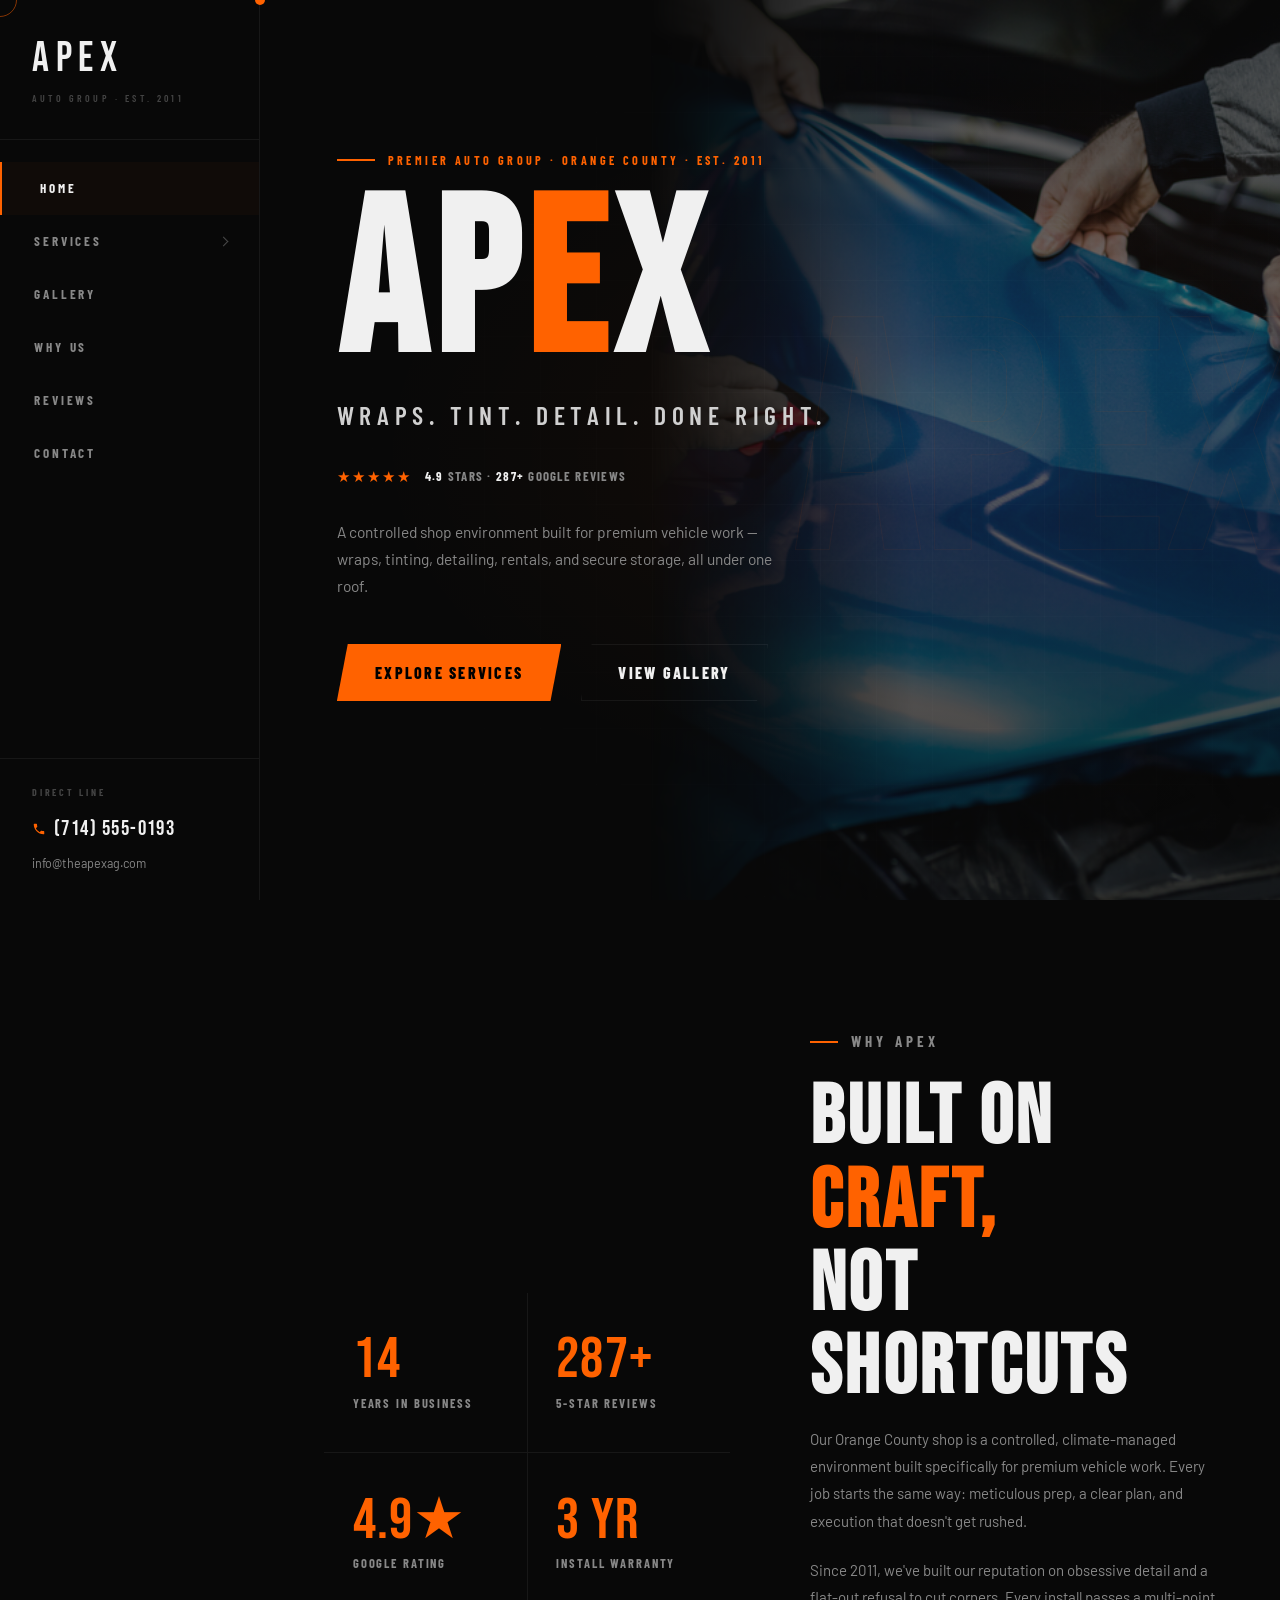
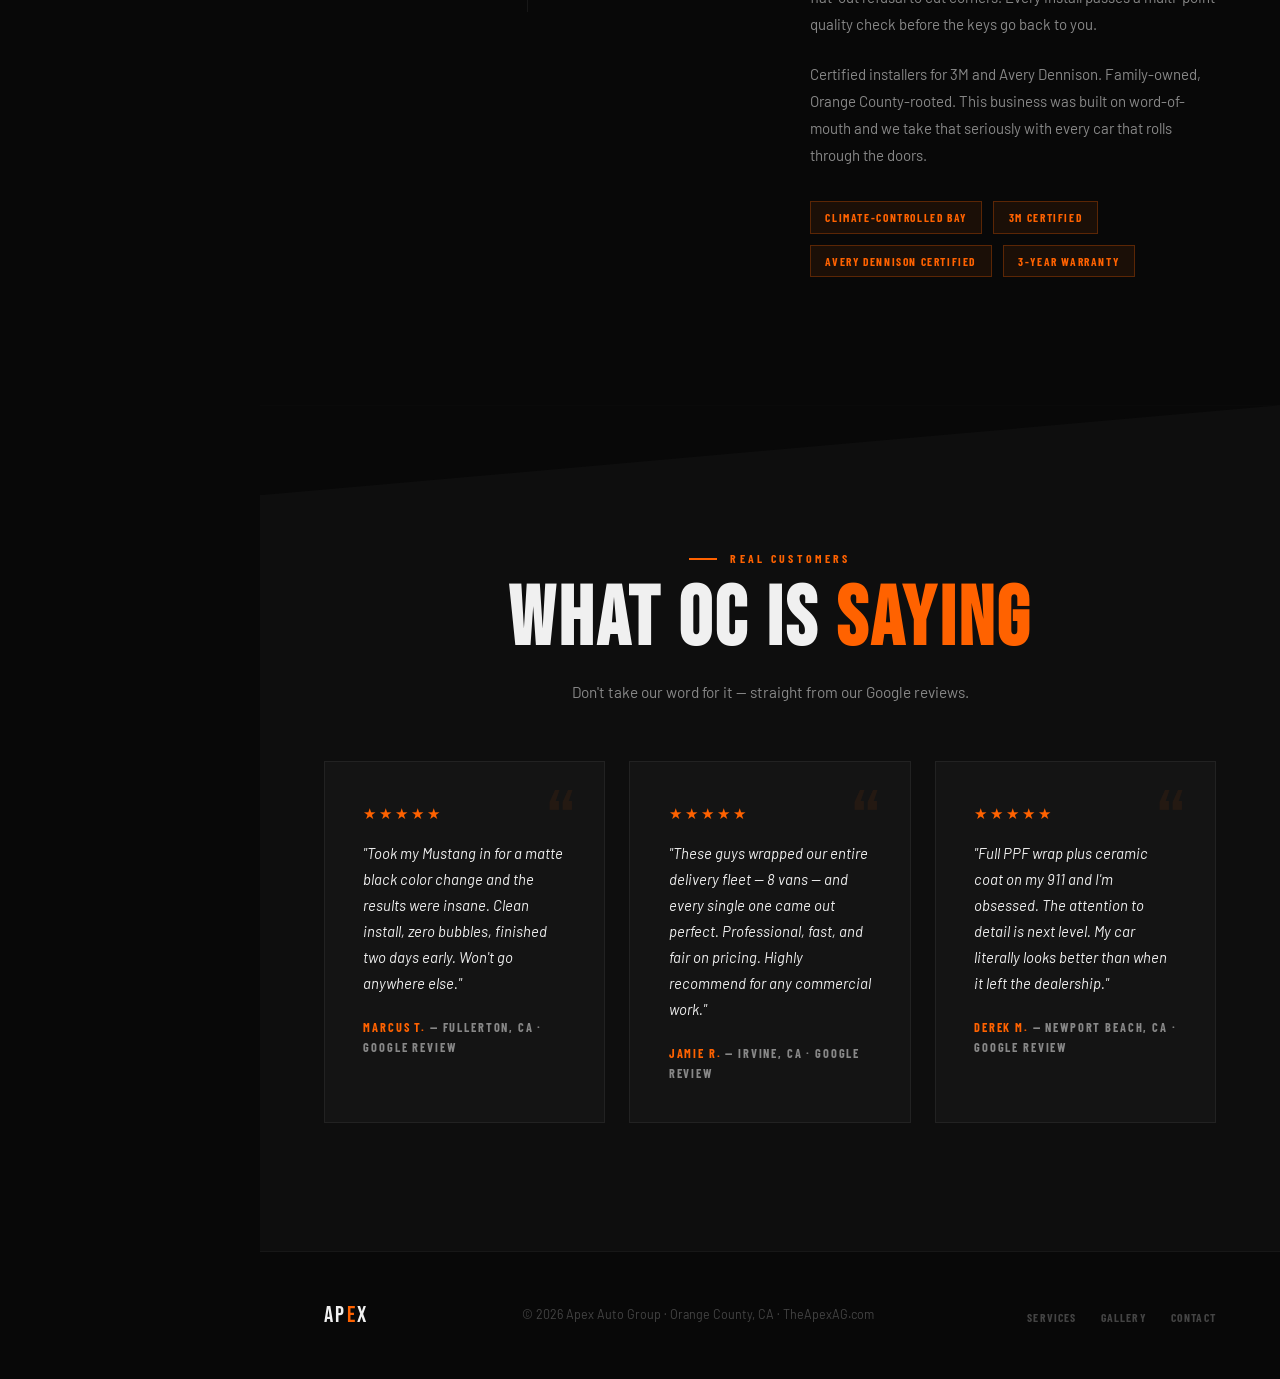
==== commit 5e23ed64: "Rename to Apex Auto Group (AG = Auto Group) - "Apex Auto Studio" → "Apex Auto Group" in all titles, " ====
--- a/index.html
+++ b/index.html
@@ -3,8 +3,8 @@
 <head>
 <meta charset="UTF-8"/>
 <meta name="viewport" content="width=device-width, initial-scale=1.0"/>
-<title>Apex — Premier Auto Studio | Orange County, CA</title>
-<meta name="description" content="Orange County's premier auto styling studio. Vehicle wraps, tinting, detailing, rentals, and storage. Certified 3M & Avery Dennison installers."/>
+<title>Apex — Premier Auto Group | Orange County, CA</title>
+<meta name="description" content="Orange County's premier auto group. Vehicle wraps, tinting, detailing, rentals, and storage. Certified 3M & Avery Dennison installers."/>
 <link rel="preconnect" href="https://fonts.googleapis.com"/>
 <link rel="preconnect" href="https://fonts.gstatic.com" crossorigin/>
 <link href="https://fonts.googleapis.com/css2?family=Bebas+Neue&family=Barlow:wght@300;400;500;600;700&family=Barlow+Condensed:wght@400;600;700;800&display=swap" rel="stylesheet"/>
@@ -23,7 +23,7 @@
 <aside class="side-nav">
   <div class="side-head">
     <a href="index.html" class="side-logo">APEX</a>
-    <p class="side-tag">Auto Studio · Est. 2011</p>
+    <p class="side-tag">Auto Group · Est. 2011</p>
   </div>
   <ul class="side-links">
     <li class="side-item"><a href="index.html" class="side-link active">Home</a></li>
@@ -44,7 +44,7 @@
     <li class="side-item"><a href="contact.html" class="side-link">Contact</a></li>
   </ul>
   <div class="side-foot">
-    <p class="side-foot-lbl">Studio Line</p>
+    <p class="side-foot-lbl">Direct Line</p>
     <a href="tel:7145550193" class="side-phone">
       <svg viewBox="0 0 24 24"><path d="M6.62 10.79c1.44 2.83 3.76 5.14 6.59 6.59l2.2-2.2c.27-.27.67-.36 1.02-.24 1.12.37 2.33.57 3.57.57.55 0 1 .45 1 1V20c0 .55-.45 1-1 1-9.39 0-17-7.61-17-17 0-.55.45-1 1-1h3.5c.55 0 1 .45 1 1 0 1.25.2 2.45.57 3.57.11.35.03.74-.25 1.02l-2.2 2.2z"/></svg>
       (714) 555-0193
@@ -62,14 +62,14 @@
     <div class="hero-bg-word">APEX</div>
   </div>
   <div class="hero-content">
-    <p class="hero-eyebrow">Premier Auto Studio · Orange County · Est. 2011</p>
+    <p class="hero-eyebrow">Premier Auto Group · Orange County · Est. 2011</p>
     <h1 class="hero-h1">AP<em>E</em>X</h1>
     <p class="hero-tag">Wraps. Tint. Detail. Done Right.</p>
     <div class="hero-rating">
       <span class="stars">&#9733;&#9733;&#9733;&#9733;&#9733;</span>
       <p><strong>4.9</strong> Stars &middot; <strong>287+</strong> Google Reviews</p>
     </div>
-    <p class="hero-sub">A controlled studio environment built for premium vehicle work — wraps, tinting, detailing, rentals, and secure storage, all under one roof.</p>
+    <p class="hero-sub">A controlled shop environment built for premium vehicle work — wraps, tinting, detailing, rentals, and secure storage, all under one roof.</p>
     <div class="hero-cta">
       <a href="services.html" class="btn-primary">Explore Services</a>
       <a href="gallery.html" class="btn-ghost">View Gallery</a>
@@ -102,7 +102,7 @@
       <div class="why-copy rev-r">
         <p class="sec-label">Why Apex</p>
         <h2 class="sec-h2">BUILT ON <em>CRAFT,</em><br>NOT SHORTCUTS</h2>
-        <p>Our Orange County studio is a controlled, climate-managed environment built specifically for premium vehicle work. Every job starts the same way: meticulous prep, a clear plan, and execution that doesn't get rushed.</p>
+        <p>Our Orange County shop is a controlled, climate-managed environment built specifically for premium vehicle work. Every job starts the same way: meticulous prep, a clear plan, and execution that doesn't get rushed.</p>
         <p>Since 2011, we've built our reputation on obsessive detail and a flat-out refusal to cut corners. Every install passes a multi-point quality check before the keys go back to you.</p>
         <p>Certified installers for 3M and Avery Dennison. Family-owned, Orange County-rooted. This business was built on word-of-mouth and we take that seriously with every car that rolls through the doors.</p>
         <div class="badge-row">
@@ -147,7 +147,7 @@
 <!-- footer -->
 <footer>
   <div class="foot-logo">AP<em>E</em>X</div>
-  <p class="foot-copy">&copy; 2026 Apex Auto Studio &middot; Orange County, CA &middot; TheApexAG.com</p>
+  <p class="foot-copy">&copy; 2026 Apex Auto Group &middot; Orange County, CA &middot; TheApexAG.com</p>
   <ul class="foot-links">
     <li><a href="services.html">Services</a></li>
     <li><a href="gallery.html">Gallery</a></li>
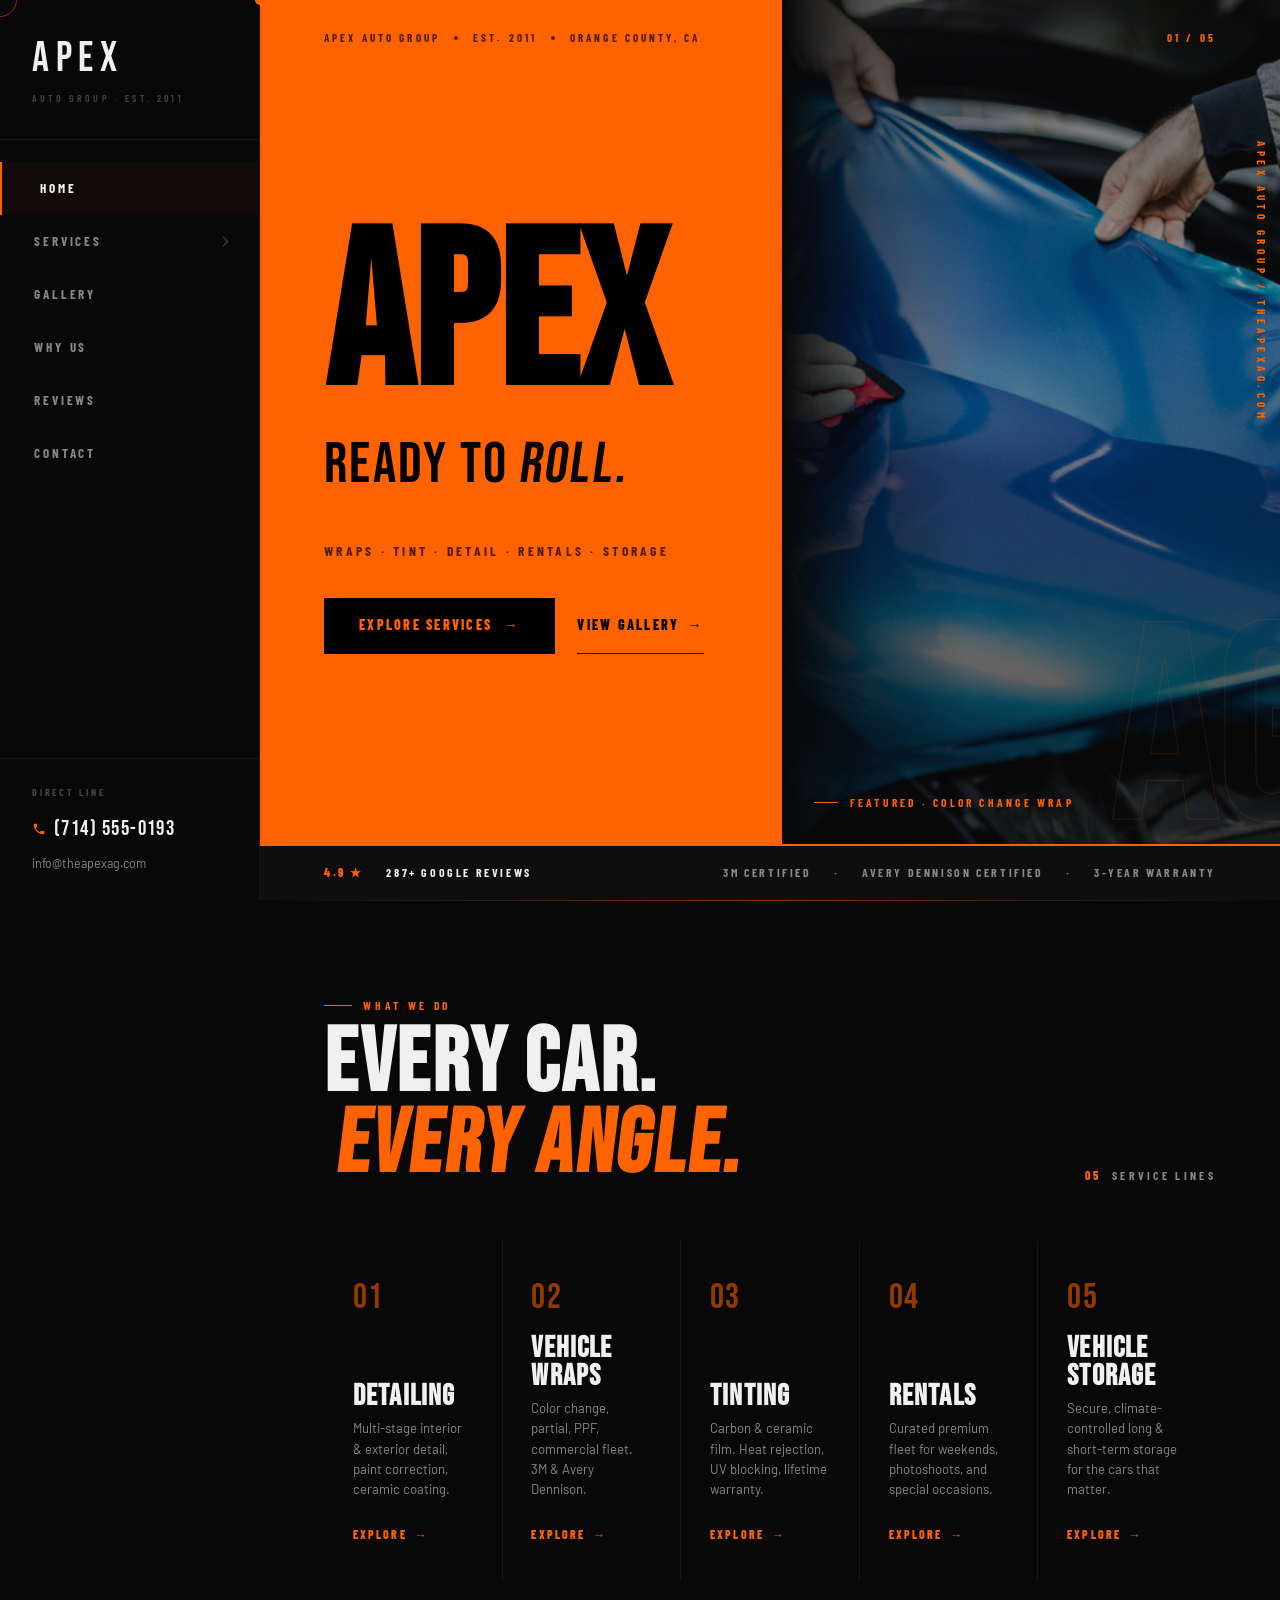
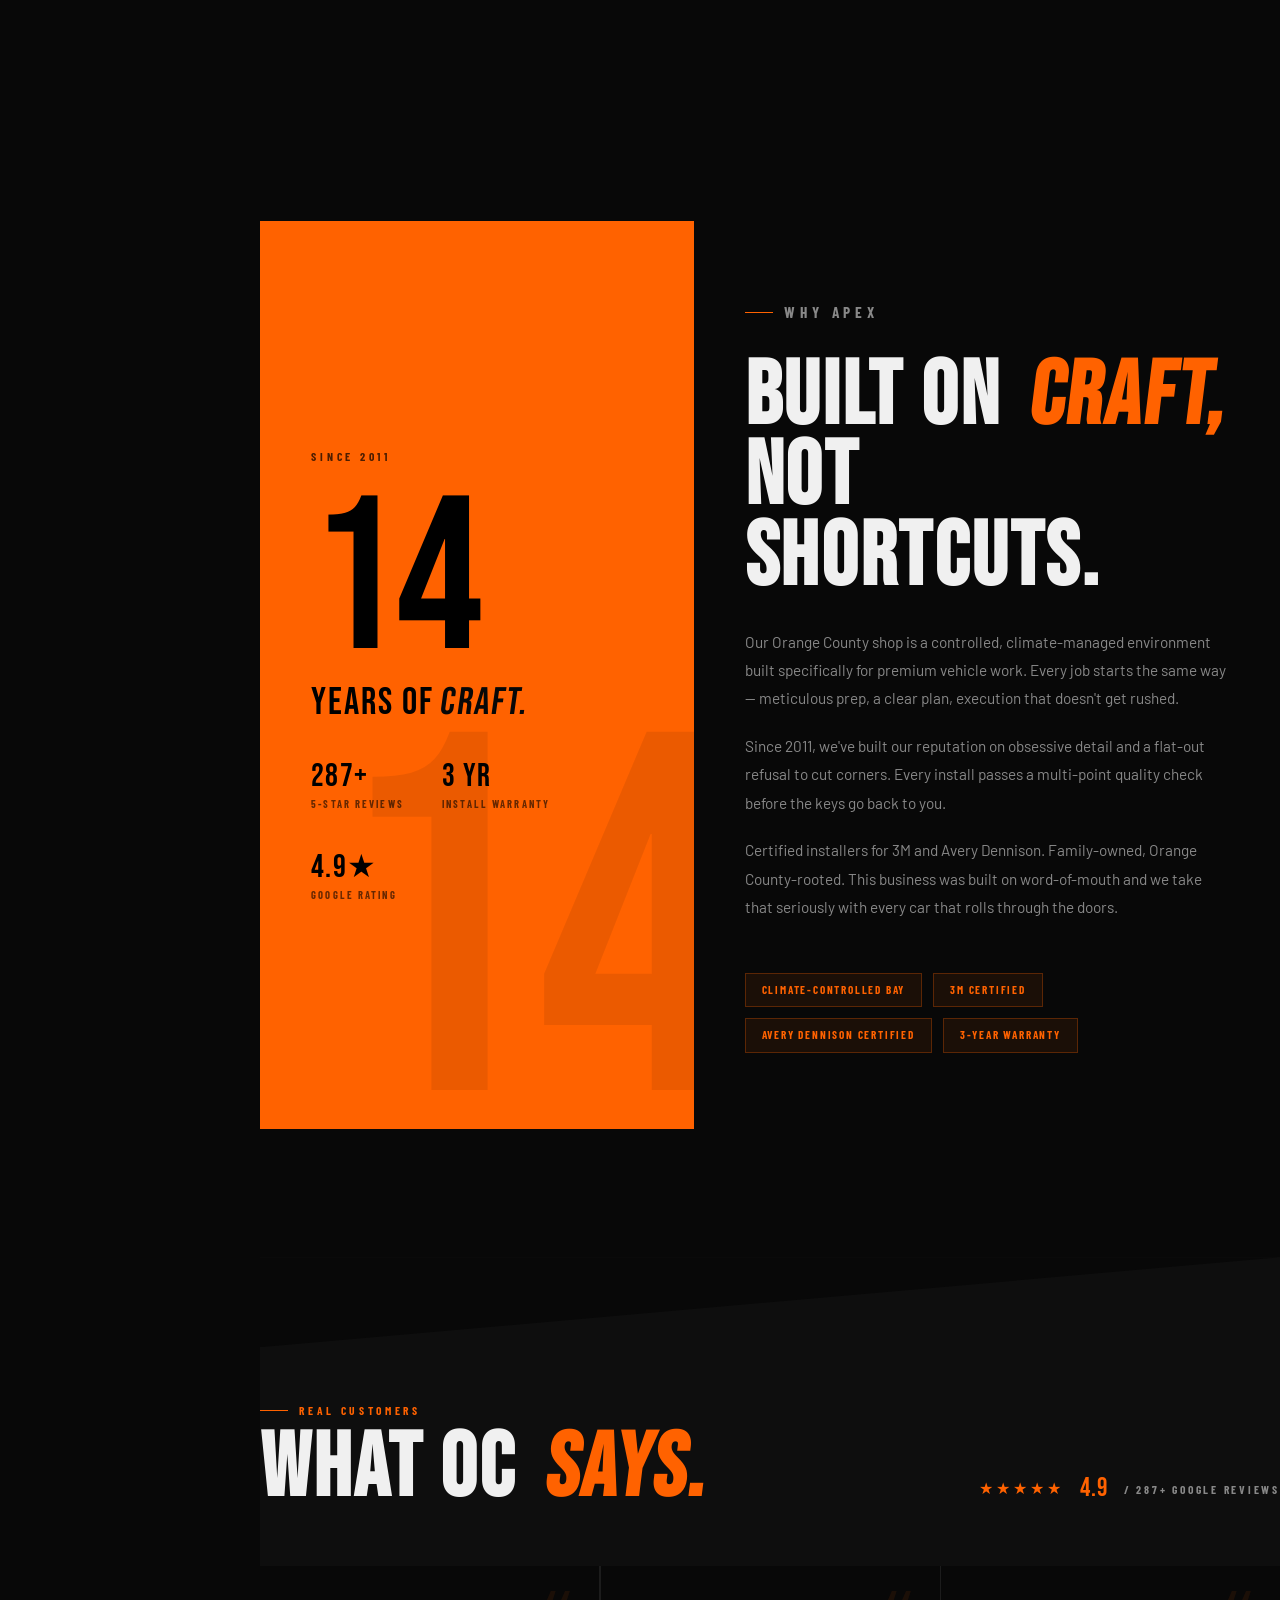
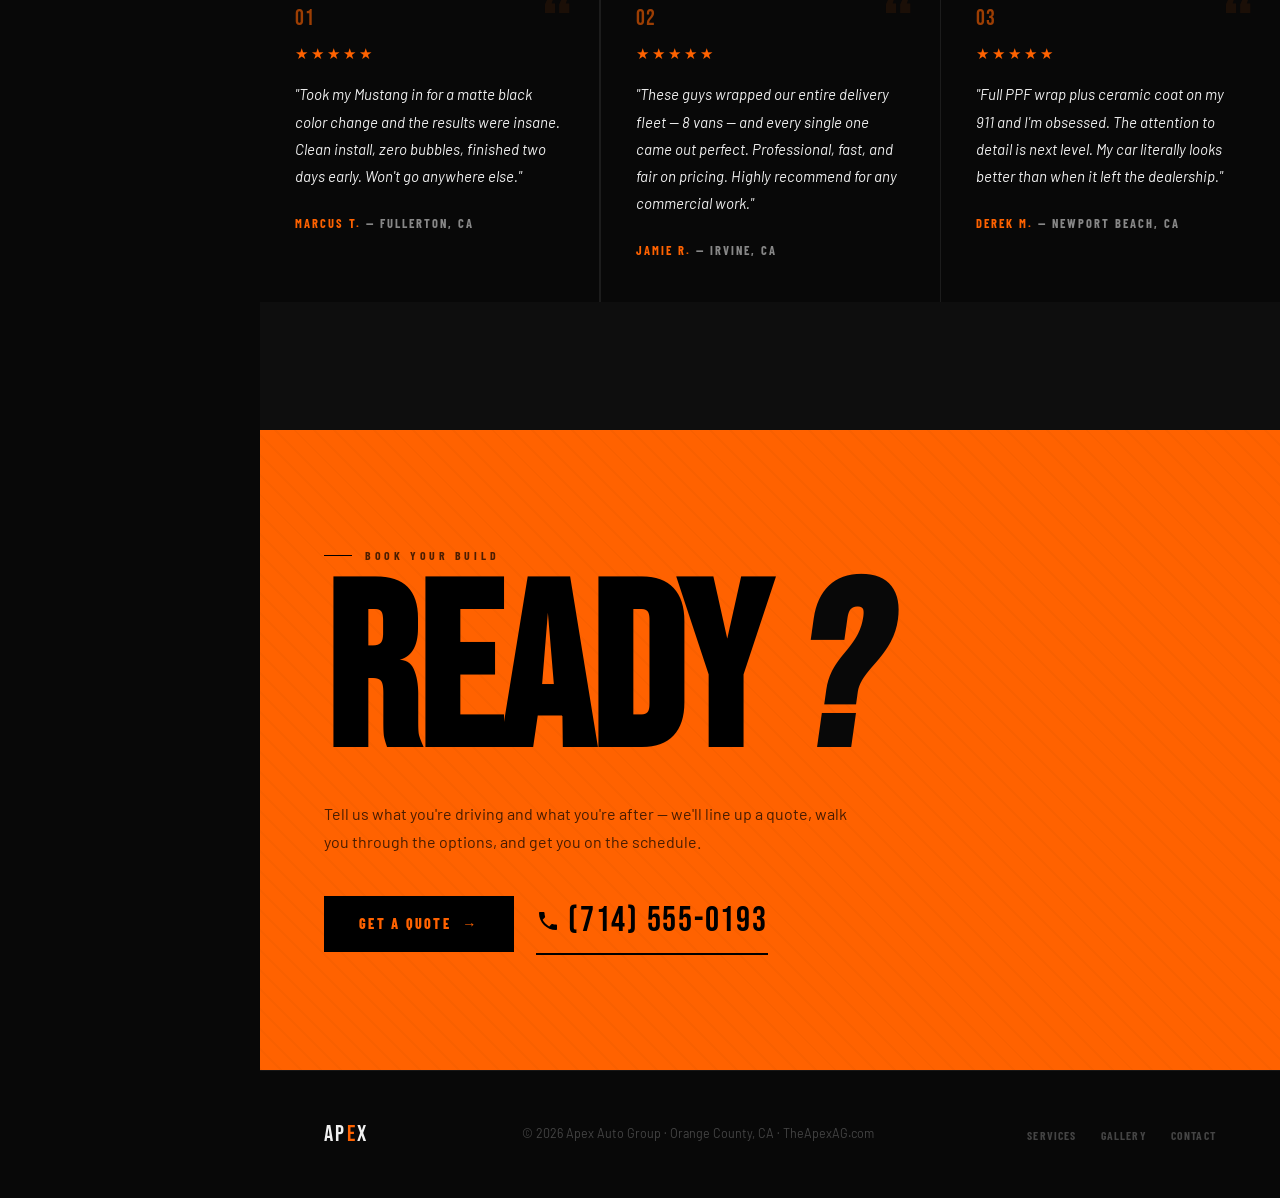
==== commit d7f4860b: "Rebuild home page with KTM-style stacked panels Five full-bleed panels replacing the single hero + s" ====
--- a/index.html
+++ b/index.html
@@ -3,8 +3,8 @@
 <head>
 <meta charset="UTF-8"/>
 <meta name="viewport" content="width=device-width, initial-scale=1.0"/>
-<title>Apex — Premier Auto Group | Orange County, CA</title>
-<meta name="description" content="Orange County's premier auto group. Vehicle wraps, tinting, detailing, rentals, and storage. Certified 3M & Avery Dennison installers."/>
+<title>Apex Auto Group — Wraps · Tint · Detail · Rentals · Storage | Orange County, CA</title>
+<meta name="description" content="Apex Auto Group — Orange County's premier auto group. Vehicle wraps, tinting, detailing, rentals, and storage. Certified 3M & Avery Dennison installers."/>
 <link rel="preconnect" href="https://fonts.googleapis.com"/>
 <link rel="preconnect" href="https://fonts.gstatic.com" crossorigin/>
 <link href="https://fonts.googleapis.com/css2?family=Bebas+Neue&family=Barlow:wght@300;400;500;600;700&family=Barlow+Condensed:wght@400;600;700;800&display=swap" rel="stylesheet"/>
@@ -19,7 +19,6 @@
   <span></span><span></span><span></span>
 </button>
 
-<!-- sidebar -->
 <aside class="side-nav">
   <div class="side-head">
     <a href="index.html" class="side-logo">APEX</a>
@@ -53,94 +52,201 @@
   </div>
 </aside>
 
-<!-- HERO -->
-<section id="hero">
-  <div class="hero-bg">
-    <div class="hero-photo"></div>
-    <div class="hero-grid"></div>
-    <div id="slines"></div>
-    <div class="hero-bg-word">APEX</div>
-  </div>
-  <div class="hero-content">
-    <p class="hero-eyebrow">Premier Auto Group · Orange County · Est. 2011</p>
-    <h1 class="hero-h1">AP<em>E</em>X</h1>
-    <p class="hero-tag">Wraps. Tint. Detail. Done Right.</p>
-    <div class="hero-rating">
+<!-- ═══════════════════════════════════════════
+     PANEL 01 / HERO
+═══════════════════════════════════════════ -->
+<section class="kpanel khero">
+  <div class="khero-topbar">
+    <div class="khero-topbar-left">
+      <span>Apex Auto Group</span>
+      <span class="km-dot"></span>
+      <span>Est. 2011</span>
+      <span class="km-dot"></span>
+      <span>Orange County, CA</span>
+    </div>
+    <div class="khero-topbar-right">
+      <span>01 / 05</span>
+    </div>
+  </div>
+
+  <div class="khero-left">
+    <h1 class="khero-mega">APEX</h1>
+    <p class="khero-slant">READY TO <em>ROLL.</em></p>
+    <p class="khero-sub">Wraps &middot; Tint &middot; Detail &middot; Rentals &middot; Storage</p>
+    <div class="khero-actions">
+      <a href="services.html" class="kbtn-dark">Explore Services <span>&rarr;</span></a>
+      <a href="gallery.html" class="kbtn-link">View Gallery <span>&rarr;</span></a>
+    </div>
+  </div>
+
+  <div class="khero-right">
+    <div class="khero-photo"></div>
+    <div class="khero-bigword">AG</div>
+    <div class="khero-vert">Apex Auto Group / TheApexAG.com</div>
+    <div class="khero-photo-tag">Featured · Color Change Wrap</div>
+  </div>
+
+  <div class="khero-rail">
+    <div class="khero-rail-left">
+      <span><strong>4.9 &#9733;</strong></span>
+      <span>287+ Google Reviews</span>
+    </div>
+    <div class="khero-rail-right">
+      <span>3M Certified</span>
+      <span>&middot;</span>
+      <span>Avery Dennison Certified</span>
+      <span>&middot;</span>
+      <span>3-Year Warranty</span>
+    </div>
+  </div>
+</section>
+
+<!-- ═══════════════════════════════════════════
+     PANEL 02 / SERVICES SHOWCASE
+═══════════════════════════════════════════ -->
+<section class="kpanel kservices">
+  <div class="kservices-head rev">
+    <div>
+      <p class="k-eyebrow">What We Do</p>
+      <h2 class="k-h2" style="margin-top:.6rem">EVERY CAR. <em>EVERY ANGLE.</em></h2>
+    </div>
+    <p class="kservices-count"><strong>05</strong> &nbsp;Service Lines</p>
+  </div>
+
+  <div class="kgrid rev">
+    <a href="services/detailing.html" class="kcard d1">
+      <span class="kcard-num">01</span>
+      <div class="kcard-body">
+        <h3 class="kcard-name">Detailing</h3>
+        <p class="kcard-desc">Multi-stage interior &amp; exterior detail, paint correction, ceramic coating.</p>
+        <span class="kcard-arrow">Explore <span>&rarr;</span></span>
+      </div>
+    </a>
+    <a href="services/wraps.html" class="kcard d2">
+      <span class="kcard-num">02</span>
+      <div class="kcard-body">
+        <h3 class="kcard-name">Vehicle<br>Wraps</h3>
+        <p class="kcard-desc">Color change, partial, PPF, commercial fleet. 3M &amp; Avery Dennison.</p>
+        <span class="kcard-arrow">Explore <span>&rarr;</span></span>
+      </div>
+    </a>
+    <a href="services/tinting.html" class="kcard d3">
+      <span class="kcard-num">03</span>
+      <div class="kcard-body">
+        <h3 class="kcard-name">Tinting</h3>
+        <p class="kcard-desc">Carbon &amp; ceramic film. Heat rejection, UV blocking, lifetime warranty.</p>
+        <span class="kcard-arrow">Explore <span>&rarr;</span></span>
+      </div>
+    </a>
+    <a href="services/rentals.html" class="kcard d4">
+      <span class="kcard-num">04</span>
+      <div class="kcard-body">
+        <h3 class="kcard-name">Rentals</h3>
+        <p class="kcard-desc">Curated premium fleet for weekends, photoshoots, and special occasions.</p>
+        <span class="kcard-arrow">Explore <span>&rarr;</span></span>
+      </div>
+    </a>
+    <a href="services/storage.html" class="kcard d5">
+      <span class="kcard-num">05</span>
+      <div class="kcard-body">
+        <h3 class="kcard-name">Vehicle<br>Storage</h3>
+        <p class="kcard-desc">Secure, climate-controlled long &amp; short-term storage for the cars that matter.</p>
+        <span class="kcard-arrow">Explore <span>&rarr;</span></span>
+      </div>
+    </a>
+  </div>
+</section>
+
+<!-- ═══════════════════════════════════════════
+     PANEL 03 / WHY US
+═══════════════════════════════════════════ -->
+<section class="kpanel kwhy" id="why">
+  <div class="kwhy-stat rev-l">
+    <p class="kwhy-stat-eyebrow">Since 2011</p>
+    <div class="kwhy-stat-num">14</div>
+    <div class="kwhy-stat-lbl">YEARS OF <em>CRAFT.</em></div>
+    <div class="kwhy-substats">
+      <div>
+        <p class="kwhy-substat-num">287+</p>
+        <p class="kwhy-substat-lbl">5-Star Reviews</p>
+      </div>
+      <div>
+        <p class="kwhy-substat-num">3 YR</p>
+        <p class="kwhy-substat-lbl">Install Warranty</p>
+      </div>
+      <div>
+        <p class="kwhy-substat-num">4.9&#9733;</p>
+        <p class="kwhy-substat-lbl">Google Rating</p>
+      </div>
+    </div>
+  </div>
+
+  <div class="kwhy-body rev-r">
+    <p class="k-eyebrow">Why Apex</p>
+    <h2 class="k-h2">BUILT ON <em>CRAFT,</em><br>NOT SHORTCUTS.</h2>
+    <p>Our Orange County shop is a controlled, climate-managed environment built specifically for premium vehicle work. Every job starts the same way — meticulous prep, a clear plan, execution that doesn't get rushed.</p>
+    <p>Since 2011, we've built our reputation on obsessive detail and a flat-out refusal to cut corners. Every install passes a multi-point quality check before the keys go back to you.</p>
+    <p>Certified installers for 3M and Avery Dennison. Family-owned, Orange County-rooted. This business was built on word-of-mouth and we take that seriously with every car that rolls through the doors.</p>
+    <div class="kwhy-badges">
+      <span class="kwhy-badge">Climate-Controlled Bay</span>
+      <span class="kwhy-badge">3M Certified</span>
+      <span class="kwhy-badge">Avery Dennison Certified</span>
+      <span class="kwhy-badge">3-Year Warranty</span>
+    </div>
+  </div>
+</section>
+
+<!-- ═══════════════════════════════════════════
+     PANEL 04 / REVIEWS
+═══════════════════════════════════════════ -->
+<section class="kpanel kreviews" id="reviews">
+  <div class="kreviews-head rev">
+    <div>
+      <p class="k-eyebrow">Real Customers</p>
+      <h2 class="k-h2" style="margin-top:.6rem">WHAT OC <em>SAYS.</em></h2>
+    </div>
+    <div class="kreviews-rating">
       <span class="stars">&#9733;&#9733;&#9733;&#9733;&#9733;</span>
-      <p><strong>4.9</strong> Stars &middot; <strong>287+</strong> Google Reviews</p>
-    </div>
-    <p class="hero-sub">A controlled shop environment built for premium vehicle work — wraps, tinting, detailing, rentals, and secure storage, all under one roof.</p>
-    <div class="hero-cta">
-      <a href="services.html" class="btn-primary">Explore Services</a>
-      <a href="gallery.html" class="btn-ghost">View Gallery</a>
-    </div>
-  </div>
-</section>
-
-<!-- WHY US -->
-<section id="why">
-  <div class="container">
-    <div class="why-inner">
-      <div class="trust-grid rev">
-        <div class="trust-card d1">
-          <div class="trust-num">14</div>
-          <div class="trust-lbl">Years in Business</div>
-        </div>
-        <div class="trust-card d2">
-          <div class="trust-num">287+</div>
-          <div class="trust-lbl">5-Star Reviews</div>
-        </div>
-        <div class="trust-card d3">
-          <div class="trust-num">4.9&#9733;</div>
-          <div class="trust-lbl">Google Rating</div>
-        </div>
-        <div class="trust-card d4">
-          <div class="trust-num">3 YR</div>
-          <div class="trust-lbl">Install Warranty</div>
-        </div>
-      </div>
-      <div class="why-copy rev-r">
-        <p class="sec-label">Why Apex</p>
-        <h2 class="sec-h2">BUILT ON <em>CRAFT,</em><br>NOT SHORTCUTS</h2>
-        <p>Our Orange County shop is a controlled, climate-managed environment built specifically for premium vehicle work. Every job starts the same way: meticulous prep, a clear plan, and execution that doesn't get rushed.</p>
-        <p>Since 2011, we've built our reputation on obsessive detail and a flat-out refusal to cut corners. Every install passes a multi-point quality check before the keys go back to you.</p>
-        <p>Certified installers for 3M and Avery Dennison. Family-owned, Orange County-rooted. This business was built on word-of-mouth and we take that seriously with every car that rolls through the doors.</p>
-        <div class="badge-row">
-          <span class="badge">Climate-Controlled Bay</span>
-          <span class="badge">3M Certified</span>
-          <span class="badge">Avery Dennison Certified</span>
-          <span class="badge">3-Year Warranty</span>
-        </div>
-      </div>
-    </div>
-  </div>
-</section>
-
-<!-- REVIEWS -->
-<section id="reviews">
-  <div class="container">
-    <div class="rev" style="text-align:center;max-width:560px;margin:0 auto 3.5rem">
-      <p class="sec-label" style="justify-content:center">Real Customers</p>
-      <h2 class="sec-h2">WHAT OC IS <em>SAYING</em></h2>
-      <p class="sec-sub" style="margin:0 auto">Don't take our word for it — straight from our Google reviews.</p>
-    </div>
-    <div class="rev-grid">
-      <div class="rev-card rev d1">
-        <div class="rev-stars">&#9733;&#9733;&#9733;&#9733;&#9733;</div>
-        <p class="rev-text">"Took my Mustang in for a matte black color change and the results were insane. Clean install, zero bubbles, finished two days early. Won't go anywhere else."</p>
-        <p class="rev-author"><strong>Marcus T.</strong> &mdash; Fullerton, CA &middot; Google Review</p>
-      </div>
-      <div class="rev-card rev d2">
-        <div class="rev-stars">&#9733;&#9733;&#9733;&#9733;&#9733;</div>
-        <p class="rev-text">"These guys wrapped our entire delivery fleet — 8 vans — and every single one came out perfect. Professional, fast, and fair on pricing. Highly recommend for any commercial work."</p>
-        <p class="rev-author"><strong>Jamie R.</strong> &mdash; Irvine, CA &middot; Google Review</p>
-      </div>
-      <div class="rev-card rev d3">
-        <div class="rev-stars">&#9733;&#9733;&#9733;&#9733;&#9733;</div>
-        <p class="rev-text">"Full PPF wrap plus ceramic coat on my 911 and I'm obsessed. The attention to detail is next level. My car literally looks better than when it left the dealership."</p>
-        <p class="rev-author"><strong>Derek M.</strong> &mdash; Newport Beach, CA &middot; Google Review</p>
-      </div>
-    </div>
+      <span>4.9</span>
+      <small>/ 287+ Google Reviews</small>
+    </div>
+  </div>
+
+  <div class="krev-grid rev">
+    <div class="krev-card d1">
+      <p class="krev-num">01</p>
+      <div class="krev-stars">&#9733;&#9733;&#9733;&#9733;&#9733;</div>
+      <p class="krev-text">"Took my Mustang in for a matte black color change and the results were insane. Clean install, zero bubbles, finished two days early. Won't go anywhere else."</p>
+      <p class="krev-author"><strong>Marcus T.</strong> &mdash; Fullerton, CA</p>
+    </div>
+    <div class="krev-card d2">
+      <p class="krev-num">02</p>
+      <div class="krev-stars">&#9733;&#9733;&#9733;&#9733;&#9733;</div>
+      <p class="krev-text">"These guys wrapped our entire delivery fleet — 8 vans — and every single one came out perfect. Professional, fast, and fair on pricing. Highly recommend for any commercial work."</p>
+      <p class="krev-author"><strong>Jamie R.</strong> &mdash; Irvine, CA</p>
+    </div>
+    <div class="krev-card d3">
+      <p class="krev-num">03</p>
+      <div class="krev-stars">&#9733;&#9733;&#9733;&#9733;&#9733;</div>
+      <p class="krev-text">"Full PPF wrap plus ceramic coat on my 911 and I'm obsessed. The attention to detail is next level. My car literally looks better than when it left the dealership."</p>
+      <p class="krev-author"><strong>Derek M.</strong> &mdash; Newport Beach, CA</p>
+    </div>
+  </div>
+</section>
+
+<!-- ═══════════════════════════════════════════
+     PANEL 05 / FINAL CTA
+═══════════════════════════════════════════ -->
+<section class="kpanel kcta">
+  <p class="kcta-eyebrow">Book Your Build</p>
+  <h2 class="kcta-mega">READY <em>?</em></h2>
+  <p class="kcta-sub">Tell us what you're driving and what you're after — we'll line up a quote, walk you through the options, and get you on the schedule.</p>
+  <div class="kcta-actions">
+    <a href="contact.html" class="kbtn-dark">Get a Quote <span>&rarr;</span></a>
+    <a href="tel:7145550193" class="kcta-phone">
+      <svg viewBox="0 0 24 24"><path d="M6.62 10.79c1.44 2.83 3.76 5.14 6.59 6.59l2.2-2.2c.27-.27.67-.36 1.02-.24 1.12.37 2.33.57 3.57.57.55 0 1 .45 1 1V20c0 .55-.45 1-1 1-9.39 0-17-7.61-17-17 0-.55.45-1 1-1h3.5c.55 0 1 .45 1 1 0 1.25.2 2.45.57 3.57.11.35.03.74-.25 1.02l-2.2 2.2z"/></svg>
+      (714) 555-0193
+    </a>
   </div>
 </section>
 
--- a/assets/styles.css
+++ b/assets/styles.css
@@ -253,3 +253,135 @@
 .foot-links{display:flex;gap:1.5rem;list-style:none}
 .foot-links a{font-family:'Barlow Condensed',sans-serif;font-size:.73rem;font-weight:700;letter-spacing:.1em;text-transform:uppercase;color:var(--dim);transition:color .25s}
 .foot-links a:hover{color:var(--orange)}
+
+/* ═══════════════════════════════════════════════════════
+   KTM-STYLE HOME PANELS (index.html only)
+   Full-bleed stacked sections with orange/dark blocking,
+   massive numerals, slanted action statements.
+═══════════════════════════════════════════════════════ */
+
+.kpanel{position:relative;overflow:hidden}
+.k-eyebrow{font-family:'Barlow Condensed',sans-serif;font-size:.72rem;font-weight:700;letter-spacing:.32em;text-transform:uppercase;color:var(--orange);display:flex;align-items:center;gap:.7rem}
+.k-eyebrow::before{content:'';width:28px;height:1px;background:var(--orange)}
+.k-eyebrow.dark{color:#000}
+.k-eyebrow.dark::before{background:#000}
+.k-h2{font-family:'Bebas Neue',sans-serif;font-size:clamp(3rem,7vw,6.5rem);letter-spacing:.03em;line-height:.9;color:var(--text)}
+.k-h2 em{font-style:normal;display:inline-block;transform:skewX(-7deg);color:var(--orange);margin-left:.15em}
+.k-h2.dark{color:#000}
+.k-h2.dark em{color:var(--bg)}
+.k-slant{display:inline-block;transform:skewX(-7deg)}
+
+/* ── PANEL 01 / HERO ───────────────────────── */
+.khero{min-height:100vh;display:grid;grid-template-columns:1.05fr 1fr;grid-template-rows:1fr auto;position:relative}
+.khero-topbar{position:absolute;top:1.8rem;left:clamp(2rem,5vw,4rem);right:clamp(2rem,5vw,4rem);z-index:6;display:flex;justify-content:space-between;align-items:center;pointer-events:none;flex-wrap:wrap;gap:.6rem}
+.khero-topbar-left,.khero-topbar-right{display:flex;align-items:center;gap:.9rem;font-family:'Barlow Condensed',sans-serif;font-size:.7rem;font-weight:700;letter-spacing:.28em;text-transform:uppercase}
+.khero-topbar-left{color:rgba(0,0,0,.7)}
+.khero-topbar-right{color:var(--orange)}
+.km-dot{width:4px;height:4px;background:currentColor;border-radius:50%}
+
+.khero-left{background:var(--orange);color:#000;padding:clamp(4rem,7vw,7rem) clamp(2rem,5vw,4rem) clamp(2rem,4vw,3rem);display:flex;flex-direction:column;justify-content:center;position:relative}
+.khero-mega{font-family:'Bebas Neue',sans-serif;font-size:clamp(7rem,17vw,18rem);line-height:.82;letter-spacing:.005em;color:#000;animation:fadeUp .8s ease both}
+.khero-slant{font-family:'Bebas Neue',sans-serif;font-size:clamp(2.2rem,4.5vw,3.6rem);letter-spacing:.04em;color:#000;margin-top:.6rem;animation:fadeUp .8s .1s ease both}
+.khero-slant em{font-style:normal;display:inline-block;transform:skewX(-8deg);color:var(--bg)}
+.khero-sub{font-family:'Barlow Condensed',sans-serif;font-size:.85rem;font-weight:700;letter-spacing:.24em;text-transform:uppercase;color:rgba(0,0,0,.7);margin-top:1.8rem;animation:fadeUp .8s .2s ease both}
+.khero-actions{display:flex;gap:1.4rem;align-items:center;margin-top:2.2rem;flex-wrap:wrap;animation:fadeUp .8s .3s ease both}
+.kbtn-dark{background:#000;color:var(--orange);padding:1.05rem 2.2rem;font-family:'Barlow Condensed',sans-serif;font-weight:800;letter-spacing:.16em;text-transform:uppercase;font-size:.88rem;display:inline-flex;align-items:center;gap:.7rem;transition:background .25s,transform .2s,gap .25s;border:none;cursor:pointer}
+.kbtn-dark:hover{background:#1a1a1a;transform:translateY(-2px);gap:1.1rem}
+.kbtn-link{font-family:'Barlow Condensed',sans-serif;font-weight:800;letter-spacing:.16em;text-transform:uppercase;font-size:.88rem;color:#000;padding:1.05rem 0;display:inline-flex;align-items:center;gap:.5rem;border-bottom:1px solid #000;transition:gap .25s}
+.kbtn-link:hover{gap:.9rem}
+
+.khero-right{background:var(--bg);position:relative;overflow:hidden;display:flex;align-items:center;justify-content:center}
+.khero-photo{position:absolute;inset:0;background:url('../images/photo1.jpg') center/cover no-repeat;opacity:.62;-webkit-mask-image:linear-gradient(to right,transparent 0%,rgba(0,0,0,.7) 18%,black 38%);mask-image:linear-gradient(to right,transparent 0%,rgba(0,0,0,.7) 18%,black 38%)}
+.khero-photo::after{content:'';position:absolute;inset:0;background:linear-gradient(to bottom,rgba(8,8,8,.3) 0%,transparent 40%,rgba(8,8,8,.6) 100%)}
+.khero-bigword{position:absolute;right:-2.5rem;bottom:-2rem;font-family:'Bebas Neue',sans-serif;font-size:clamp(12rem,22vw,24rem);line-height:1;color:transparent;-webkit-text-stroke:1px rgba(255,98,0,.14);letter-spacing:-.02em;pointer-events:none;user-select:none}
+.khero-vert{position:absolute;right:1.2rem;top:50%;transform:translateY(-50%) rotate(90deg);transform-origin:right center;font-family:'Barlow Condensed',sans-serif;font-size:.7rem;font-weight:700;letter-spacing:.4em;color:var(--orange);text-transform:uppercase;white-space:nowrap;padding:.5rem 0}
+.khero-photo-tag{position:absolute;bottom:2rem;left:2rem;font-family:'Barlow Condensed',sans-serif;font-size:.72rem;font-weight:700;letter-spacing:.28em;text-transform:uppercase;color:var(--orange);display:flex;align-items:center;gap:.7rem;z-index:3}
+.khero-photo-tag::before{content:'';width:24px;height:1px;background:var(--orange)}
+
+.khero-rail{grid-column:1 / -1;background:var(--bg2);border-top:2px solid var(--orange);padding:1.1rem clamp(2rem,5vw,4rem);display:flex;align-items:center;justify-content:space-between;gap:1.5rem;flex-wrap:wrap;position:relative;z-index:5}
+.khero-rail-left,.khero-rail-right{display:flex;align-items:center;gap:1.4rem;font-family:'Barlow Condensed',sans-serif;font-size:.74rem;font-weight:700;letter-spacing:.22em;text-transform:uppercase}
+.khero-rail-left{color:var(--text)}
+.khero-rail-left strong{color:var(--orange);font-weight:800}
+.khero-rail-right{color:var(--muted)}
+
+@media (max-width:880px){
+  .khero{grid-template-columns:1fr;grid-template-rows:auto auto auto auto}
+  .khero-right{min-height:48vh}
+  .khero-rail{flex-direction:column;gap:.6rem;align-items:flex-start}
+  .khero-topbar{position:relative;top:auto;left:auto;right:auto;background:var(--bg2);padding:.8rem clamp(2rem,5vw,4rem);justify-content:space-between}
+  .khero-topbar-left{color:var(--muted)}
+  .khero-mega{font-size:clamp(5rem,18vw,8rem)}
+}
+
+/* ── PANEL 02 / SERVICES SHOWCASE ──────────── */
+.kservices{background:var(--bg);padding:6rem clamp(2rem,5vw,4rem) 7rem;position:relative}
+.kservices::before{content:'';position:absolute;top:0;left:0;right:0;height:1px;background:linear-gradient(to right,transparent,var(--orange),transparent);opacity:.5}
+.kservices-head{display:flex;justify-content:space-between;align-items:flex-end;gap:2rem;margin-bottom:3.5rem;flex-wrap:wrap}
+.kservices-head .k-h2{max-width:720px}
+.kservices-count{font-family:'Barlow Condensed',sans-serif;font-size:.74rem;font-weight:700;letter-spacing:.28em;text-transform:uppercase;color:var(--muted)}
+.kservices-count strong{color:var(--orange);font-weight:800}
+
+.kgrid{display:grid;grid-template-columns:repeat(5,1fr);gap:1px;background:var(--border)}
+.kcard{background:var(--bg);padding:2.4rem 1.8rem 2.2rem;display:flex;flex-direction:column;justify-content:space-between;position:relative;overflow:hidden;transition:background .3s,transform .3s;min-height:340px}
+.kcard::before{content:'';position:absolute;top:0;left:0;right:0;height:3px;background:var(--orange);transform:scaleX(0);transform-origin:left;transition:transform .35s}
+.kcard:hover{background:var(--bg2)}
+.kcard:hover::before{transform:scaleX(1)}
+.kcard-num{font-family:'Bebas Neue',sans-serif;font-size:2.2rem;letter-spacing:.04em;color:var(--orange);line-height:1;opacity:.55;transition:opacity .3s}
+.kcard:hover .kcard-num{opacity:1}
+.kcard-body{margin-top:auto}
+.kcard-name{font-family:'Bebas Neue',sans-serif;font-size:1.85rem;letter-spacing:.04em;color:var(--text);line-height:.95;margin-bottom:.5rem}
+.kcard-desc{font-size:.82rem;color:var(--muted);line-height:1.55;margin-bottom:1.3rem}
+.kcard-arrow{font-family:'Barlow Condensed',sans-serif;font-size:.74rem;font-weight:800;letter-spacing:.18em;text-transform:uppercase;color:var(--orange);display:inline-flex;align-items:center;gap:.5rem;transition:gap .25s}
+.kcard:hover .kcard-arrow{gap:.9rem}
+
+@media(max-width:1100px){.kgrid{grid-template-columns:repeat(3,1fr)}}
+@media(max-width:680px){.kgrid{grid-template-columns:1fr 1fr}}
+
+/* ── PANEL 03 / WHY US ─────────────────────── */
+.kwhy{display:grid;grid-template-columns:.85fr 1.15fr;min-height:90vh;background:var(--bg2)}
+.kwhy-stat{background:var(--orange);color:#000;padding:clamp(3rem,6vw,6rem) clamp(2rem,4vw,4rem);display:flex;flex-direction:column;justify-content:center;position:relative;overflow:hidden}
+.kwhy-stat::after{content:'14';position:absolute;right:-3rem;bottom:-4rem;font-family:'Bebas Neue',sans-serif;font-size:32rem;line-height:1;color:rgba(0,0,0,.08);pointer-events:none;user-select:none}
+.kwhy-stat-eyebrow{font-family:'Barlow Condensed',sans-serif;font-size:.74rem;font-weight:700;letter-spacing:.32em;text-transform:uppercase;color:rgba(0,0,0,.7);margin-bottom:1.6rem;position:relative;z-index:2}
+.kwhy-stat-num{font-family:'Bebas Neue',sans-serif;font-size:clamp(8rem,17vw,18rem);line-height:.85;color:#000;letter-spacing:-.01em;position:relative;z-index:2}
+.kwhy-stat-lbl{font-family:'Bebas Neue',sans-serif;font-size:clamp(1.5rem,3vw,2.5rem);letter-spacing:.05em;color:#000;line-height:1;margin-top:.5rem;position:relative;z-index:2}
+.kwhy-stat-lbl em{font-style:normal;display:inline-block;transform:skewX(-8deg);color:var(--bg)}
+.kwhy-substats{display:flex;gap:2.4rem;margin-top:2.4rem;position:relative;z-index:2;flex-wrap:wrap}
+.kwhy-substat-num{font-family:'Bebas Neue',sans-serif;font-size:2rem;color:#000;letter-spacing:.04em;line-height:1}
+.kwhy-substat-lbl{font-family:'Barlow Condensed',sans-serif;font-size:.66rem;font-weight:700;letter-spacing:.2em;text-transform:uppercase;color:rgba(0,0,0,.6);margin-top:.2rem}
+
+.kwhy-body{padding:clamp(3rem,6vw,6rem) clamp(2rem,4vw,5rem);display:flex;flex-direction:column;justify-content:center;color:var(--text)}
+.kwhy-body .k-h2{margin:.7rem 0 1.8rem}
+.kwhy-body p{font-size:.96rem;color:var(--muted);line-height:1.85;margin-bottom:1.2rem;max-width:600px}
+.kwhy-badges{display:flex;gap:.7rem;flex-wrap:wrap;margin-top:2rem}
+.kwhy-badge{font-family:'Barlow Condensed',sans-serif;font-size:.7rem;font-weight:700;letter-spacing:.16em;text-transform:uppercase;padding:.45rem 1rem;border:1px solid var(--orange-border);color:var(--orange);background:var(--orange-dim)}
+
+@media(max-width:880px){.kwhy{grid-template-columns:1fr}.kwhy-stat::after{font-size:22rem;right:-2rem;bottom:-3rem}}
+
+/* ── PANEL 04 / REVIEWS ────────────────────── */
+.kreviews{background:var(--bg);padding:6rem clamp(2rem,5vw,4rem) 7rem;position:relative}
+.kreviews-head{display:flex;justify-content:space-between;align-items:flex-end;gap:2rem;margin-bottom:3.5rem;flex-wrap:wrap}
+.kreviews-rating{display:flex;align-items:center;gap:1rem;font-family:'Bebas Neue',sans-serif;font-size:1.6rem;letter-spacing:.04em;color:var(--orange)}
+.kreviews-rating .stars{color:var(--orange);letter-spacing:3px;font-size:1rem}
+.kreviews-rating small{font-family:'Barlow Condensed',sans-serif;font-size:.72rem;font-weight:700;letter-spacing:.24em;color:var(--muted);text-transform:uppercase}
+.krev-grid{display:grid;grid-template-columns:repeat(auto-fit,minmax(280px,1fr));gap:1.5px;background:var(--border)}
+.krev-card{background:var(--bg);padding:2.6rem 2.2rem;position:relative;transition:background .3s}
+.krev-card::before{content:'\201C';position:absolute;top:1rem;right:1.6rem;font-family:'Bebas Neue',sans-serif;font-size:6rem;color:rgba(255,98,0,.08);line-height:1;pointer-events:none}
+.krev-card:hover{background:var(--bg2)}
+.krev-num{font-family:'Bebas Neue',sans-serif;font-size:1.4rem;color:var(--orange);letter-spacing:.04em;line-height:1;margin-bottom:.7rem;opacity:.6}
+.krev-stars{color:var(--orange);letter-spacing:3px;font-size:.95rem;margin-bottom:1rem}
+.krev-text{font-size:.94rem;color:var(--text);line-height:1.8;margin-bottom:1.5rem;font-style:italic}
+.krev-author{font-family:'Barlow Condensed',sans-serif;font-size:.78rem;font-weight:700;letter-spacing:.16em;text-transform:uppercase;color:var(--muted)}
+.krev-author strong{color:var(--orange)}
+
+/* ── PANEL 05 / FINAL CTA ──────────────────── */
+.kcta{background:var(--orange);color:#000;padding:clamp(5rem,9vw,8rem) clamp(2rem,5vw,4rem);position:relative;overflow:hidden;display:flex;flex-direction:column;align-items:flex-start;min-height:60vh;justify-content:center}
+.kcta::before{content:'';position:absolute;inset:0;background:repeating-linear-gradient(45deg,rgba(0,0,0,.025) 0px,rgba(0,0,0,.025) 2px,transparent 2px,transparent 14px);pointer-events:none}
+.kcta-eyebrow{font-family:'Barlow Condensed',sans-serif;font-size:.74rem;font-weight:700;letter-spacing:.32em;text-transform:uppercase;color:rgba(0,0,0,.7);position:relative;display:flex;align-items:center;gap:.8rem}
+.kcta-eyebrow::before{content:'';width:28px;height:1px;background:#000}
+.kcta-mega{font-family:'Bebas Neue',sans-serif;font-size:clamp(7rem,18vw,18rem);line-height:.85;color:#000;letter-spacing:-.005em;margin-top:1rem;position:relative}
+.kcta-mega em{font-style:normal;display:inline-block;transform:skewX(-8deg);color:var(--bg)}
+.kcta-sub{font-size:1rem;color:rgba(0,0,0,.72);line-height:1.7;max-width:540px;margin:1.5rem 0 2.4rem;position:relative}
+.kcta-actions{display:flex;gap:1.4rem;align-items:center;flex-wrap:wrap;position:relative}
+.kcta-phone{font-family:'Bebas Neue',sans-serif;font-size:clamp(1.6rem,3vw,2.2rem);letter-spacing:.05em;color:#000;display:flex;align-items:center;gap:.5rem;transition:opacity .25s;border-bottom:2px solid #000;padding-bottom:.2rem}
+.kcta-phone:hover{opacity:.7}
+.kcta-phone svg{width:24px;height:24px;fill:#000}
